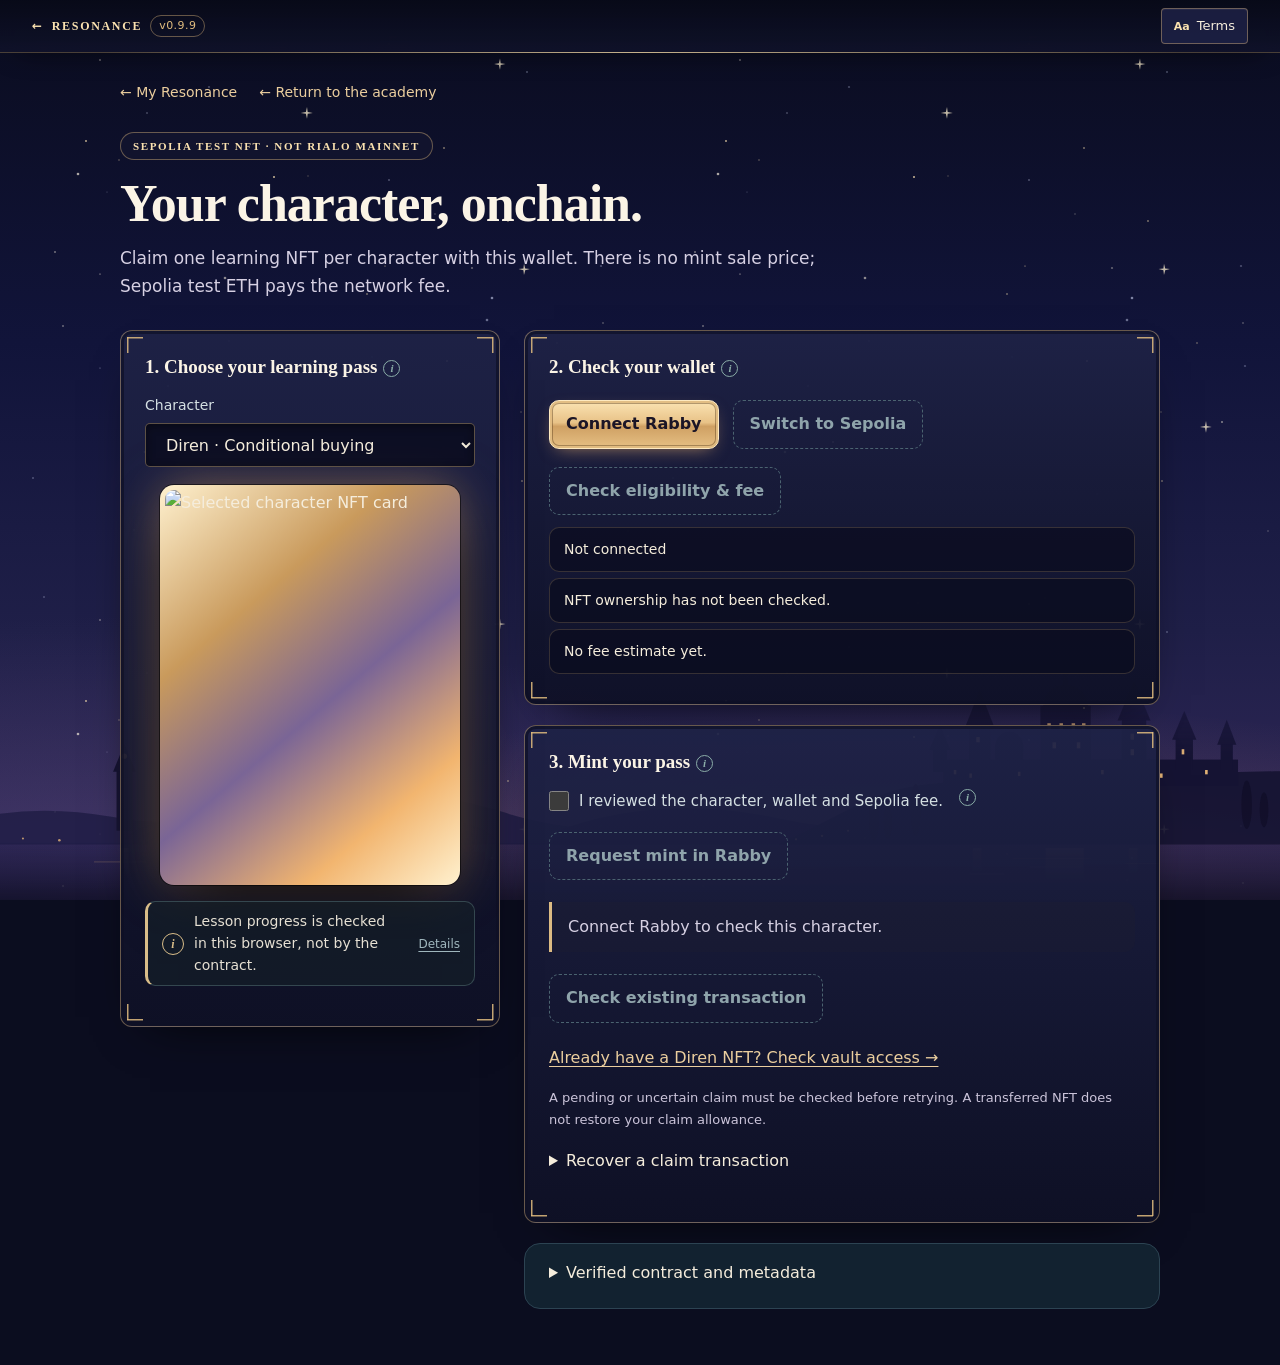
==== output/selection/mint/index.html @ e0c0aca1 "Rename Eric to Denis and add the cinematic entrance (0.9.9) Eric is now Denis everywhere a visitor s" ====
<!doctype html><html lang="en"><head><meta charset="utf-8"><meta name="viewport" content="width=device-width,initial-scale=1"><title>Resonance · Claim learning NFT</title><style>
:root{color-scheme:dark;--bg:#0c1620;--panel:#122230;--panel-2:#162a3a;--line:#2c4352;--line-strong:#4c6575;--ink:#eee8db;--muted:#a9bec7;--mint:#b8decb;--mint-ink:#0f271f;--gold:#dcbb83}
*{box-sizing:border-box}
body{margin:0;background:radial-gradient(ellipse 70% 45% at 85% 0,#1d3a4566,transparent 70%),var(--bg);color:var(--ink);font:16px/1.65 system-ui,-apple-system,"Segoe UI",sans-serif}
main{max-width:1120px;padding:28px clamp(16px,4vw,40px) 56px;margin:auto}
a{color:#aee0cc;text-underline-offset:3px}
.crumbs{display:flex;flex-wrap:wrap;gap:6px 22px;font-size:14px;margin-bottom:28px}
.crumbs a{text-decoration:none;color:#b5dccd}.crumbs a:hover{text-decoration:underline}
.mint-hero{max-width:720px;margin-bottom:30px}
.badge{display:inline-block;color:#c9e5d1;letter-spacing:1.6px;font-size:11px;font-weight:600;border:1px solid #3d5e5a;border-radius:20px;padding:4px 12px}
h1{font:clamp(34px,5vw,52px)/1.08 Georgia,serif;letter-spacing:-1px;margin:16px 0 12px}
.mint-hero p{color:#c8d5da;font-size:17px;margin:0}
h2{font:600 19px/1.3 system-ui,sans-serif;margin:0 0 14px}
.mint-layout{display:grid;grid-template-columns:minmax(260px,380px) minmax(0,1fr);gap:24px;align-items:start}
.mint-steps{display:grid;gap:20px;min-width:0}
.step{background:linear-gradient(160deg,var(--panel-2),var(--panel));border:1px solid var(--line);border-radius:16px;padding:24px;margin:0;min-width:0;box-shadow:0 14px 40px #0004}
.pass-card{position:sticky;top:20px}
.pass-card #preview{display:block;width:100%;max-width:300px;aspect-ratio:3/4;object-fit:cover;border-radius:10px;margin:18px auto 14px;border:1px solid #33505c;box-shadow:0 18px 50px #0008;background:#0f1d28}
#learning{font-weight:600;color:#e7dcc6;margin:0 0 8px}
button,select,input{font:inherit;min-height:44px;border:1px solid #8caaa5;border-radius:10px;padding:10px 16px}
button{background:var(--mint);color:var(--mint-ink);font-weight:600;cursor:pointer;margin:6px 8px 6px 0;transition:filter .15s,transform .15s}
button:not(:disabled):hover{filter:brightness(1.08)}button:not(:disabled):active{transform:translateY(1px)}
button:disabled{background:transparent;color:#8fa4ab;border:1px dashed #4b6370;opacity:1;cursor:not-allowed}
select,input[type=text]{background:#0f1f2b;color:#f4ecdc;max-width:100%;border-color:#4c6575}
select{width:100%}input[type=text]{width:100%}
label{display:block;margin:14px 0 6px;font-size:14px;color:#d5e0e3}
label:has(#consent){display:flex;gap:10px;align-items:flex-start;margin:4px 0 12px;font-size:15px;cursor:pointer}
input[type=checkbox]{min-height:0;width:20px;height:20px;margin:2px 0 0;accent-color:var(--mint);flex:none}
p{overflow-wrap:anywhere}
.muted{font-size:13px;color:var(--muted)}
#account,#holdings,#fee{margin:6px 0;padding:10px 14px;border-radius:10px;background:#0f1d28;border:1px solid #233847;font-size:14px;color:#d3dfe3}
#status{white-space:pre-line;border-left:3px solid var(--gold);background:#2a26201f;padding:12px 16px;border-radius:0 10px 10px 0}
#vault-next{margin:16px 0;padding:18px 20px;border:1px solid #4f8a76;border-radius:14px;background:linear-gradient(140deg,#1c3a31,#142a2a)}
#vault-next h2{font:22px/1.25 Georgia,serif}
details{margin:18px 0}summary{cursor:pointer;min-height:32px}
details.step-extra{margin:0;background:var(--panel);border:1px solid var(--line);border-radius:16px;padding:16px 24px}
.row{display:flex;flex-wrap:wrap;gap:6px}
[hidden]{display:none!important}
.next-link{display:inline-block;background:var(--mint);color:var(--mint-ink);padding:12px 18px;border-radius:10px;text-decoration:none;font-weight:600}
#contract{font:13px/1.5 ui-monospace,SFMono-Regular,Menlo,monospace;color:#c9d7dc}
@media(max-width:860px){.mint-layout{grid-template-columns:1fr}.pass-card{position:static}.pass-card #preview{max-width:240px}}
@media(max-width:420px){.step{padding:18px}button{width:100%;margin:6px 0}.row{display:block}}
</style><link rel="stylesheet" id="anime-theme" href="../anime-theme.css"><script src="../site-bar.js"></script><script src="../anime-theme.js" defer></script><script src="../glossary.js"></script><script src="../tour.js"></script><script src="../i18n/tr.js"></script><script src="../i18n/i18n.js"></script><script src="../demo-unit.js"></script></head><body class="mint-page"><main><nav class="crumbs" aria-label="Breadcrumb"><a href="../my/index.html">← My Resonance</a><a href="../resonance-playable-v1.html">← Return to the academy</a></nav><header class="mint-hero"><div class="badge">SEPOLIA TEST NFT · NOT RIALO MAINNET</div><h1>Your character, onchain.</h1><p>Claim one learning NFT per character with this wallet. There is no mint sale price; Sepolia test ETH pays the network fee.</p></header><div class="mint-layout"><section class="step pass-card"><h2>1. Choose your learning pass</h2><label for="character">Character</label><select id="character"><option value="0">Diren · Conditional buying</option><option value="1">Ece · Reserve Studio</option><option value="2">Denis · Web3 Budget Studio</option><option value="3">Ade · Plan Lab</option></select><img id="preview" alt="Selected character NFT card"><p id="learning"></p><details class="fine-print"><summary>Lesson progress is checked in this browser, not by the contract.</summary><p>This app checks local lesson progress. The test contract itself does not verify education; direct claims are permissionless. A Diren NFT opens the conditional-buy simulation. An Ece NFT opens the Reserve Studio budget-protection rehearsal.</p></details></section><div class="mint-steps"><section class="step"><h2>2. Check your wallet</h2><div class="row"><button id="connect">Connect Rabby</button><button id="switch" disabled>Switch to Sepolia</button><button id="refresh" disabled>Check eligibility & fee</button></div><p id="account">Not connected</p><p id="holdings">NFT ownership has not been checked.</p><p id="fee">No fee estimate yet.</p></section><section class="step"><h2>3. Mint your pass</h2><label><input id="consent" type="checkbox"> I reviewed the character, wallet and Sepolia fee.</label><button id="claim" disabled>Request mint in Rabby</button><p id="status" role="status" aria-live="polite">Connect Rabby to check this character.</p><button id="receipt" disabled>Check existing transaction</button><a id="explorer" hidden target="_blank" rel="noopener noreferrer">View transaction</a><section id="vault-next" hidden aria-label="Next step"><h2>Your next step: try your rule.</h2><p>Your wallet holds a Diren pass. Continue to the vault and connect the same wallet; ownership is checked again there.</p><a class="next-link" href="../vault/index.html">Continue to Diren’s vault →</a><p class="muted">Start with Guided practice → A successful purchase. Purchases use fictional credits, not real funds.</p></section><p><a href="../vault/index.html">Already have a Diren NFT? Check vault access →</a></p><p class="muted">A pending or uncertain claim must be checked before retrying. A transferred NFT does not restore your claim allowance.</p><details><summary>Recover a claim transaction</summary><label for="hash">Sepolia transaction hash</label><input id="hash" type="text" placeholder="0x…"><button id="recover" disabled>Check this hash</button></details></section><details class="step-extra"><summary>Verified contract and metadata</summary><p id="contract"></p><a id="metadata" target="_blank" rel="noopener noreferrer">Read this character’s IPFS metadata</a><p class="muted">Deployment bytecode and constructor data were independently checked. This does not mean explorer source verification or a security audit. Wallet/indexer image support and ongoing IPFS retention still need checking.</p></details></div></div></main><script src="../deploy/ethers.umd.min.js"></script><script src="../nft-artwork.js"></script><script src="mint-config.js"></script><script src="mint.js"></script></body></html>
---- output/selection/anime-theme.css ----
/* Resonance anime theme: dusk academy + visual-novel game UI.
   Presentation only: no text, no layout order, no clickable geometry changes.
   Decorative text comes from ::before/::after with empty alt text (content: "x" / ""). */
@font-face{font-family:'Resonance Display';font-style:normal;font-weight:700;font-display:swap;src:url(fonts/cinzel-700-latin-ext.woff2) format('woff2');unicode-range:U+0100-02BA, U+02BD-02C5, U+02C7-02CC, U+02CE-02D7, U+02DD-02FF, U+0304, U+0308, U+0329, U+1D00-1DBF, U+1E00-1E9F, U+1EF2-1EFF, U+2020, U+20A0-20AB, U+20AD-20C4, U+2113, U+2C60-2C7F, U+A720-A7FF}
@font-face{font-family:'Resonance Display';font-style:normal;font-weight:700;font-display:swap;src:url(fonts/cinzel-700-latin.woff2) format('woff2');unicode-range:U+0000-00FF, U+0131, U+0152-0153, U+02BB-02BC, U+02C6, U+02DA, U+02DC, U+0304, U+0308, U+0329, U+2000-206F, U+20AC, U+2122, U+2191, U+2193, U+2212, U+2215, U+FEFF, U+FFFD}
@font-face{font-family:'Resonance Body';font-style:normal;font-weight:500;font-display:swap;src:url(fonts/mplus-rounded-500-latin-ext.woff2) format('woff2');unicode-range:U+0100-02BA, U+02BD-02C5, U+02C7-02CC, U+02CE-02D7, U+02DD-02FF, U+0304, U+0308, U+0329, U+1D00-1DBF, U+1E00-1E9F, U+1EF2-1EFF, U+2020, U+20A0-20AB, U+20AD-20C4, U+2113, U+2C60-2C7F, U+A720-A7FF}
@font-face{font-family:'Resonance Body';font-style:normal;font-weight:500;font-display:swap;src:url(fonts/mplus-rounded-500-latin.woff2) format('woff2');unicode-range:U+0000-00FF, U+0131, U+0152-0153, U+02BB-02BC, U+02C6, U+02DA, U+02DC, U+0304, U+0308, U+0329, U+2000-206F, U+20AC, U+2122, U+2191, U+2193, U+2212, U+2215, U+FEFF, U+FFFD}
@font-face{font-family:'Resonance Body';font-style:normal;font-weight:700;font-display:swap;src:url(fonts/mplus-rounded-700-latin-ext.woff2) format('woff2');unicode-range:U+0100-02BA, U+02BD-02C5, U+02C7-02CC, U+02CE-02D7, U+02DD-02FF, U+0304, U+0308, U+0329, U+1D00-1DBF, U+1E00-1E9F, U+1EF2-1EFF, U+2020, U+20A0-20AB, U+20AD-20C4, U+2113, U+2C60-2C7F, U+A720-A7FF}
@font-face{font-family:'Resonance Body';font-style:normal;font-weight:700;font-display:swap;src:url(fonts/mplus-rounded-700-latin.woff2) format('woff2');unicode-range:U+0000-00FF, U+0131, U+0152-0153, U+02BB-02BC, U+02C6, U+02DA, U+02DC, U+0304, U+0308, U+0329, U+2000-206F, U+20AC, U+2122, U+2191, U+2193, U+2212, U+2215, U+FEFF, U+FFFD}
@font-face{font-family:'Resonance Body';font-style:normal;font-weight:800;font-display:swap;src:url(fonts/mplus-rounded-800-latin-ext.woff2) format('woff2');unicode-range:U+0100-02BA, U+02BD-02C5, U+02C7-02CC, U+02CE-02D7, U+02DD-02FF, U+0304, U+0308, U+0329, U+1D00-1DBF, U+1E00-1E9F, U+1EF2-1EFF, U+2020, U+20A0-20AB, U+20AD-20C4, U+2113, U+2C60-2C7F, U+A720-A7FF}
@font-face{font-family:'Resonance Body';font-style:normal;font-weight:800;font-display:swap;src:url(fonts/mplus-rounded-800-latin.woff2) format('woff2');unicode-range:U+0000-00FF, U+0131, U+0152-0153, U+02BB-02BC, U+02C6, U+02DA, U+02DC, U+0304, U+0308, U+0329, U+2000-206F, U+20AC, U+2122, U+2191, U+2193, U+2212, U+2215, U+FEFF, U+FFFD}
@font-face{font-family:'Resonance Title';font-style:normal;font-weight:700;font-display:swap;src:url(fonts/shippori-700-latin-ext.woff2) format('woff2');unicode-range:U+0100-02BA, U+02BD-02C5, U+02C7-02CC, U+02CE-02D7, U+02DD-02FF, U+0304, U+0308, U+0329, U+1D00-1DBF, U+1E00-1E9F, U+1EF2-1EFF, U+2020, U+20A0-20AB, U+20AD-20C4, U+2113, U+2C60-2C7F, U+A720-A7FF}
@font-face{font-family:'Resonance Title';font-style:normal;font-weight:700;font-display:swap;src:url(fonts/shippori-700-latin.woff2) format('woff2');unicode-range:U+0000-00FF, U+0131, U+0152-0153, U+02BB-02BC, U+02C6, U+02DA, U+02DC, U+0304, U+0308, U+0329, U+2000-206F, U+20AC, U+2122, U+2191, U+2193, U+2212, U+2215, U+FEFF, U+FFFD}
@font-face{font-family:'Resonance Display';font-style:normal;font-weight:700;font-display:swap;src:url(fonts/shippori-700-latin.woff2) format('woff2');unicode-range:U+0030-0039}
@font-face{font-family:'Resonance Title';font-style:normal;font-weight:800;font-display:swap;src:url(fonts/shippori-800-latin-ext.woff2) format('woff2');unicode-range:U+0100-02BA, U+02BD-02C5, U+02C7-02CC, U+02CE-02D7, U+02DD-02FF, U+0304, U+0308, U+0329, U+1D00-1DBF, U+1E00-1E9F, U+1EF2-1EFF, U+2020, U+20A0-20AB, U+20AD-20C4, U+2113, U+2C60-2C7F, U+A720-A7FF}
@font-face{font-family:'Resonance Title';font-style:normal;font-weight:800;font-display:swap;src:url(fonts/shippori-800-latin.woff2) format('woff2');unicode-range:U+0000-00FF, U+0131, U+0152-0153, U+02BB-02BC, U+02C6, U+02DA, U+02DC, U+0304, U+0308, U+0329, U+2000-206F, U+20AC, U+2122, U+2191, U+2193, U+2212, U+2215, U+FEFF, U+FFFD}


@property --vn-bob { syntax: '<length>'; inherits: false; initial-value: 0px; }
@property --vn-cue { syntax: '<number>'; inherits: false; initial-value: 1; }

:root {
  /* Sampled from the cast art: sky #2f4382, dusk violet #715f89, horizon #d38d72,
     lanterns #eab270, uniform trim #c19061..#f7c995, Eric teal #324e56, Ece burgundy #391b20. */
  --vn-night: #0b0d1f;
  --vn-ink: #14172f;
  --vn-ink-2: #1c2041;
  --vn-ink-3: #282d55;
  --vn-sky: #2f4382;
  --vn-violet: #7a6596;
  --vn-plum: #3a2c55;
  --vn-sunset: #f0a07f;
  --vn-lantern: #f2b56f;
  --vn-gold: #e2bd7f;
  --vn-gold-hi: #fbe2b0;
  --vn-gold-lo: #9c7448;
  --vn-cream: #f5eddc;
  --vn-mist: #d2cce0;
  --vn-teal: #7fe0cf;
  --vn-crimson: #d0606f;
  --vn-glass: rgba(18, 21, 46, .88);
  --vn-glass-hi: rgba(32, 36, 74, .92);
  --vn-line: rgba(226, 189, 127, .42);
  --vn-line-soft: rgba(226, 189, 127, .2);
  --vn-char: var(--vn-gold);
  --vn-char-deep: #8a6236;
  --vn-face: url("/diren.jpg");
  --vn-display: 'Resonance Display', Georgia, serif;
  --vn-title: 'Resonance Title', 'Hiragino Mincho ProN', Georgia, serif;
  --vn-body: 'Resonance Body', system-ui, sans-serif;
  color-scheme: dark;
  background: var(--vn-night) !important;
}
:root[data-vn-char="ece"]  { --vn-char: #e07583; --vn-char-deep: #6b1f2b; }
:root[data-vn-char="eric"] { --vn-char: #6fd0bd; --vn-char-deep: #24504f; }
:root[data-vn-char="ade"]  { --vn-char: #ecdcbc; --vn-char-deep: #2b3866; }

/* Framed elements share one corner-bracket recipe; --vn-c recolours it per element. */
:root :is(.tutorial-stage, .vn-framed, #chapter .layout > section:nth-child(2), #resonance-select .rs-bottom > section,
  .workspace-page #first-example, .workspace-page .panel, .hero .portrait, #journey .card, #characters .card, .release,
  #chapter .learning-note, .workspace-page .stats > div, #chapter .node, #result-headline, .workspace-page .card, .mint-layout .step) {
  --vn-c: color-mix(in srgb, var(--vn-char) 85%, transparent);
  --vn-corners:
    linear-gradient(var(--vn-c), var(--vn-c)) left 6px top 6px / 16px 1.5px no-repeat,
    linear-gradient(var(--vn-c), var(--vn-c)) left 6px top 6px / 1.5px 16px no-repeat,
    linear-gradient(var(--vn-c), var(--vn-c)) right 6px top 6px / 16px 1.5px no-repeat,
    linear-gradient(var(--vn-c), var(--vn-c)) right 6px top 6px / 1.5px 16px no-repeat,
    linear-gradient(var(--vn-c), var(--vn-c)) left 6px bottom 6px / 16px 1.5px no-repeat,
    linear-gradient(var(--vn-c), var(--vn-c)) left 6px bottom 6px / 1.5px 16px no-repeat,
    linear-gradient(var(--vn-c), var(--vn-c)) right 6px bottom 6px / 16px 1.5px no-repeat,
    linear-gradient(var(--vn-c), var(--vn-c)) right 6px bottom 6px / 1.5px 16px no-repeat;
}

/* ------------------------------------------------------------------ 1. Stage: dusk sky + castle skyline */
:root body {
  background: transparent !important;
  color: var(--vn-cream);
  font-family: var(--vn-body);
}
:root body::before {
  content: "";
  position: fixed;
  inset: 0;
  z-index: -1;
  pointer-events: none;
  background:
    url("data:image/svg+xml,%3Csvg xmlns='http://www.w3.org/2000/svg' width='640' height='560' viewBox='0 0 640 560'%3E%3Ccircle cx='209' cy='87' r='1.1' fill='%23d8defc' opacity='0.28'/%3E%3Ccircle cx='63' cy='326' r='1.0' fill='%23fff6e1' opacity='0.38'/%3E%3Ccircle cx='278' cy='43' r='0.6' fill='%23fff6e1' opacity='0.58'/%3E%3Ccircle cx='527' cy='72' r='0.7' fill='%23d8defc' opacity='0.63'/%3E%3Ccircle cx='603' cy='323' r='0.9' fill='%23fff6e1' opacity='0.28'/%3E%3Ccircle cx='33' cy='478' r='0.8' fill='%23d8defc' opacity='0.50'/%3E%3Ccircle cx='78' cy='174' r='1.3' fill='%23fff6e1' opacity='0.66'/%3E%3Ccircle cx='372' cy='357' r='0.8' fill='%23d8defc' opacity='0.31'/%3E%3Ccircle cx='44' cy='37' r='0.7' fill='%23d8defc' opacity='0.55'/%3E%3Ccircle cx='274' cy='177' r='1.0' fill='%23fbe2b0' opacity='0.80'/%3E%3Ccircle cx='193' cy='442' r='1.1' fill='%23fff6e1' opacity='0.72'/%3E%3Ccircle cx='367' cy='294' r='0.8' fill='%23fbe2b0' opacity='0.69'/%3E%3Ccircle cx='389' cy='44' r='1.0' fill='%23fbe2b0' opacity='0.50'/%3E%3Ccircle cx='100' cy='274' r='0.6' fill='%23fff6e1' opacity='0.83'/%3E%3Ccircle cx='487' cy='320' r='1.3' fill='%23d8defc' opacity='0.44'/%3E%3Ccircle cx='225' cy='278' r='1.3' fill='%23fff6e1' opacity='0.52'/%3E%3Ccircle cx='601' cy='266' r='1.1' fill='%23d8defc' opacity='0.29'/%3E%3Ccircle cx='447' cy='361' r='1.1' fill='%23fbe2b0' opacity='0.74'/%3E%3Ccircle cx='457' cy='494' r='0.8' fill='%23fbe2b0' opacity='0.26'/%3E%3Ccircle cx='229' cy='341' r='0.9' fill='%23fbe2b0' opacity='0.29'/%3E%3Ccircle cx='86' cy='141' r='0.9' fill='%23fbe2b0' opacity='0.80'/%3E%3Ccircle cx='55' cy='252' r='1.0' fill='%23fff6e1' opacity='0.42'/%3E%3Ccircle cx='522' cy='481' r='0.8' fill='%23fbe2b0' opacity='0.67'/%3E%3Ccircle cx='435' cy='214' r='0.7' fill='%23fff6e1' opacity='0.34'/%3E%3Ccircle cx='100' cy='368' r='0.6' fill='%23d8defc' opacity='0.54'/%3E%3Ccircle cx='119' cy='160' r='0.7' fill='%23fbe2b0' opacity='0.50'/%3E%3Ccircle cx='389' cy='180' r='0.7' fill='%23d8defc' opacity='0.66'/%3E%3Ccircle cx='605' cy='366' r='1.1' fill='%23d8defc' opacity='0.28'/%3E%3Ccircle cx='508' cy='221' r='0.9' fill='%23fbe2b0' opacity='0.49'/%3E%3Ccircle cx='405' cy='38' r='0.6' fill='%23fbe2b0' opacity='0.84'/%3E%3Ccircle cx='107' cy='192' r='0.6' fill='%23d8defc' opacity='0.31'/%3E%3Ccircle cx='100' cy='60' r='0.8' fill='%23fff6e1' opacity='0.62'/%3E%3Ccircle cx='557' cy='343' r='0.7' fill='%23fbe2b0' opacity='0.63'/%3E%3Ccircle cx='385' cy='266' r='0.6' fill='%23fbe2b0' opacity='0.76'/%3E%3Ccircle cx='308' cy='176' r='0.7' fill='%23fbe2b0' opacity='0.31'/%3E%3Ccircle cx='472' cy='268' r='1.1' fill='%23fff6e1' opacity='0.35'/%3E%3Ccircle cx='134' cy='530' r='0.8' fill='%23d8defc' opacity='0.34'/%3E%3Ccircle cx='582' cy='422' r='0.8' fill='%23fff6e1' opacity='0.84'/%3E%3Ccircle cx='444' cy='148' r='0.8' fill='%23fbe2b0' opacity='0.79'/%3E%3Ccircle cx='492' cy='298' r='1.3' fill='%23d8defc' opacity='0.55'/%3E%3Ccircle cx='145' cy='452' r='1.3' fill='%23fff6e1' opacity='0.76'/%3E%3Ccircle cx='521' cy='412' r='0.7' fill='%23fbe2b0' opacity='0.37'/%3E%3Ccircle cx='229' cy='20' r='0.6' fill='%23fbe2b0' opacity='0.72'/%3E%3Ccircle cx='168' cy='386' r='0.8' fill='%23d8defc' opacity='0.52'/%3E%3Ccircle cx='628' cy='531' r='0.8' fill='%23fff6e1' opacity='0.30'/%3E%3Ccircle cx='147' cy='113' r='0.7' fill='%23d8defc' opacity='0.54'/%3E%3Cpath d='M524 263.7L525.2 268.4L529.9 269L525.2 270.2L524 275.0L523.4 270.2L518.6 269L523.4 268.4Z' fill='%23fff1d0' opacity='.75'/%3E%3Cpath d='M500 58.4L500.7 63.2L505.4 64L500.7 65.0L500 69.7L498.9 65.0L494.1 64L498.9 63.2Z' fill='%23fff1d0' opacity='.75'/%3E%3Cpath d='M566 420.9L566.8 425.9L571.7 427L566.8 427.7L566 432.7L565.0 427.7L560.0 427L565.0 425.9Z' fill='%23fff1d0' opacity='.75'/%3E%3Cpath d='M307 106.9L307.7 111.9L312.8 113L307.7 113.7L307 118.8L305.9 113.7L300.8 113L305.9 111.9Z' fill='%23fff1d0' opacity='.75'/%3E%3C/svg%3E") 0 0 / 640px 560px,
    radial-gradient(120% 55% at 72% 112%, rgba(240, 160, 127, .34), transparent 62%),
    radial-gradient(90% 60% at 10% 108%, rgba(122, 101, 150, .38), transparent 66%),
    linear-gradient(180deg, #0a0c1e 0%, #11143a 38%, #1f1f48 70%, #33285a 100%);
}
:root body::after {
  content: "";
  position: fixed;
  left: 0;
  right: 0;
  bottom: 0;
  height: min(30vh, 260px);
  z-index: -1;
  pointer-events: none;
  opacity: .9;
  background: url("data:image/svg+xml,%3Csvg xmlns='http://www.w3.org/2000/svg' viewBox='0 0 1600 300' preserveAspectRatio='xMidYMax slice'%3E%3Cdefs%3E%3ClinearGradient id='s' x1='0' y1='0' x2='0' y2='1'%3E%3Cstop offset='0' stop-color='%231c1a44' stop-opacity='.55'/%3E%3Cstop offset='1' stop-color='%230a0b20' stop-opacity='.9'/%3E%3C/linearGradient%3E%3ClinearGradient id='g' x1='0' y1='0' x2='0' y2='1'%3E%3Cstop offset='0' stop-color='%23f6c27a' stop-opacity='.55'/%3E%3Cstop offset='1' stop-color='%23f6c27a' stop-opacity='0'/%3E%3C/linearGradient%3E%3C/defs%3E%3Cpath d='M0 214 Q 90 186 190 204 T 400 196 Q 520 160 640 198 T 860 200 L 860 236 L 0 236 Z' fill='%23221f47'/%3E%3Cpath d='M700 222 Q 820 176 960 206 T 1220 190 L 1220 236 L 700 236 Z' fill='%231d1b40'/%3E%3Crect y='234' width='1600' height='66' fill='url(%23s)'/%3E%3Cpath d='M960 236 C 1010 214 1050 186 1100 172 C 1150 160 1240 158 1600 150 L 1600 236 Z' fill='%23141331'/%3E%3Cg fill='%23121130'%3E%3Crect x='1150' y='138' width='340' height='30'/%3E%3Crect x='1262' y='76' width='58' height='76'/%3E%3Ccircle cx='1291' cy='78' r='26'/%3E%3Crect x='1289' y='34' width='4' height='22'/%3E%3Crect x='1180' y='100' width='24' height='50'/%3E%3Cpolygon points='1175,101 1192,58 1209,101'/%3E%3Crect x='1356' y='92' width='28' height='56'/%3E%3Cpolygon points='1351,93 1370,48 1389,93'/%3E%3Crect x='1418' y='114' width='20' height='36'/%3E%3Cpolygon points='1414,115 1428,82 1442,115'/%3E%3Crect x='1138' y='126' width='16' height='26'/%3E%3Cpolygon points='1134,127 1146,98 1158,127'/%3E%3Ccircle cx='1226' cy='122' r='16'/%3E%3Crect x='1210' y='122' width='32' height='26'/%3E%3Crect x='1470' y='120' width='14' height='30'/%3E%3Cpolygon points='1466,121 1477,92 1488,121'/%3E%3Crect x='196' y='150' width='18' height='70'/%3E%3Cpolygon points='192,152 205,120 218,152'/%3E%3C/g%3E%3Cg fill='%230e0d26'%3E%3Cellipse cx='1070' cy='206' rx='6' ry='26'/%3E%3Cellipse cx='1086' cy='210' rx='5' ry='20'/%3E%3Cellipse cx='1118' cy='196' rx='6' ry='30'/%3E%3Cellipse cx='1500' cy='190' rx='6' ry='28'/%3E%3Cellipse cx='1520' cy='196' rx='5' ry='20'/%3E%3C/g%3E%3Cg fill='%23f6c27a'%3E%3Crect x='1270' y='96' width='4' height='7'/%3E%3Crect x='1284' y='96' width='4' height='7'/%3E%3Crect x='1298' y='96' width='4' height='7'/%3E%3Crect x='1310' y='96' width='4' height='7'/%3E%3Crect x='1276' y='118' width='4' height='7'/%3E%3Crect x='1304' y='118' width='4' height='7'/%3E%3Crect x='1188' y='112' width='4' height='6'/%3E%3Crect x='1366' y='108' width='4' height='7'/%3E%3Crect x='1366' y='126' width='4' height='7'/%3E%3Crect x='1425' y='126' width='3' height='6'/%3E%3Crect x='1162' y='150' width='3' height='5'/%3E%3Crect x='1180' y='154' width='3' height='5'/%3E%3Crect x='1236' y='152' width='3' height='5'/%3E%3Crect x='1332' y='150' width='3' height='5'/%3E%3Crect x='1400' y='154' width='3' height='5'/%3E%3Crect x='1452' y='150' width='3' height='5'/%3E%3Ccircle cx='205' cy='134' r='3'/%3E%3C/g%3E%3Cg fill='%23f6c27a' opacity='.8'%3E%3Ccircle cx='40' cy='231' r='1.4'/%3E%3Ccircle cx='88' cy='229' r='1.2'/%3E%3Ccircle cx='130' cy='231' r='1.5'/%3E%3Ccircle cx='300' cy='231' r='1.2'/%3E%3Ccircle cx='352' cy='230' r='1.5'/%3E%3Ccircle cx='470' cy='231' r='1.2'/%3E%3Ccircle cx='560' cy='231' r='1.4'/%3E%3Ccircle cx='980' cy='230' r='1.3'/%3E%3Ccircle cx='1010' cy='226' r='1.4'/%3E%3Ccircle cx='1040' cy='220' r='1.2'/%3E%3C/g%3E%3Cg fill='url(%23g)'%3E%3Crect x='1268' y='240' width='44' height='40' opacity='.5'/%3E%3Crect x='1184' y='240' width='10' height='28' opacity='.4'/%3E%3Crect x='1364' y='240' width='10' height='30' opacity='.4'/%3E%3Crect x='200' y='240' width='10' height='34' opacity='.5'/%3E%3C/g%3E%3Cg stroke='%23f6c27a' stroke-opacity='.18' stroke-width='1.2'%3E%3Cpath d='M1230 252 h90 M1250 262 h60 M1180 270 h40 M170 256 h60 M1360 258 h40'/%3E%3C/g%3E%3C/svg%3E") center bottom / auto 100% no-repeat;
  -webkit-mask-image: linear-gradient(to top, #000 55%, transparent);
  mask-image: linear-gradient(to top, #000 55%, transparent);
}
@media (min-width: 1500px) { :root body::after { background-size: cover; } }

/* Fonts: rounded game sans for UI, Mincho for titles, Cinzel caps for plates and HUD labels. */
:root body :where(#chapter, #resonance-select, main, nav, footer, #site-bar, .save-status, dialog),
:root body :where(#chapter, #resonance-select, main, nav, footer, #site-bar, .save-status, dialog) :where(:not(.log, code, pre, .term-chip)) {
  font-family: var(--vn-body) !important;
}
:root body :is(h1, h2, h3, .rs-name, .brand, .rs-brand), :root body :is(h1, h2, h3) * { font-family: var(--vn-title) !important; }
/* Cinzel only where the text is already capitals (literal or existing text-transform), so Turkish i/ı stay distinct. */
:root body :is(.eyebrow, .rs-step, .rs-sub, #chapter .small, #chapter .tag, .number, .learning-progress,
  .result-headline-eyebrow, #site-bar a#site-home, .rs-mark, .rs-label, #state, .workspace-page .stats span) {
  font-family: var(--vn-display) !important;
  font-weight: 700;
  letter-spacing: .14em;
}
:root body :is(.brand, .rs-brand, nav .brand) { font-family: var(--vn-display) !important; font-weight: 700; }
:root[lang="tr"] body :is(.rs-label, #chapter .speech .small, #chapter .city-reaction .small, #opening-speaker) { font-family: var(--vn-title) !important; font-weight: 800; letter-spacing: .06em; }
::selection { background: var(--vn-gold); color: #1a1424; }

:root body :is(.eyebrow, .rs-step, .result-headline-eyebrow, #chapter header .small) { color: var(--vn-char) !important; }
:root body :where(main, #chapter, #resonance-select) a:not([class]) { color: color-mix(in srgb, var(--vn-char) 70%, #fff6e6); }

/* ------------------------------------------------------------------ 2. Top bar = system menu */
:root #site-bar {
  background: linear-gradient(180deg, rgba(8, 10, 24, .96), rgba(16, 18, 42, .9));
  border-bottom: 1px solid rgba(226, 189, 127, .3);
  box-shadow: 0 10px 30px -18px #000;
  backdrop-filter: blur(8px);
}
:root #site-bar::after {
  content: "";
  position: absolute;
  left: 8%;
  right: 8%;
  bottom: -1px;
  height: 1px;
  background: linear-gradient(90deg, transparent, var(--vn-gold-hi), transparent);
  opacity: .7;
  pointer-events: none;
}
:root #site-bar a#site-home { color: var(--vn-gold-hi); letter-spacing: .26em; font-size: 12px; }
:root #site-bar #site-release { border-color: var(--vn-line); color: var(--vn-gold); font-family: var(--vn-body) !important; letter-spacing: .04em; }
:root #site-bar .site-tool,
:root #site-bar select,
:root #site-bar #demo-unit-info > summary {
  background-color: rgba(30, 34, 70, .85);
  border-color: var(--vn-line);
  color: var(--vn-cream);
  box-shadow: inset 0 1px 0 rgba(255, 255, 255, .06);
}
:root #site-bar .site-tool { border-radius: 4px; }
:root #site-bar select { border-radius: 4px; }
:root #site-bar .site-tool:hover,
:root #site-bar select:hover { border-color: var(--vn-gold); background-color: rgba(48, 52, 98, .9); }
:root #site-bar .site-tool-icon { color: var(--vn-gold-hi); }
:root #site-bar label { color: #c7c0d6; }
:root :is(#terms-panel, #site-bar #demo-unit-info > p, #term-popover, #tour-card) {
  background: linear-gradient(180deg, #1c2042, #12142c);
  border-color: var(--vn-line);
  box-shadow: inset 0 0 0 3px #12142c, inset 0 0 0 4px var(--vn-line-soft), 0 20px 50px #000a;
}

/* ------------------------------------------------------------------ 3. Buttons: JRPG command buttons */
:root :is(#chapter button, #resonance-select .rs-start, .hero .button:not(.secondary), .workspace-page button:not(.secondary):not(.site-tool):not(:disabled), .player-profile button, .save-home button) {
  background: linear-gradient(180deg, #fbe4b4 0%, #e8c287 46%, #cfa063 54%, #e6c084 100%);
  color: #1b1526;
  border: 1px solid #fde9c0;
  border-radius: 5px;
  box-shadow: inset 0 0 0 2px rgba(232, 194, 135, .9), inset 0 0 0 3px rgba(92, 62, 30, .45), 0 6px 18px -8px rgba(242, 181, 111, .7);
  font-weight: 800;
  letter-spacing: .02em;
  text-shadow: 0 1px 0 rgba(255, 240, 210, .5);
}
:root :is(#chapter .secondary, #chapter header button, #chapter .structure-inspector button, #resonance-select .rs-top button,
  #resonance-select button.rs-secondary, .hero .button.secondary, .workspace-page button.secondary, .rl-learn-button, .save-menu-button, .profile-trigger, #chapter .choice, #chapter .knowledge-check button) {
  background: linear-gradient(180deg, rgba(44, 49, 96, .95), rgba(22, 25, 54, .96));
  color: var(--vn-cream);
  border: 1px solid var(--vn-line);
  border-radius: 5px;
  box-shadow: inset 0 1px 0 rgba(255, 255, 255, .08), inset 0 0 0 2px rgba(14, 16, 36, .6);
  font-weight: 700;
  text-shadow: none;
}
:root :is(#chapter header button, #resonance-select .rs-top button, .rl-learn-button, .save-menu-button, .profile-trigger) {
  color: var(--vn-gold-hi);
  font-size: 13px;
}
:root :is(#chapter button, #resonance-select button, .hero .button, .workspace-page button):not(:disabled):hover {
  filter: brightness(1.08);
  box-shadow: inset 0 0 0 2px rgba(232, 194, 135, .35), 0 0 0 1px rgba(251, 226, 176, .5), 0 0 22px -4px rgba(242, 181, 111, .55);
}
:root :is(#chapter button, .workspace-page button):disabled {
  background: rgba(30, 33, 62, .7);
  color: #a9a3ba;
  border: 1px dashed rgba(169, 163, 186, .45);
  box-shadow: none;
  text-shadow: none;
  opacity: .75;
}
/* Main "continue" calls get a slow light sweep. */
:root :is(#resonance-select .rs-start, .hero .actions .button:not(.secondary), #character-enter, #chapter #next:not(:disabled), .workspace-page #example-next:not(:disabled)) {
  background:
    linear-gradient(105deg, transparent 38%, rgba(255, 252, 240, .55) 50%, transparent 62%) var(--vn-sweep, -120%) 0 / 260% 100% no-repeat,
    linear-gradient(180deg, #fbe4b4 0%, #e8c287 46%, #cfa063 54%, #e6c084 100%);
  color: #1b1526;
  border: 1px solid #fde9c0;
  text-shadow: 0 1px 0 rgba(255, 240, 210, .5);
  animation: vn-sweep 3.6s ease-in-out 2;
}
@property --vn-sweep { syntax: '<percentage>'; inherits: false; initial-value: -120%; }
@keyframes vn-sweep { 0%, 55% { --vn-sweep: 130%; } 100% { --vn-sweep: -130%; } }

:root :is(#chapter select, #chapter input, #resonance-select input, .workspace-page #workspace input:not([type=checkbox]), .workspace-page #workspace select, .workspace-page input:not([type=checkbox]), .mint-layout select, .mint-layout input:not([type=checkbox])) {
  background-color: rgba(10, 12, 30, .82);
  border: 1px solid rgba(226, 189, 127, .38);
  border-radius: 5px;
  color: var(--vn-cream);
  box-shadow: inset 0 2px 8px rgba(0, 0, 0, .45);
}
:root :is(#chapter select, #chapter input, #resonance-select input, .workspace-page input, .workspace-page select):focus {
  border-color: var(--vn-gold-hi);
  box-shadow: inset 0 2px 8px rgba(0, 0, 0, .45), 0 0 0 3px rgba(226, 189, 127, .22);
}
:root :where(a, button, select, input, textarea, summary, [tabindex]):focus-visible { outline: 3px solid var(--vn-gold-hi); outline-offset: 3px; }

/* ------------------------------------------------------------------ 4. Home: title screen */
:root body > nav {
  border-bottom: 1px solid transparent;
  border-image: linear-gradient(90deg, transparent, var(--vn-line), transparent) 1;
}
:root body > nav .brand {
  font-size: 24px;
  letter-spacing: .32em;
  background: linear-gradient(180deg, #fff3d6 10%, #e2bd7f 60%, #a77a45);
  -webkit-background-clip: text;
  background-clip: text;
  color: transparent;
  filter: drop-shadow(0 0 10px rgba(242, 181, 111, .35));
}
:root body > nav .navlinks a { color: #d6d0e3; }
:root body > nav .navlinks a:hover { color: var(--vn-gold-hi); }
:root .hero { position: relative; }
:root .hero .eyebrow { color: var(--vn-gold); font-size: 11px; }
:root .hero .eyebrow::before {
  content: "";
  display: inline-block;
  width: 7px;
  height: 7px;
  margin: 0 10px 1px 0;
  background: var(--vn-gold);
  transform: rotate(45deg);
  box-shadow: 0 0 8px var(--vn-lantern);
}
:root .hero h1 {
  font-weight: 800;
  letter-spacing: -.01em;
  color: #fbf4e6;
  text-shadow: 0 2px 0 rgba(10, 8, 30, .6), 0 0 28px rgba(122, 101, 150, .7);
}
:root .hero h1 em {
  font-style: normal;
  text-shadow: none;
  background: linear-gradient(180deg, #fff1cf 15%, #f2b56f 70%, #d98a5c);
  -webkit-background-clip: text;
  background-clip: text;
  color: transparent;
  filter: drop-shadow(0 0 14px rgba(240, 160, 127, .45));
}
/* The intro line becomes Diren's first line of dialogue. */
:root .hero .intro {
  position: relative;
  max-width: 560px;
  margin-top: 30px;
  padding: 20px 44px 18px 22px;
  color: var(--vn-cream);
  font-size: 17px;
  line-height: 1.7;
  border: 1px solid var(--vn-line);
  border-radius: 10px;
  background:
    url("data:image/svg+xml,%3Csvg xmlns='http://www.w3.org/2000/svg' viewBox='0 0 10 10'%3E%3Cpath d='M5 0L10 5L5 10L0 5Z' fill='%23e2bd7f' fill-opacity='.6'/%3E%3C/svg%3E") right 18px bottom 14px / 8px 8px no-repeat,
    linear-gradient(180deg, rgba(28, 32, 66, .92), rgba(13, 15, 34, .94));
  box-shadow: inset 0 0 0 3px rgba(13, 15, 34, .9), inset 0 0 0 4px var(--vn-line-soft), 0 18px 40px -20px #000;
}
:root .hero .intro::before {
  content: "DIREN" / "";
  position: absolute;
  top: -14px;
  left: 16px;
  padding: 4px 18px 4px 14px;
  font: 700 12px/1.3 var(--vn-display);
  letter-spacing: .2em;
  color: #1b1526;
  background: linear-gradient(90deg, #fbe4b4, #e2bd7f 60%, #c99a5c);
  clip-path: polygon(0 0, 100% 0, calc(100% - 9px) 100%, 0 100%);
  box-shadow: 0 0 0 1px #fde9c0;
}
:root .hero .actions { margin-top: 26px; }
:root .hero .button { border-radius: 5px; padding: 14px 24px; font-weight: 800; }
:root .hero .button.secondary { color: var(--vn-cream); }
:root .hero p.small { color: #c9c2d8; font-size: 12px; letter-spacing: .04em; }
/* Rarity card: the guide portrait. */
:root .hero .portrait {
  padding: 10px;
  border: 2px solid transparent;
  border-radius: 14px;
  background:
    linear-gradient(180deg, #1f2347, #12142e) padding-box,
    linear-gradient(140deg, #fff1cf, #c99a5c 30%, #7a6596 55%, #f2b56f 80%, #fff1cf) border-box;
  box-shadow: 0 0 0 1px rgba(0, 0, 0, .6), 0 30px 80px -20px rgba(0, 0, 0, .9), 0 0 60px -10px rgba(240, 160, 127, .35);
  overflow: hidden;
}
:root .hero .portrait { border-radius: 999px 999px 14px 14px / 240px 240px 14px 14px !important; }
:root .hero .portrait img { border-radius: 999px 999px 8px 8px / 232px 232px 8px 8px; box-shadow: 0 0 0 1px rgba(251, 226, 176, .45); }
:root .hero .portrait::before {
  content: none;
  position: absolute;
  top: 18px;
  left: 20px;
  z-index: 1;
  padding: 3px 10px;
  border-radius: 20px;
  font: 13px/1.2 var(--vn-body);
  letter-spacing: .12em;
  color: #ffe2a4;
  background: rgba(12, 12, 32, .72);
  box-shadow: 0 0 0 1px rgba(251, 226, 176, .5);
  text-shadow: 0 0 8px rgba(242, 181, 111, .9);
}
:root .hero .portrait::after {
  content: "";
  position: absolute;
  inset: 10px 10px auto 10px;
  aspect-ratio: 5 / 6;
  max-height: 460px;
  border-radius: 8px;
  pointer-events: none;
  background: linear-gradient(115deg, transparent 30%, rgba(255, 255, 255, .22) 45%, rgba(173, 216, 255, .18) 50%, rgba(255, 210, 160, .2) 55%, transparent 70%) var(--vn-sweep) 0 / 300% 100% no-repeat;
  display: none;
}
:root .hero .portrait figcaption {
  padding: 14px 8px 4px;
  font: 700 12px/1.3 var(--vn-display);
  letter-spacing: .16em;
  color: var(--vn-gold-hi);
}
:root .hero .portrait figcaption .tag { color: var(--vn-sunset); font-family: var(--vn-body); letter-spacing: .04em; }
:root .section { border-top: 0; position: relative; }
:root .section::before {
  content: "";
  position: absolute;
  top: 0;
  left: 0;
  right: 0;
  height: 1px;
  background: linear-gradient(90deg, transparent, var(--vn-line) 20%, var(--vn-line) 80%, transparent);
}
:root .section::after {
  content: "";
  position: absolute;
  top: -5px;
  left: calc(50% - 5px);
  width: 9px;
  height: 9px;
  background: var(--vn-night);
  border: 1px solid var(--vn-gold);
  transform: rotate(45deg);
}
:root .section .eyebrow { color: var(--vn-gold); }
:root .section h2 { color: #fbf4e6; font-weight: 800; }
:root main p { color: #d6d0e3; }
:root main .muted, :root main .small { color: #cbc4da; }
/* Quest cards. */
:root #journey .card,
:root #characters .card,
:root body > main .split > .card {
  position: relative;
  border: 1px solid var(--vn-line);
  border-radius: 10px;
  background: var(--vn-corners), linear-gradient(180deg, rgba(31, 35, 72, .92), rgba(16, 18, 40, .94));
  box-shadow: inset 0 0 0 3px rgba(16, 18, 40, .7), 0 18px 40px -24px #000;
}
:root #journey .card .number {
  display: inline-block;
  padding: 3px 12px;
  border-radius: 3px;
  color: #1b1526;
  font-size: 11px;
  background: linear-gradient(90deg, #fbe4b4, #e2bd7f);
}
:root #journey .card h3, :root #characters .card h3 { color: #fbf4e6; font-weight: 800; }
:root main .card a { color: var(--vn-gold-hi); }
/* Character tool cards: rarity frames in each character's colour. */
:root #characters .card { --vn-acc: var(--vn-gold); border-color: transparent; border-width: 2px;
  background: var(--vn-corners), linear-gradient(180deg, rgba(31, 35, 72, .95), rgba(16, 18, 40, .96)) padding-box, linear-gradient(150deg, var(--vn-acc), rgba(20, 22, 48, .2) 45%, var(--vn-acc)) border-box; }
:root #characters .card:nth-child(1) { --vn-acc: #e2bd7f; }
:root #characters .card:nth-child(2) { --vn-acc: #e07583; }
:root #characters .card:nth-child(3) { --vn-acc: #ecdcbc; }
:root #characters .card:nth-child(4) { --vn-acc: #6fd0bd; }
:root #characters .character-photo { border-radius: 8px; box-shadow: 0 0 0 1px var(--vn-acc), 0 10px 30px -14px #000; }
:root #characters .card h3::before {
  content: "";
  display: inline-block;
  width: 8px;
  height: 8px;
  margin: 0 10px 3px 2px;
  background: var(--vn-acc);
  transform: rotate(45deg);
  box-shadow: 0 0 10px var(--vn-acc);
}
:root .release { border-left: 0; border: 1px solid var(--vn-line); border-radius: 10px; background: var(--vn-corners), rgba(18, 21, 46, .9); }
:root .release li { color: #d6d0e3; }
:root .status { border-color: var(--vn-gold); color: var(--vn-gold-hi); background: rgba(226, 189, 127, .08); font-size: 11px; }
:root body > footer { border-top-color: var(--vn-line-soft); color: #c4bdd3; }

/* ------------------------------------------------------------------ 5. Character select: title screen */
:root #resonance-select { background: transparent; }
:root #resonance-select .rs-top { border-bottom: 1px solid transparent; border-image: linear-gradient(90deg, transparent, var(--vn-line), transparent) 1; }
:root #resonance-select .rs-brand {
  letter-spacing: .3em;
  background: linear-gradient(180deg, #fff3d6 10%, #e2bd7f 60%, #a77a45);
  -webkit-background-clip: text;
  background-clip: text;
  color: transparent;
  filter: drop-shadow(0 0 12px rgba(242, 181, 111, .35));
}
:root #resonance-select .rs-sub { color: #cfc8de; font-size: 10px; }
:root #resonance-select .rs-step {
  padding: 5px 12px 5px 22px;
  color: var(--vn-gold-hi);
  border: 1px solid var(--vn-line);
  border-radius: 3px;
  font-size: 11px;
  background: linear-gradient(var(--vn-gold), var(--vn-gold)) 9px 50% / 6px 6px no-repeat, rgba(20, 22, 48, .7);
}
:root #resonance-select h2 {
  text-align: center;
  font-weight: 800;
  font-size: 40px;
  color: #fbf4e6;
  text-shadow: 0 0 26px rgba(122, 101, 150, .8);
  margin-top: 34px;
}
:root #resonance-select h2::before,
:root #resonance-select h2::after {
  content: "";
  display: inline-block;
  width: min(140px, 14vw);
  height: 9px;
  margin: 0 18px 8px;
  vertical-align: middle;
  background:
    linear-gradient(var(--vn-gold), var(--vn-gold)) center / 9px 9px no-repeat,
    linear-gradient(90deg, transparent, var(--vn-gold) 45%, transparent 50%, var(--vn-gold) 55%, transparent) center / 100% 1px no-repeat;
  -webkit-mask: linear-gradient(#000, #000);
  clip-path: polygon(0 45%, 46% 45%, 50% 0, 54% 45%, 100% 45%, 100% 55%, 54% 55%, 50% 100%, 46% 55%, 0 55%);
}
:root #resonance-select .rs-intro { text-align: center; color: #d2cce0; }
/* Rarity cards for the cast. */
:root #resonance-select .rs-person {
  --vn-acc: #e2bd7f;
  border: 2px solid transparent;
  border-radius: 12px;
  background:
    linear-gradient(180deg, #1d2145, #12142e) padding-box,
    linear-gradient(160deg, var(--vn-acc), rgba(30, 32, 64, .4) 40%, rgba(30, 32, 64, .4) 60%, var(--vn-acc)) border-box;
  box-shadow: 0 16px 40px -22px #000;
  transition: box-shadow .3s, filter .3s;
}
:root #resonance-select .rs-person:nth-child(1) { --vn-acc: #e2bd7f; }
:root #resonance-select .rs-person:nth-child(2) { --vn-acc: #e07583; }
:root #resonance-select .rs-person:nth-child(3) { --vn-acc: #6fd0bd; }
:root #resonance-select .rs-person:nth-child(4) { --vn-acc: #ecdcbc; }
:root #resonance-select .rs-person img {
  border-radius: 10px 10px 0 0;
  -webkit-mask-image: linear-gradient(to bottom, #000 78%, transparent);
  mask-image: linear-gradient(to bottom, #000 78%, transparent);
}
:root #resonance-select .rs-caption::before {
  display: block;
  margin-bottom: 2px;
  font: 700 11px/1.2 system-ui, sans-serif;
  letter-spacing: .18em;
  color: var(--vn-acc);
  opacity: .9;
}
:root #resonance-select .rs-person:nth-child(1) .rs-caption::before { content: "ディレン" / ""; }
:root #resonance-select .rs-person:nth-child(2) .rs-caption::before { content: "エジェ" / ""; }
:root #resonance-select .rs-person:nth-child(3) .rs-caption::before { content: "デニス" / ""; }
:root #resonance-select .rs-person:nth-child(4) .rs-caption::before { content: "アデ" / ""; }
:root #resonance-select .rs-caption {
  position: relative;
  margin-top: -34px;
  padding: 10px 14px 16px;
  background: linear-gradient(180deg, transparent, rgba(14, 16, 36, .9) 36%);
}
:root #resonance-select .rs-name { font-weight: 800; font-size: 26px; color: #fbf4e6; text-shadow: 0 2px 10px #000; }
:root #resonance-select .rs-name::after {
  content: "";
  display: block;
  width: 46px;
  height: 2px;
  margin-top: 6px;
  background: linear-gradient(90deg, var(--vn-acc), transparent);
}
:root #resonance-select .rs-trait { color: #d6d0e3; letter-spacing: .03em; }
:root #resonance-select .rs-person[aria-pressed="true"] {
  border: 2px solid transparent;
  background:
    linear-gradient(180deg, #262a58, #14163a) padding-box,
    linear-gradient(160deg, #fff6dc, var(--vn-acc) 30%, #fff6dc 50%, var(--vn-acc) 70%, #fff6dc) border-box;
  box-shadow: 0 0 0 1px rgba(255, 246, 220, .4), 0 0 34px -4px var(--vn-acc), 0 20px 50px -20px #000;
  animation: vn-chosen 2.4s ease-in-out 2;
}
@keyframes vn-chosen {
  50% { box-shadow: 0 0 0 1px rgba(255, 246, 220, .6), 0 0 46px 0 var(--vn-acc), 0 20px 50px -20px #000; }
}
/* Sparkles burst when a card becomes the chosen one (the animation restarts on each choice). */
:root #resonance-select .rs-person[aria-pressed="true"]::after {
  content: "";
  position: absolute;
  inset: 0;
  z-index: 3;
  pointer-events: none;
  background:
    radial-gradient(2px 14px at 50% 50%, #fff 40%, transparent 62%) 14% 20% / 28px 28px no-repeat,
    radial-gradient(14px 2px at 50% 50%, #fff 40%, transparent 62%) 14% 20% / 28px 28px no-repeat,
    radial-gradient(2px 18px at 50% 50%, #ffe8b8 40%, transparent 62%) 86% 30% / 36px 36px no-repeat,
    radial-gradient(18px 2px at 50% 50%, #ffe8b8 40%, transparent 62%) 86% 30% / 36px 36px no-repeat,
    radial-gradient(1.6px 11px at 50% 50%, #fff 40%, transparent 62%) 80% 58% / 22px 22px no-repeat,
    radial-gradient(11px 1.6px at 50% 50%, #fff 40%, transparent 62%) 80% 58% / 22px 22px no-repeat,
    radial-gradient(2px 15px at 50% 50%, #ffe8b8 40%, transparent 62%) 10% 64% / 30px 30px no-repeat,
    radial-gradient(15px 2px at 50% 50%, #ffe8b8 40%, transparent 62%) 10% 64% / 30px 30px no-repeat,
    radial-gradient(circle, rgba(255, 236, 190, .9), transparent 60%) 14% 20% / 12px 12px no-repeat,
    radial-gradient(circle, rgba(255, 236, 190, .9), transparent 60%) 86% 30% / 14px 14px no-repeat,
    radial-gradient(circle, rgba(255, 236, 190, .9), transparent 60%) 10% 64% / 12px 12px no-repeat,
    radial-gradient(3px 3px at 50% 50%, rgba(255, 240, 200, .95), transparent) 60% 30% / 8px 8px no-repeat,
    radial-gradient(3px 3px at 50% 50%, rgba(255, 240, 200, .95), transparent) 30% 46% / 8px 8px no-repeat,
    radial-gradient(3px 3px at 50% 50%, rgba(255, 240, 200, .95), transparent) 90% 40% / 8px 8px no-repeat,
    linear-gradient(115deg, transparent 35%, rgba(255, 255, 255, .16) 48%, rgba(255, 220, 170, .12) 52%, transparent 65%) var(--vn-sweep) 0 / 300% 100% no-repeat;
  animation: vn-twinkle 1.8s ease-in-out 1 forwards, vn-sweep 4s ease-in-out 1;
}
@keyframes vn-twinkle { 0% { opacity: 0; } 25% { opacity: 1; } 100% { opacity: 0; } }
:root #resonance-select .rs-mark {
  top: 12px;
  right: 10px;
  padding: 4px 10px 4px 20px;
  font-size: 10px;
  letter-spacing: .18em;
  color: #1b1526;
  border-radius: 2px;
  background: linear-gradient(#1b1526, #1b1526) 8px 50% / 5px 5px no-repeat, linear-gradient(90deg, #fbe4b4, var(--vn-acc));
  box-shadow: 0 0 0 1px #fff3d6, 0 0 16px -2px var(--vn-acc);
  z-index: 4;
}
/* Dialogue: the chosen character's description, with the selection label as the name plate. */
:root #resonance-select .rs-bottom { align-items: stretch; margin-top: 34px; }
:root #resonance-select .rs-bottom > section:first-child {
  position: relative;
  padding: 26px 22px 18px 104px;
  border: 1px solid var(--vn-line);
  border-radius: 10px;
  background:
    url("data:image/svg+xml,%3Csvg xmlns='http://www.w3.org/2000/svg' viewBox='0 0 10 10'%3E%3Cpath d='M5 0L10 5L5 10L0 5Z' fill='%23e2bd7f' fill-opacity='.6'/%3E%3C/svg%3E") right 18px bottom 16px / 8px 8px no-repeat,
    linear-gradient(180deg, rgba(28, 32, 66, .94), rgba(13, 15, 34, .96));
  box-shadow: inset 0 0 0 3px rgba(13, 15, 34, .9), inset 0 0 0 4px var(--vn-line-soft), 0 18px 40px -20px #000;
}
:root #resonance-select .rs-bottom > section:first-child::before {
  content: "";
  position: absolute;
  left: 16px;
  top: 22px;
  width: 72px;
  height: 84px;
  border-radius: 8px;
  background: var(--vn-face) 50% 8% / 190% auto no-repeat;
  box-shadow: 0 0 0 2px var(--vn-char), 0 0 0 4px rgba(13, 15, 34, .9), 0 0 18px -2px var(--vn-char);
  pointer-events: none;
}
:root #resonance-select #rs-selected {
  position: absolute;
  top: -13px;
  left: 92px;
  padding: 4px 18px 4px 14px;
  font-size: 11px;
  letter-spacing: .18em;
  color: #1b1526;
  background: linear-gradient(90deg, #fbe4b4, var(--vn-char) 70%);
  clip-path: polygon(0 0, 100% 0, calc(100% - 9px) 100%, 0 100%);
}
:root #resonance-select .rs-desc { color: var(--vn-cream); font-size: 15px; margin-top: 4px; }
:root #resonance-select .rs-bottom > section:last-child {
  position: relative;
  padding: 18px 20px;
  border: 1px solid var(--vn-line);
  border-radius: 10px;
  background: var(--vn-corners), rgba(18, 21, 46, .9);
}
:root #resonance-select .rs-bottom > section:last-child label { color: var(--vn-gold); font-size: 12px; letter-spacing: .08em; }
:root #resonance-select .rs-start { font-size: 16px; padding: 16px; }
:root #resonance-select .rs-note { border-top-color: var(--vn-line-soft); color: #c9c2d8; text-align: center; }
:root .save-status { background: transparent; color: #c9c2d8; }

/* ------------------------------------------------------------------ 6. Academy chapter */
:root #chapter { background: transparent; }
:root #chapter header { border-bottom: 1px solid transparent; border-image: linear-gradient(90deg, transparent, var(--vn-line), transparent) 1; }
:root #chapter .brand {
  letter-spacing: .3em;
  background: linear-gradient(180deg, #fff3d6 10%, #e2bd7f 60%, #a77a45);
  -webkit-background-clip: text;
  background-clip: text;
  color: transparent;
}
:root #chapter header .small { color: var(--vn-gold); }
:root #chapter .chapter-step {
  width: fit-content;
  padding: 5px 14px 5px 26px;
  border: 1px solid var(--vn-line);
  border-radius: 3px;
  font-size: 11px;
  color: var(--vn-gold-hi);
  background: linear-gradient(var(--vn-gold), var(--vn-gold)) 11px 50% / 6px 6px no-repeat, rgba(20, 22, 48, .75);
}
:root #chapter h1 { font-weight: 800; color: #fbf4e6; text-shadow: 0 0 26px rgba(122, 101, 150, .8); }
:root #chapter h1 + p, :root #chapter p { color: #d6d0e3; }
:root #chapter .tag { color: var(--vn-teal); }
:root #chapter .small { color: var(--vn-gold); }
:root #chapter label { color: var(--vn-gold); font-size: 12px; letter-spacing: .06em; }

/* The map is a framed game screen. */
:root #chapter .map.tutorial-stage {
  position: relative;
  border: 1px solid rgba(226, 189, 127, .55);
  border-radius: 12px;
  background: linear-gradient(180deg, #171a3a, #0e1026);
  box-shadow: 0 0 0 4px rgba(12, 13, 32, .85), 0 0 0 5px rgba(226, 189, 127, .25), 0 26px 60px -24px #000;
}
:root #chapter .map.tutorial-stage::after {
  content: "";
  position: absolute;
  inset: 0;
  border-radius: 12px;
  pointer-events: none;
  background: var(--vn-corners);
  box-shadow: inset 0 0 40px rgba(8, 8, 26, .55);
}
:root #chapter .structure-button { font-family: var(--vn-body) !important; font-weight: 700; border-radius: 4px; border: 1px solid rgba(226, 189, 127, .75); background: rgba(16, 18, 44, .9); color: var(--vn-cream); text-shadow: 0 1px 2px #000; box-shadow: 0 0 0 1px rgba(8, 8, 24, .6), 0 4px 12px rgba(0, 0, 0, .45); }
:root #chapter .structure-button[aria-pressed="true"] { background: linear-gradient(180deg, #fbe4b4, #e2bd7f); color: #1b1526; text-shadow: none; border: 2px solid #fff3d6; box-shadow: 0 0 18px rgba(242, 181, 111, .7); }
/* The game's own change toast and vault chips wear the same frame (colours only; their motion is untouched). */
:root .fx-toast, :root .vfx-chip {
  border: 1px solid rgba(226, 189, 127, .6);
  border-radius: 6px;
  background: linear-gradient(180deg, rgba(30, 34, 72, .96), rgba(12, 14, 32, .96));
  box-shadow: inset 0 0 0 2px rgba(12, 14, 32, .9), inset 0 0 0 3px rgba(226, 189, 127, .2), 0 10px 30px rgba(0, 0, 0, .6);
  font-family: var(--vn-body);
}
:root #chapter .structure-inspector { background: linear-gradient(180deg, rgba(26, 29, 62, .96), rgba(17, 19, 44, .96)); border-top: 1px solid var(--vn-line); }
:root #chapter .structure-inspector h3 { color: var(--vn-gold-hi); font-weight: 800; }

/* HUD gauges for SHIELD and RESERVE (the nodes' own ::before/::after belong to game-fx). */
:root #chapter .tutorial-stage .nodes { padding: 12px; gap: 10px; background: rgba(10, 11, 28, .6); }
:root #chapter .nodes .node {
  border: 1px solid rgba(226, 189, 127, .5);
  border-radius: 8px;
  padding: 8px 12px 10px;
  text-align: left;
  background: var(--vn-corners), linear-gradient(160deg, #1d2148, #10122c);
}
:root #chapter .node:has(#reserve) {
  --vn-c: rgba(251, 226, 176, .9);
  background: var(--vn-corners), radial-gradient(ellipse at 50% 115%, rgba(239, 207, 134, calc(.06 + var(--fx-fill, .5) * .24)), transparent 70%), linear-gradient(160deg, #241f45, #12122c);
}
:root #chapter .node:has(#shield) { --vn-c: rgba(127, 224, 207, .9); background: var(--vn-corners), radial-gradient(ellipse at 50% 120%, rgba(127, 224, 207, .16), transparent 70%), linear-gradient(160deg, #18264a, #0f142e); }
:root #chapter .node .small {
  display: flex;
  align-items: center;
  gap: 7px;
  font-size: 11px;
  letter-spacing: .22em;
  color: var(--vn-gold-hi);
}
:root #chapter .node:has(#shield) .small { color: #b9f3e8; }
:root #chapter .node .small::before {
  content: "";
  flex: 0 0 auto;
  width: 13px;
  height: 15px;
  background: currentColor;
  -webkit-mask: url("data:image/svg+xml,%3Csvg xmlns='http://www.w3.org/2000/svg' viewBox='0 0 12 14'%3E%3Cpath d='M6 0l6 3.5v7L6 14 0 10.5v-7z'/%3E%3C/svg%3E") center / contain no-repeat;
  mask: url("data:image/svg+xml,%3Csvg xmlns='http://www.w3.org/2000/svg' viewBox='0 0 12 14'%3E%3Cpath d='M6 0l6 3.5v7L6 14 0 10.5v-7z'/%3E%3C/svg%3E") center / contain no-repeat;
  filter: drop-shadow(0 0 4px currentColor);
}
:root #chapter .node:has(#shield) .small::before {
  -webkit-mask-image: url("data:image/svg+xml,%3Csvg xmlns='http://www.w3.org/2000/svg' viewBox='0 0 12 14'%3E%3Cpath d='M6 0l6 2v5c0 3.3-2.6 6-6 7-3.4-1-6-3.7-6-7V2z'/%3E%3C/svg%3E");
  mask-image: url("data:image/svg+xml,%3Csvg xmlns='http://www.w3.org/2000/svg' viewBox='0 0 12 14'%3E%3Cpath d='M6 0l6 2v5c0 3.3-2.6 6-6 7-3.4-1-6-3.7-6-7V2z'/%3E%3C/svg%3E");
}
:root #chapter .tutorial-stage .number,
:root #chapter.first-wave-layout .number {
  font: 800 28px/1.1 var(--vn-body) !important;
  letter-spacing: 0;
  color: var(--vn-gold-hi);
  text-shadow: 0 0 14px rgba(242, 181, 111, .65), 0 2px 0 #000;
  font-variant-numeric: tabular-nums;
}
:root #chapter #shield.number { color: #d6fff7; text-shadow: 0 0 14px rgba(127, 224, 207, .75), 0 2px 0 #000; }
:root #chapter .node .meter {
  position: relative;
  height: 10px;
  margin-top: 4px;
  border-radius: 2px;
  background: #090a1c;
  box-shadow: inset 0 0 0 1px rgba(226, 189, 127, .35), inset 0 2px 4px #000;
  overflow: hidden;
}
:root #chapter .node .meter::after {
  content: "";
  position: absolute;
  inset: 0;
  background: repeating-linear-gradient(90deg, transparent 0 calc(10% - 2px), rgba(9, 10, 28, .9) calc(10% - 2px) 10%);
  pointer-events: none;
}
:root #chapter #rbar.fill { background: linear-gradient(180deg, #fff1cf, #f2b56f 55%, #c98b45); box-shadow: 0 0 10px rgba(242, 181, 111, .8); }
:root #chapter #sbar.fill { background: linear-gradient(180deg, #e2fffa, #7fe0cf 55%, #3a9f95); box-shadow: 0 0 10px rgba(127, 224, 207, .8); }
:root #chapter #arrow { color: var(--vn-gold-hi); text-shadow: 0 0 10px var(--vn-lantern); font-size: 20px; }

/* Wave narration: a dialogue box that slides over the (hidden) HUD while the wave plays,
   with the character's cut-in portrait standing at its left. */
:root #chapter .animation-message {
  position: relative;
  min-height: 74px;
  padding: 22px 46px 14px 168px;
  color: var(--vn-cream);
  font-size: 14px;
  line-height: 1.6;
  pointer-events: none;
  border: 1px solid rgba(226, 189, 127, .65);
  border-radius: 10px;
  background:
    url("data:image/svg+xml,%3Csvg xmlns='http://www.w3.org/2000/svg' viewBox='0 0 10 10'%3E%3Cpath d='M5 0L10 5L5 10L0 5Z' fill='%23e2bd7f' fill-opacity='.6'/%3E%3C/svg%3E") right 18px bottom 12px / 8px 8px no-repeat,
    linear-gradient(180deg, rgba(28, 32, 66, .97), rgba(12, 14, 32, .98));
  box-shadow: inset 0 0 0 3px rgba(12, 14, 32, .9), inset 0 0 0 4px var(--vn-line-soft), 0 -10px 30px -10px rgba(0, 0, 0, .7);
  animation: vn-box-in .35s ease-out both;
}
:root #chapter .animation-message::before {
  content: "";
  position: absolute;
  left: 8px;
  bottom: 0;
  width: 150px;
  height: 196px;
  background: var(--vn-face) 50% 0 / cover no-repeat;
  -webkit-mask-image: linear-gradient(to bottom, transparent, #000 12%, #000 74%, transparent), linear-gradient(to right, transparent, #000 16%, #000 80%, transparent);
  -webkit-mask-composite: source-in;
  mask-image: linear-gradient(to bottom, transparent, #000 12%, #000 74%, transparent), linear-gradient(to right, transparent, #000 16%, #000 80%, transparent);
  mask-composite: intersect;
  filter: drop-shadow(0 0 1px var(--vn-char));
  animation: vn-cutin .45s cubic-bezier(.2, .8, .2, 1) both;
}
:root #chapter .animation-message::after {
  position: absolute;
  top: -13px;
  left: 168px;
  padding: 4px 18px 4px 14px;
  font: 700 11px/1.3 var(--vn-display);
  letter-spacing: .2em;
  color: #1b1526;
  background: linear-gradient(90deg, #fbe4b4, var(--vn-char) 70%);
  clip-path: polygon(0 0, 100% 0, calc(100% - 9px) 100%, 0 100%);
}
:root #chapter .map.tutorial-stage > .animation-message { position: absolute; left: 12px; right: 12px; bottom: 12px; z-index: 3; }
@media (min-width: 651px) {
  :root #chapter .map.tutorial-stage { container-type: inline-size; }
  :root #chapter .map.tutorial-stage > .animation-message {
    top: calc(100cqw * 7 / 12 - 14px);
    bottom: auto;
    right: auto;
    width: min(470px, 66%);
    min-height: 0;
    padding: 18px 40px 12px 142px;
    transform: translateY(-100%);
  }
  :root #chapter .map.tutorial-stage > .animation-message::before { width: 136px; height: 178px; left: 2px; }
  :root #chapter .map.tutorial-stage > .animation-message::after { left: 142px; }
  /* While the wave plays (the HUD is hidden by the game), a small "processing" diamond row holds its place. */
  :root #chapter[data-visual-busy="true"] .map.tutorial-stage::before {
    content: "";
    position: absolute;
    left: calc(50% - 34px);
    bottom: 44px;
    width: 68px;
    height: 12px;
    pointer-events: none;
    background: url("data:image/svg+xml,%3Csvg xmlns='http://www.w3.org/2000/svg' viewBox='0 0 10 10'%3E%3Cpath d='M5 0L10 5L5 10L0 5Z' fill='%23e2bd7f'/%3E%3C/svg%3E") 0 50% / 10px 10px no-repeat, url("data:image/svg+xml,%3Csvg xmlns='http://www.w3.org/2000/svg' viewBox='0 0 10 10'%3E%3Cpath d='M5 0L10 5L5 10L0 5Z' fill='%23e2bd7f'/%3E%3C/svg%3E") 50% 50% / 10px 10px no-repeat, url("data:image/svg+xml,%3Csvg xmlns='http://www.w3.org/2000/svg' viewBox='0 0 10 10'%3E%3Cpath d='M5 0L10 5L5 10L0 5Z' fill='%23e2bd7f'/%3E%3C/svg%3E") 100% 50% / 10px 10px no-repeat;
    filter: drop-shadow(0 0 6px rgba(242, 181, 111, .8));
    animation: vn-wait 1.2s ease-in-out infinite;
  }
}
@keyframes vn-wait { 50% { opacity: .35; } }
@keyframes vn-cutin { from { opacity: 0; translate: -24px 0; } to { opacity: 1; translate: 0 0; } }
@keyframes vn-box-in { from { opacity: 0; translate: 0 10px; } to { opacity: 1; translate: 0 0; } }
@keyframes vn-cue { 0%, 100% { --vn-bob: 0px; --vn-cue: 1; } 50% { --vn-bob: 4px; --vn-cue: .35; } }

/* Character name plates (decorative, empty alt text). */
:root[data-vn-char="diren"] :is(#chapter .learning-note, .workspace-page #first-example)::after { content: "DIREN" / ""; }
:root[data-vn-char="ece"]   :is(#chapter .learning-note, .workspace-page #first-example)::after { content: "ECE" / ""; }
:root[data-vn-char="eric"]  :is(#chapter .learning-note, .workspace-page #first-example)::after { content: "ERIC" / ""; }
:root[data-vn-char="ade"]   :is(#chapter .learning-note, .workspace-page #first-example)::after { content: "ADE" / ""; }
:root :is(#chapter .animation-message, #chapter #status)::after { content: "RESONANCE" / ""; background: linear-gradient(90deg, #d8dcf0, #9aa3c9 80%) !important; }
:root #chapter .animation-message::before { content: none !important; }
:root #chapter .animation-message { padding-left: 18px !important; }
:root #chapter .animation-message::after { left: 18px !important; }

/* Rule console = command menu. */
:root #chapter.first-wave-layout .layout > section:nth-child(2) {
  border: 1px solid var(--vn-line);
  border-radius: 12px;
  background: var(--vn-corners), linear-gradient(180deg, rgba(30, 34, 70, .94), rgba(15, 17, 38, .95));
  box-shadow: inset 0 0 0 3px rgba(15, 17, 38, .7), 0 26px 60px -30px #000;
}
:root #chapter.first-wave-layout .layout > section:nth-child(2) > .small {
  display: flex;
  align-items: center;
  gap: 10px;
  color: var(--vn-gold-hi);
  font-size: 11px;
}
:root #chapter.first-wave-layout .layout > section:nth-child(2) > .small::after {
  content: "";
  flex: 1;
  height: 1px;
  background: linear-gradient(90deg, var(--vn-line), transparent);
}
:root #chapter .quick-guide {
  position: relative;
  border: 1px solid rgba(127, 224, 207, .45);
  border-radius: 10px;
  background: linear-gradient(180deg, rgba(25, 52, 66, .9), rgba(15, 30, 44, .92));
  box-shadow: inset 0 0 0 3px rgba(12, 22, 34, .7), inset 0 0 0 4px rgba(127, 224, 207, .15);
}
:root #chapter .quick-guide :is(h2, h3, strong, b) { color: #d6fff7; }
:root #chapter .quick-guide p { color: #e3efec; }
/* Status line after each block: a short dialogue box with the name plate and continue cue. */
:root #chapter.first-wave-layout #status,
:root #chapter #status.status {
  position: relative;
  margin-top: 22px;
  padding: 18px 40px 14px 16px;
  border: 1px solid rgba(226, 189, 127, .6);
  border-left-width: 1px;
  border-radius: 10px;
  color: #fbe9c6;
  font-family: var(--vn-body) !important;
  font-weight: 500;
  letter-spacing: 0;
  font-size: 14px;
  background:
    url("data:image/svg+xml,%3Csvg xmlns='http://www.w3.org/2000/svg' viewBox='0 0 10 10'%3E%3Cpath d='M5 0L10 5L5 10L0 5Z' fill='%23e2bd7f' fill-opacity='.6'/%3E%3C/svg%3E") right 16px bottom 12px / 8px 8px no-repeat,
    linear-gradient(180deg, rgba(28, 32, 66, .96), rgba(12, 14, 32, .97));
  box-shadow: inset 0 0 0 3px rgba(12, 14, 32, .9), inset 0 0 0 4px var(--vn-line-soft);
}
:root #chapter #status:empty { padding: 0; border-color: transparent; background: none; box-shadow: none; animation: none; }
:root #chapter #status:empty::after { display: none; }
:root #chapter #status::after {
  position: absolute;
  top: -12px;
  left: 14px;
  padding: 3px 16px 3px 12px;
  font: 700 10.5px/1.3 var(--vn-display);
  letter-spacing: .2em;
  color: #1b1526;
  background: linear-gradient(90deg, #fbe4b4, var(--vn-char) 70%);
  clip-path: polygon(0 0, 100% 0, calc(100% - 9px) 100%, 0 100%);
}
:root #chapter #phase { padding: 3px 10px; border: 1px solid rgba(127, 224, 207, .45); border-radius: 3px; background: rgba(10, 30, 36, .6); }
:root #chapter #block { color: var(--vn-gold); }

/* Lesson note = the main VN dialogue: character standing at the left, plate, text, cue. */
:root #chapter .learning-note {
  position: relative;
  margin-top: 40px;
  min-height: 150px;
  padding: 24px 52px 18px 196px;
  border: 1px solid rgba(226, 189, 127, .6);
  border-left: 1px solid rgba(226, 189, 127, .6);
  border-radius: 12px;
  background:
    url("data:image/svg+xml,%3Csvg xmlns='http://www.w3.org/2000/svg' viewBox='0 0 10 10'%3E%3Cpath d='M5 0L10 5L5 10L0 5Z' fill='%23e2bd7f' fill-opacity='.6'/%3E%3C/svg%3E") right 20px bottom 16px / 8px 8px no-repeat,
    var(--vn-corners),
    linear-gradient(180deg, rgba(28, 32, 66, .95), rgba(12, 14, 32, .97));
  box-shadow: inset 0 0 0 3px rgba(12, 14, 32, .9), inset 0 0 0 4px var(--vn-line-soft), 0 20px 50px -24px #000;
}
:root #chapter .learning-note::before {
  content: "";
  position: absolute;
  left: 10px;
  bottom: 0;
  width: 172px;
  height: calc(100% + 34px);
  max-height: 230px;
  background: var(--vn-face) 50% 0 / cover no-repeat;
  -webkit-mask-image: linear-gradient(to bottom, transparent, #000 12%, #000 74%, transparent), linear-gradient(to right, transparent, #000 16%, #000 80%, transparent);
  -webkit-mask-composite: source-in;
  mask-image: linear-gradient(to bottom, transparent, #000 12%, #000 74%, transparent), linear-gradient(to right, transparent, #000 16%, #000 80%, transparent);
  mask-composite: intersect;
  pointer-events: none;
}
:root #chapter .learning-note::after {
  position: absolute;
  top: -13px;
  left: 196px;
  padding: 4px 18px 4px 14px;
  font: 700 11px/1.3 var(--vn-display);
  letter-spacing: .2em;
  color: #1b1526;
  background: linear-gradient(90deg, #fbe4b4, var(--vn-char) 70%);
  clip-path: polygon(0 0, 100% 0, calc(100% - 9px) 100%, 0 100%);
}
:root #chapter .learning-note .learning-progress { color: var(--vn-teal); font-size: 10px; }
:root #chapter .learning-note h3 { font-weight: 800; font-size: 18px; color: var(--vn-gold-hi); }
:root #chapter .learning-note p { color: var(--vn-cream); font-size: 14px; }
:root #chapter .learning-note summary { color: var(--vn-gold); }

/* Prologue speech and team channel lines read as dialogue too. */
:root #chapter .speech:not(#wave-guide) {
  position: relative;
  padding: 22px 40px 14px 18px;
  border: 1px solid rgba(226, 189, 127, .55);
  border-radius: 10px;
  background:
    url("data:image/svg+xml,%3Csvg xmlns='http://www.w3.org/2000/svg' viewBox='0 0 10 10'%3E%3Cpath d='M5 0L10 5L5 10L0 5Z' fill='%23e2bd7f' fill-opacity='.6'/%3E%3C/svg%3E") right 16px bottom 12px / 8px 8px no-repeat,
    linear-gradient(180deg, rgba(28, 32, 66, .94), rgba(12, 14, 32, .96));
  box-shadow: inset 0 0 0 3px rgba(12, 14, 32, .9), inset 0 0 0 4px var(--vn-line-soft);
}
:root #chapter .speech #opening-speaker {
  position: absolute;
  top: -12px;
  left: 14px;
  padding: 3px 16px 3px 12px;
  color: #1b1526;
  letter-spacing: .14em;
  background: linear-gradient(90deg, #fbe4b4, var(--vn-gold) 70%);
  clip-path: polygon(0 0, 100% 0, calc(100% - 9px) 100%, 0 100%);
}
:root #chapter .portrait {
  border-radius: 14px;
  border: 2px solid transparent;
  background: linear-gradient(140deg, #fff1cf, #c99a5c 30%, #7a6596 55%, #f2b56f 80%, #fff1cf) border-box;
  box-shadow: 0 30px 70px -26px #000, 0 0 50px -14px rgba(240, 160, 127, .4);
}
:root #chapter .city-reaction {
  border: 1px solid var(--vn-line);
  border-left: 1px solid var(--vn-line);
  border-radius: 10px;
  background: linear-gradient(180deg, rgba(28, 32, 66, .94), rgba(12, 14, 32, .96));
}
:root #chapter .city-reaction img { border-radius: 8px; box-shadow: 0 0 0 2px var(--vn-gold), 0 0 0 4px #12142c; }
:root #chapter .block-flow, :root #chapter .flow-step, :root #chapter .lesson-note, :root #chapter .storm-intel, :root #chapter .storm-banner {
  background: rgba(20, 23, 50, .9);
  border-color: var(--vn-line);
}
:root #chapter .flow-step.done { border-top-color: var(--vn-teal); }
:root #chapter .log { background: rgba(6, 7, 20, .92); border: 1px solid var(--vn-line-soft); border-radius: 8px; color: #cfd6e6; }
:root #chapter .foot { border-top-color: var(--vn-line-soft); color: #c4bdd3; }
:root #chapter .wave-extras > summary, :root #chapter .reading-details > summary { color: var(--vn-gold-hi); }

/* ------------------------------------------------------------------ 7. Vault tools */
:root .workspace-page main header { border-bottom: 1px solid transparent; border-image: linear-gradient(90deg, transparent, var(--vn-line), transparent) 1; }
:root .workspace-page .eyebrow { color: var(--vn-gold); font-size: 11px; }
:root .workspace-page h1 { font-weight: 800; color: #fbf4e6; text-shadow: 0 0 26px rgba(122, 101, 150, .8); }
:root .workspace-page h2 { font-weight: 800; color: #fbf4e6; }
:root .workspace-page p { color: #d6d0e3; }
:root .workspace-page .muted { color: #cbc4da; }
:root .workspace-page a { color: var(--vn-gold-hi); }
:root .workspace-page label { color: var(--vn-cream); }
:root .workspace-page .tool-navigation a { border-radius: 4px; color: #d6d0e3; }
:root .workspace-page .tool-navigation [aria-current=page] { background: linear-gradient(180deg, #fbe4b4, #e2bd7f); border-color: #fff3d6; color: #1b1526; }
:root .workspace-page .card {
  border: 1px solid var(--vn-line-soft);
  border-radius: 10px;
  background: rgba(18, 21, 46, .8);
}
:root .workspace-page .card.active {
  border: 2px solid transparent;
  background: var(--vn-corners), linear-gradient(180deg, #262a58, #14163a) padding-box, linear-gradient(150deg, #fff3d6, var(--vn-char) 35%, rgba(30, 32, 64, .4) 60%, var(--vn-char)) border-box;
  box-shadow: 0 0 30px -8px var(--vn-char);
}
:root .workspace-page .panel {
  border: 1px solid var(--vn-line);
  border-radius: 12px;
  background: var(--vn-corners), linear-gradient(180deg, rgba(30, 34, 70, .94), rgba(15, 17, 38, .95));
  box-shadow: inset 0 0 0 3px rgba(15, 17, 38, .7), 0 20px 50px -30px #000;
}
:root .workspace-page details.fine-print { background: rgba(18, 21, 46, .85); border-color: var(--vn-line-soft) var(--vn-line-soft) var(--vn-line-soft) var(--vn-gold); }
:root .workspace-page .workspace-shortcuts { background: rgba(12, 14, 34, .94); border-bottom-color: var(--vn-line); }
/* The guided example is Diren talking you through it. */
:root .workspace-page #workspace #first-example {
  position: relative;
  margin-top: 16px;
  padding: 26px 44px 18px 150px;
  min-height: 176px;
  border: 1px solid rgba(226, 189, 127, .6);
  background:
    url("data:image/svg+xml,%3Csvg xmlns='http://www.w3.org/2000/svg' viewBox='0 0 10 10'%3E%3Cpath d='M5 0L10 5L5 10L0 5Z' fill='%23e2bd7f' fill-opacity='.6'/%3E%3C/svg%3E") right 18px bottom 16px / 8px 8px no-repeat,
    linear-gradient(180deg, rgba(28, 32, 66, .96), rgba(12, 14, 32, .97));
  box-shadow: inset 0 0 0 3px rgba(12, 14, 32, .9), inset 0 0 0 4px var(--vn-line-soft), 0 18px 40px -20px #000;
}
:root .workspace-page #workspace #first-example::before {
  content: "";
  position: absolute;
  left: 6px;
  bottom: 0;
  width: 136px;
  height: calc(100% + 26px);
  max-height: 210px;
  background: var(--vn-face) 50% 0 / cover no-repeat;
  -webkit-mask-image: linear-gradient(to bottom, transparent, #000 12%, #000 74%, transparent), linear-gradient(to right, transparent, #000 16%, #000 80%, transparent);
  -webkit-mask-composite: source-in;
  mask-image: linear-gradient(to bottom, transparent, #000 12%, #000 74%, transparent), linear-gradient(to right, transparent, #000 16%, #000 80%, transparent);
  mask-composite: intersect;
  pointer-events: none;
}
:root .workspace-page #workspace #first-example::after {
  position: absolute;
  top: -13px;
  left: 150px;
  padding: 4px 18px 4px 14px;
  font: 700 11px/1.3 var(--vn-display);
  letter-spacing: .2em;
  color: #1b1526;
  background: linear-gradient(90deg, #fbe4b4, var(--vn-char) 70%);
  clip-path: polygon(0 0, 100% 0, calc(100% - 9px) 100%, 0 100%);
}
:root .workspace-page #first-example h2 { font: 800 19px/1.4 var(--vn-title) !important; color: var(--vn-gold-hi); }
:root .workspace-page #first-example p { color: var(--vn-cream); }
/* HUD numbers. */
:root .workspace-page .stats { gap: 10px; }
:root .workspace-page .stats > div {
  position: relative;
  flex: 1 1 150px;
  padding: 10px 14px 12px;
  border: 1px solid rgba(226, 189, 127, .5);
  border-radius: 8px;
  background: var(--vn-corners), radial-gradient(ellipse at 50% 130%, rgba(242, 181, 111, .16), transparent 70%), linear-gradient(160deg, #1f2350, #10122c);
}
:root .workspace-page .stats span { font-size: 10px; letter-spacing: .18em; color: var(--vn-gold); }
:root .workspace-page .stats strong {
  margin-top: 4px;
  font: 800 27px/1.15 var(--vn-body) !important;
  color: var(--vn-gold-hi);
  text-shadow: 0 0 14px rgba(242, 181, 111, .6), 0 2px 0 #000;
  font-variant-numeric: tabular-nums;
}
:root .workspace-page .stats > div:nth-child(2) strong { color: #d6fff7; text-shadow: 0 0 14px rgba(127, 224, 207, .65), 0 2px 0 #000; }
:root .workspace-page .stats > div:nth-child(2) { background: var(--vn-corners), radial-gradient(ellipse at 50% 130%, rgba(127, 224, 207, .16), transparent 70%), linear-gradient(160deg, #1a2a50, #0f142e); }
/* Quest steps. */
:root .workspace-page #rule-progress li.badge { border-radius: 3px; border-color: var(--vn-line); color: var(--vn-cream); background: rgba(12, 14, 34, .7); }
:root .workspace-page #rule-progress li[aria-current=step] { background: linear-gradient(180deg, #fbe4b4, #e2bd7f) !important; color: #1b1526; border-color: #fff3d6 !important; box-shadow: 0 0 16px -2px var(--vn-lantern); }
:root .workspace-page #state.badge { border-radius: 3px; padding: 5px 14px; color: #d6fff7; border-color: var(--vn-teal); background: rgba(14, 40, 46, .7); font-size: 11px; }
/* Result screen. */
:root .workspace-page #result-headline {
  position: relative;
  border: 2px solid transparent;
  border-radius: 12px;
  background: var(--vn-corners), linear-gradient(180deg, #2a2a5c, #16173a) padding-box, linear-gradient(140deg, #fff1cf, #c99a5c 30%, #7a6596 55%, #f2b56f 80%, #fff1cf) border-box;
  box-shadow: 0 0 40px -10px rgba(242, 181, 111, .5);
}
:root .workspace-page #result-headline::before {
  content: "" / "";
  position: absolute;
  top: -15px;
  right: 18px;
  width: 30px;
  height: 30px;
  display: grid;
  place-items: center;
  font: 15px/1 var(--vn-body);
  color: #1b1526;
  border-radius: 50%;
  background: radial-gradient(circle at 35% 30%, #fff3d6, #e2bd7f 60%, #a77a45);
  box-shadow: 0 0 0 2px #14163a, 0 0 18px var(--vn-lantern);
}
:root .workspace-page .result-headline-eyebrow { color: var(--vn-gold); }
:root .workspace-page #result-sentence { color: #fff8ea; font-size: 17px; }
:root .workspace-page #outcome-next.notice { background: rgba(14, 40, 46, .6); border-color: rgba(127, 224, 207, .4); }

/* ------------------------------------------------------------------ 8. NFT passes as rarity cards (mint / passes) */
:root .mint-layout .step {
  border: 1px solid var(--vn-line);
  border-radius: 12px;
  background: var(--vn-corners), linear-gradient(180deg, rgba(30, 34, 70, .94), rgba(15, 17, 38, .95));
  box-shadow: inset 0 0 0 3px rgba(15, 17, 38, .7), 0 20px 50px -30px #000;
}
:root .mint-layout .step h2, :root .mint-hero h1 { color: #fbf4e6; font-weight: 800; }
:root .mint-hero .badge { font-family: var(--vn-display) !important; color: var(--vn-gold-hi); border-color: var(--vn-line); background: rgba(20, 22, 48, .7); }
:root .mint-layout :is(#account, #holdings, #fee) { background: rgba(10, 12, 30, .7); border-color: var(--vn-line-soft); color: var(--vn-cream); }
:root .mint-layout :is(#connect, #claim):not(:disabled) {
  background: linear-gradient(180deg, #fbe4b4 0%, #e8c287 46%, #cfa063 54%, #e6c084 100%);
  color: #1b1526;
  border: 1px solid #fde9c0;
  box-shadow: inset 0 0 0 2px rgba(232, 194, 135, .9), inset 0 0 0 3px rgba(92, 62, 30, .45), 0 6px 18px -8px rgba(242, 181, 111, .7);
}
:root .pass-card #preview {
  padding: 5px;
  border: 0;
  border-radius: 14px;
  background: linear-gradient(140deg, #fff1cf, #c99a5c 30%, #7a6596 55%, #f2b56f 80%, #fff1cf);
  box-shadow: 0 0 0 1px rgba(0, 0, 0, .55), 0 24px 60px -18px #000, 0 0 50px -6px rgba(242, 181, 111, .6);
  animation: vn-pass 4.5s ease-in-out 2;
}
@keyframes vn-pass { 50% { box-shadow: 0 0 0 1px rgba(0, 0, 0, .55), 0 24px 60px -18px #000, 0 0 64px 0 rgba(242, 181, 111, .8); } }
:root img[src*="nft/"] {
  border-radius: 12px;
  border: 2px solid transparent;
  background: linear-gradient(140deg, #fff1cf, #c99a5c 30%, #7a6596 55%, #f2b56f 80%, #fff1cf) border-box;
  box-shadow: 0 0 0 1px rgba(0, 0, 0, .5), 0 20px 50px -20px #000, 0 0 40px -12px rgba(242, 181, 111, .55);
}

/* Every decoration ignores the pointer, so it can never intercept a click. */
:root :is(.hero .intro, .hero .portrait, .hero .eyebrow, .section, #characters .card h3, #resonance-select h2, #resonance-select .rs-person,
  #resonance-select .rs-caption, #resonance-select .rs-name, #resonance-select .rs-bottom > section, #chapter .map.tutorial-stage,
  #chapter .node .small, #chapter .node .meter, #chapter .animation-message, #chapter #status, #chapter .learning-note,
  #chapter.first-wave-layout .layout > section:nth-child(2) > .small, .workspace-page #first-example, .workspace-page #result-headline, #site-bar)::before,
:root :is(.hero .portrait, .section, #resonance-select h2, #resonance-select .rs-person, #resonance-select .rs-name, #chapter .map.tutorial-stage,
  #chapter .node .meter, #chapter .animation-message, #chapter #status, #chapter .learning-note,
  #chapter.first-wave-layout .layout > section:nth-child(2) > .small, .workspace-page #first-example, #site-bar)::after,
:root :is(#resonance-select #rs-selected, #chapter .speech #opening-speaker) { pointer-events: none; }

/* ------------------------------------------------------------------ 9. Script-made layer: lantern motes + scene wipe */
.vn-layer { position: fixed; inset: 0; z-index: -1; overflow: hidden; pointer-events: none; }
.vn-layer i {
  position: absolute;
  bottom: -12px;
  width: 5px;
  height: 5px;
  border-radius: 50%;
  background: radial-gradient(circle, #fff3d6, rgba(242, 181, 111, .7) 45%, transparent 70%);
  opacity: 0;
  animation: vn-mote 14s linear 2;
  will-change: transform, opacity;
}
.vn-layer i:nth-child(1) { left: 8%; animation-delay: -2s; }
.vn-layer i:nth-child(2) { left: 22%; animation-delay: -9s; animation-duration: 18s; }
.vn-layer i:nth-child(3) { left: 41%; animation-delay: -5s; width: 3px; height: 3px; }
.vn-layer i:nth-child(4) { left: 57%; animation-delay: -12s; animation-duration: 16s; }
.vn-layer i:nth-child(5) { left: 73%; animation-delay: -7s; width: 4px; height: 4px; }
.vn-layer i:nth-child(6) { left: 88%; animation-delay: -1s; animation-duration: 20s; }
@keyframes vn-mote {
  0% { transform: translate(0, 0); opacity: 0; }
  10% { opacity: .9; }
  80% { opacity: .5; }
  100% { transform: translate(40px, -85vh); opacity: 0; }
}
.vn-wipe { position: fixed; inset: 0; z-index: 35; overflow: hidden; pointer-events: none; visibility: hidden; }
.vn-wipe.run { visibility: visible; }
/* A curtain that already covers the new scene on its first frame, then slides off to the right. */
.vn-wipe::before {
  content: "";
  position: absolute;
  top: 0;
  bottom: 0;
  left: -45vw;
  width: 160vw;
  background: linear-gradient(100deg, transparent 14%, rgba(242, 181, 111, .5) 17.2%, #fbe2b0 18%, #1d1c44 18.4%, #0d1028 40% 100%);
}
.vn-wipe.run::before { animation: vn-wipe 1s cubic-bezier(.55, 0, .25, 1) both; }
.vn-wipe::after {
  content: attr(data-title);
  position: absolute;
  inset: 0;
  display: grid;
  place-content: center;
  text-align: center;
  padding: 0 24px;
  font: 800 clamp(26px, 4vw, 44px)/1.25 var(--vn-title);
  color: #fff3dc;
  text-shadow: 0 0 24px rgba(242, 181, 111, .55);
  opacity: 0;
}
.vn-wipe.run::after, .vn-wipe.run b { animation: vn-eyecatch 1s ease both; }
.vn-wipe b {
  position: absolute;
  left: 0;
  right: 0;
  top: calc(50% - clamp(46px, 5.4vw, 64px));
  text-align: center;
  font: 700 12px/1.2 var(--vn-display);
  letter-spacing: .3em;
  color: var(--vn-char);
  opacity: 0;
}
@keyframes vn-eyecatch { 0% { opacity: 0; } 12%, 46% { opacity: 1; } 62%, 100% { opacity: 0; } }
@keyframes vn-wipe { 0%, 50% { transform: translateX(0); } 100% { transform: translateX(135vw); } }

/* ------------------------------------------------------------------ 10. Phones */
@media (max-width: 760px) {
  :root .hero .intro { font-size: 15px; padding: 20px 38px 16px 16px; }
  :root .hero .portrait { transform: none; }
  :root #resonance-select h2 { font-size: 30px; }
  :root #resonance-select h2::before, :root #resonance-select h2::after { width: 34px; margin: 0 10px 8px; }
  :root #resonance-select .rs-name { font-size: 21px; }
  :root #resonance-select .rs-bottom > section:first-child { padding: 24px 16px 16px 92px; }
  :root #resonance-select .rs-bottom > section:first-child::before { left: 12px; width: 64px; height: 76px; }
  :root #resonance-select #rs-selected { left: 80px; font-size: 10px; }
  :root #resonance-select .rs-top { flex-wrap: wrap; }
  :root #resonance-select .rs-step { flex-basis: 100%; max-width: none; padding: 0; border: 0; background: none; letter-spacing: .1em; font-size: 10px; }
  :root #resonance-select .rs-caption::before { font-size: 10px; letter-spacing: .08em; }
}
@media (max-width: 650px) {
  :root #chapter .animation-message { left: 8px; right: 8px; bottom: 8px; padding: 18px 36px 12px 84px; font-size: 13px; min-height: 64px; }
  :root #chapter .animation-message::before { width: 74px; height: 96px; left: 4px; }
  :root #chapter .animation-message::after { left: 84px; }
  :root #chapter .learning-note { padding: 22px 18px 34px 104px; min-height: 140px; }
  :root #chapter .learning-note::before { width: 100px; max-height: 160px; left: 2px; }
  :root #chapter .learning-note::after { left: 104px; }
  :root .workspace-page #workspace #first-example { padding: 24px 16px 30px 98px; }
  :root .workspace-page #workspace #first-example::before { width: 96px; height: 132px; max-height: none; left: 0; bottom: auto; top: 18px; }
  :root .workspace-page #workspace #first-example::after { left: 98px; }
  :root #chapter .tutorial-stage .number, :root #chapter.first-wave-layout .number { font-size: 22px !important; }
  :root .workspace-page .stats > div { flex-basis: 100px; padding: 8px 10px 10px; }
  :root .workspace-page .stats strong { font-size: 21px !important; }
}

/* ------------------------------------------------------------------ 11. Reduced motion: keep the look, drop the movement */
@media (prefers-reduced-motion: reduce) {
  :root :is(.hero .intro, .hero .portrait, #resonance-select .rs-person, #resonance-select .rs-bottom > section,
    #chapter .animation-message, #chapter #status, #chapter .learning-note, .workspace-page #first-example, #chapter .speech,
    #resonance-select .rs-start, .hero .actions .button, #character-enter, .workspace-page #example-next, .pass-card #preview),
  :root :is(.hero .portrait, #resonance-select .rs-person, #chapter .animation-message)::before,
  :root :is(.hero .portrait, #resonance-select .rs-person)::after { animation: none !important; }
  .vn-layer, .vn-wipe { display: none !important; }
}

/* One portrait per view: when the scene already shows the large character portrait, the note below drops its cut-in. */
:root #chapter:has(.layout > img.portrait) .learning-note { padding-left: 24px; min-height: 0; }
:root #chapter:has(.layout > img.portrait) .learning-note::before { content: none; }
:root #chapter:has(.layout > img.portrait) .learning-note::after { left: 24px; }
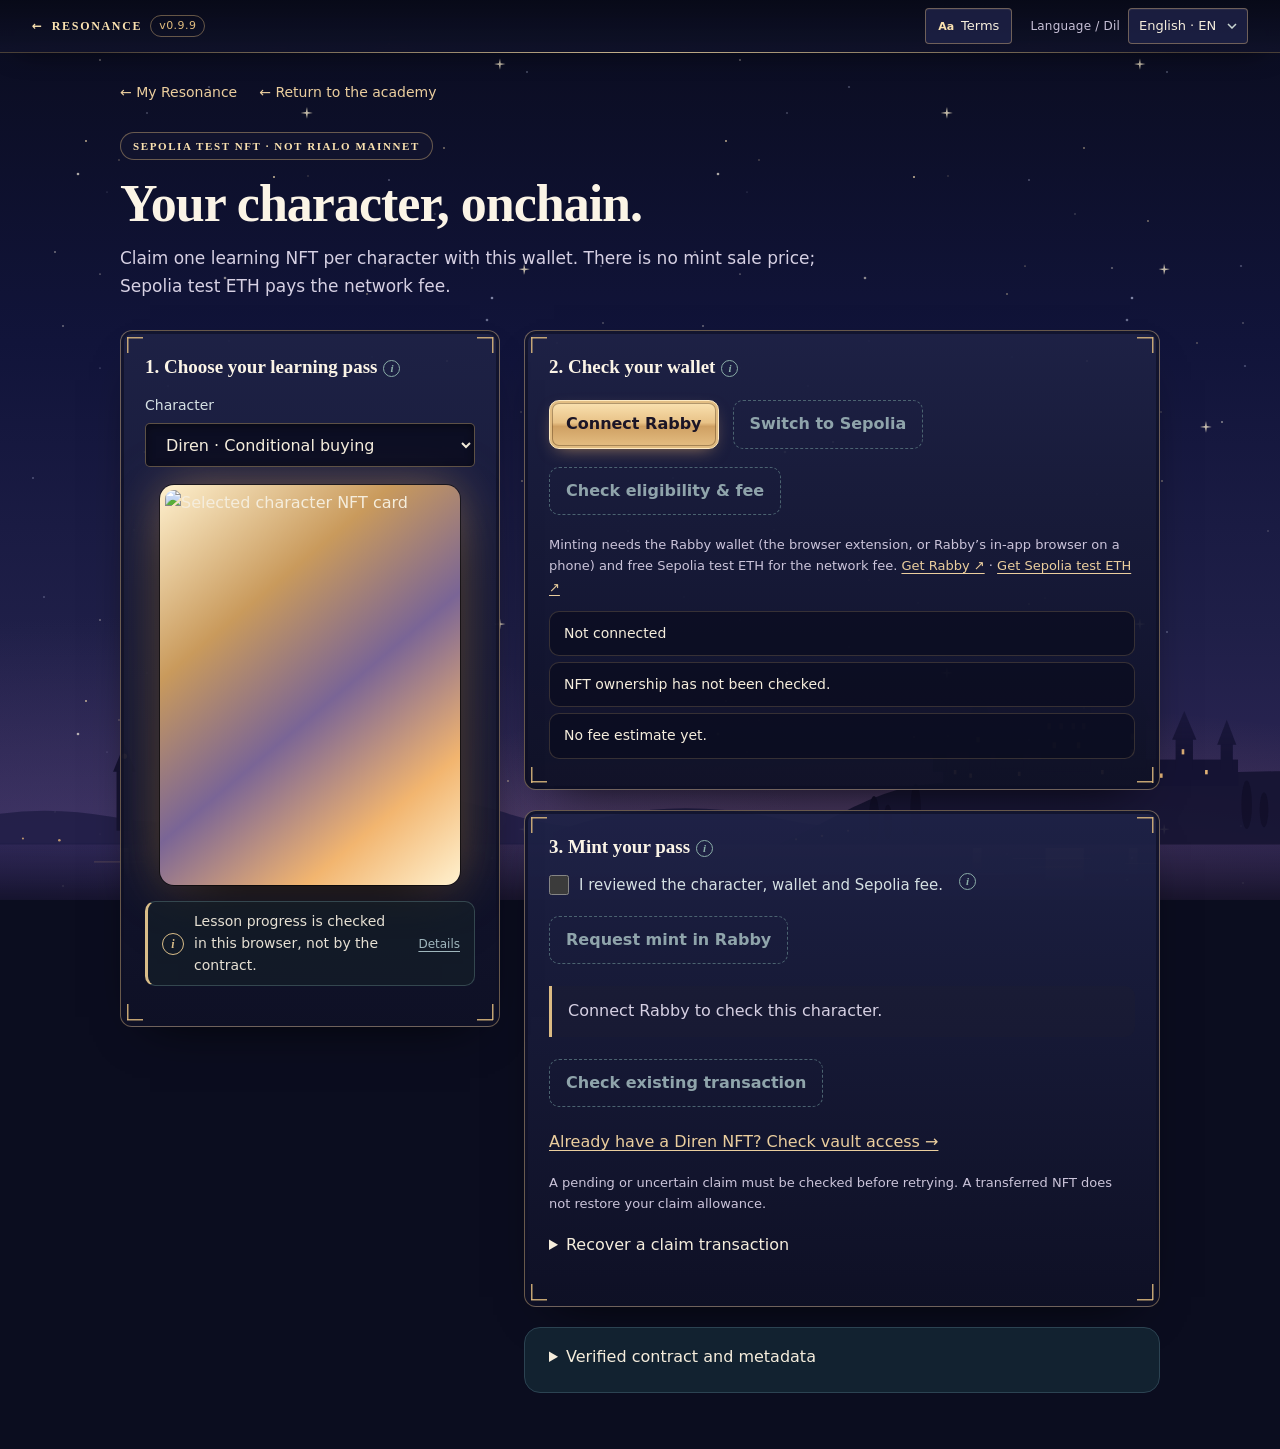
==== commit f2adcbcb: "Fix the audit's fix-now items and load Turkish only when chosen - Lesson end: brackets around the su" ====
--- a/output/selection/mint/index.html
+++ b/output/selection/mint/index.html
@@ -40,4 +40,4 @@
 #contract{font:13px/1.5 ui-monospace,SFMono-Regular,Menlo,monospace;color:#c9d7dc}
 @media(max-width:860px){.mint-layout{grid-template-columns:1fr}.pass-card{position:static}.pass-card #preview{max-width:240px}}
 @media(max-width:420px){.step{padding:18px}button{width:100%;margin:6px 0}.row{display:block}}
-</style><link rel="stylesheet" id="anime-theme" href="../anime-theme.css"><script src="../site-bar.js"></script><script src="../anime-theme.js" defer></script><script src="../glossary.js"></script><script src="../tour.js"></script><script src="../i18n/tr.js"></script><script src="../i18n/i18n.js"></script><script src="../demo-unit.js"></script></head><body class="mint-page"><main><nav class="crumbs" aria-label="Breadcrumb"><a href="../my/index.html">← My Resonance</a><a href="../resonance-playable-v1.html">← Return to the academy</a></nav><header class="mint-hero"><div class="badge">SEPOLIA TEST NFT · NOT RIALO MAINNET</div><h1>Your character, onchain.</h1><p>Claim one learning NFT per character with this wallet. There is no mint sale price; Sepolia test ETH pays the network fee.</p></header><div class="mint-layout"><section class="step pass-card"><h2>1. Choose your learning pass</h2><label for="character">Character</label><select id="character"><option value="0">Diren · Conditional buying</option><option value="1">Ece · Reserve Studio</option><option value="2">Denis · Web3 Budget Studio</option><option value="3">Ade · Plan Lab</option></select><img id="preview" alt="Selected character NFT card"><p id="learning"></p><details class="fine-print"><summary>Lesson progress is checked in this browser, not by the contract.</summary><p>This app checks local lesson progress. The test contract itself does not verify education; direct claims are permissionless. A Diren NFT opens the conditional-buy simulation. An Ece NFT opens the Reserve Studio budget-protection rehearsal.</p></details></section><div class="mint-steps"><section class="step"><h2>2. Check your wallet</h2><div class="row"><button id="connect">Connect Rabby</button><button id="switch" disabled>Switch to Sepolia</button><button id="refresh" disabled>Check eligibility & fee</button></div><p id="account">Not connected</p><p id="holdings">NFT ownership has not been checked.</p><p id="fee">No fee estimate yet.</p></section><section class="step"><h2>3. Mint your pass</h2><label><input id="consent" type="checkbox"> I reviewed the character, wallet and Sepolia fee.</label><button id="claim" disabled>Request mint in Rabby</button><p id="status" role="status" aria-live="polite">Connect Rabby to check this character.</p><button id="receipt" disabled>Check existing transaction</button><a id="explorer" hidden target="_blank" rel="noopener noreferrer">View transaction</a><section id="vault-next" hidden aria-label="Next step"><h2>Your next step: try your rule.</h2><p>Your wallet holds a Diren pass. Continue to the vault and connect the same wallet; ownership is checked again there.</p><a class="next-link" href="../vault/index.html">Continue to Diren’s vault →</a><p class="muted">Start with Guided practice → A successful purchase. Purchases use fictional credits, not real funds.</p></section><p><a href="../vault/index.html">Already have a Diren NFT? Check vault access →</a></p><p class="muted">A pending or uncertain claim must be checked before retrying. A transferred NFT does not restore your claim allowance.</p><details><summary>Recover a claim transaction</summary><label for="hash">Sepolia transaction hash</label><input id="hash" type="text" placeholder="0x…"><button id="recover" disabled>Check this hash</button></details></section><details class="step-extra"><summary>Verified contract and metadata</summary><p id="contract"></p><a id="metadata" target="_blank" rel="noopener noreferrer">Read this character’s IPFS metadata</a><p class="muted">Deployment bytecode and constructor data were independently checked. This does not mean explorer source verification or a security audit. Wallet/indexer image support and ongoing IPFS retention still need checking.</p></details></div></div></main><script src="../deploy/ethers.umd.min.js"></script><script src="../nft-artwork.js"></script><script src="mint-config.js"></script><script src="mint.js"></script></body></html>
+</style><link rel="stylesheet" id="anime-theme" href="../anime-theme.css"><script src="../site-bar.js"></script><script src="../anime-theme.js" defer></script><script src="../glossary.js"></script><script src="../tour.js"></script><script src="../i18n/i18n.js"></script><script src="../demo-unit.js"></script></head><body class="mint-page"><main><nav class="crumbs" aria-label="Breadcrumb"><a href="../my/index.html">← My Resonance</a><a href="../resonance-playable-v1.html">← Return to the academy</a></nav><header class="mint-hero"><div class="badge">SEPOLIA TEST NFT · NOT RIALO MAINNET</div><h1>Your character, onchain.</h1><p>Claim one learning NFT per character with this wallet. There is no mint sale price; Sepolia test ETH pays the network fee.</p></header><div class="mint-layout"><section class="step pass-card"><h2>1. Choose your learning pass</h2><label for="character">Character</label><select id="character"><option value="0">Diren · Conditional buying</option><option value="1">Ece · Reserve Studio</option><option value="2">Denis · Web3 Budget Studio</option><option value="3">Ade · Plan Lab</option></select><img id="preview" alt="Selected character NFT card"><p id="learning"></p><p id="lesson-start" hidden><a class="next-link" href="../resonance-playable-v1.html"></a></p><p id="artwork-note" class="muted" hidden>Wallets show this pass with its original Eric artwork and name. The Sepolia contract’s artwork is fixed; studio access is the same.</p><details class="fine-print"><summary>Lesson progress is checked in this browser, not by the contract.</summary><p>This app checks local lesson progress. The test contract itself does not verify education; direct claims are permissionless. A Diren NFT opens the conditional-buy simulation. An Ece NFT opens the Reserve Studio budget-protection rehearsal.</p></details></section><div class="mint-steps"><section class="step"><h2>2. Check your wallet</h2><div class="row"><button id="connect">Connect Rabby</button><button id="switch" disabled>Switch to Sepolia</button><button id="refresh" disabled>Check eligibility & fee</button></div><p class="muted wallet-needs"><span>Minting needs the Rabby wallet (the browser extension, or Rabby’s in-app browser on a phone) and free Sepolia test ETH for the network fee.</span> <a href="https://rabby.io/" target="_blank" rel="noopener">Get Rabby ↗</a> · <a href="https://cloud.google.com/application/web3/faucet/ethereum/sepolia" target="_blank" rel="noopener">Get Sepolia test ETH ↗</a></p><p id="account">Not connected</p><p id="holdings">NFT ownership has not been checked.</p><p id="fee">No fee estimate yet.</p></section><section class="step"><h2>3. Mint your pass</h2><label><input id="consent" type="checkbox"> I reviewed the character, wallet and Sepolia fee.</label><button id="claim" disabled>Request mint in Rabby</button><p id="status" role="status" aria-live="polite">Connect Rabby to check this character.</p><button id="receipt" disabled>Check existing transaction</button><a id="explorer" hidden target="_blank" rel="noopener noreferrer">View transaction</a><section id="vault-next" hidden aria-label="Next step"><h2>Your next step: try your rule.</h2><p>Your wallet holds a Diren pass. Continue to the vault and connect the same wallet; ownership is checked again there.</p><a class="next-link" href="../vault/index.html">Continue to Diren’s vault →</a><p class="muted">Start with Guided practice → A successful purchase. Purchases use fictional credits, not real funds.</p></section><p><a id="vault-access" href="../vault/index.html">Already have a Diren NFT? Check vault access →</a></p><p class="muted">A pending or uncertain claim must be checked before retrying. A transferred NFT does not restore your claim allowance.</p><details><summary>Recover a claim transaction</summary><label for="hash">Sepolia transaction hash</label><input id="hash" type="text" placeholder="0x…"><button id="recover" disabled>Check this hash</button></details></section><details class="step-extra"><summary>Verified contract and metadata</summary><p id="contract"></p><a id="metadata" target="_blank" rel="noopener noreferrer">Read this character’s IPFS metadata</a><p class="muted">Deployment bytecode and constructor data were independently checked. This does not mean explorer source verification or a security audit. Wallet/indexer image support and ongoing IPFS retention still need checking.</p></details></div></div></main><script src="../deploy/ethers.umd.min.js"></script><script src="../nft-artwork.js"></script><script src="mint-config.js"></script><script src="mint.js"></script></body></html>
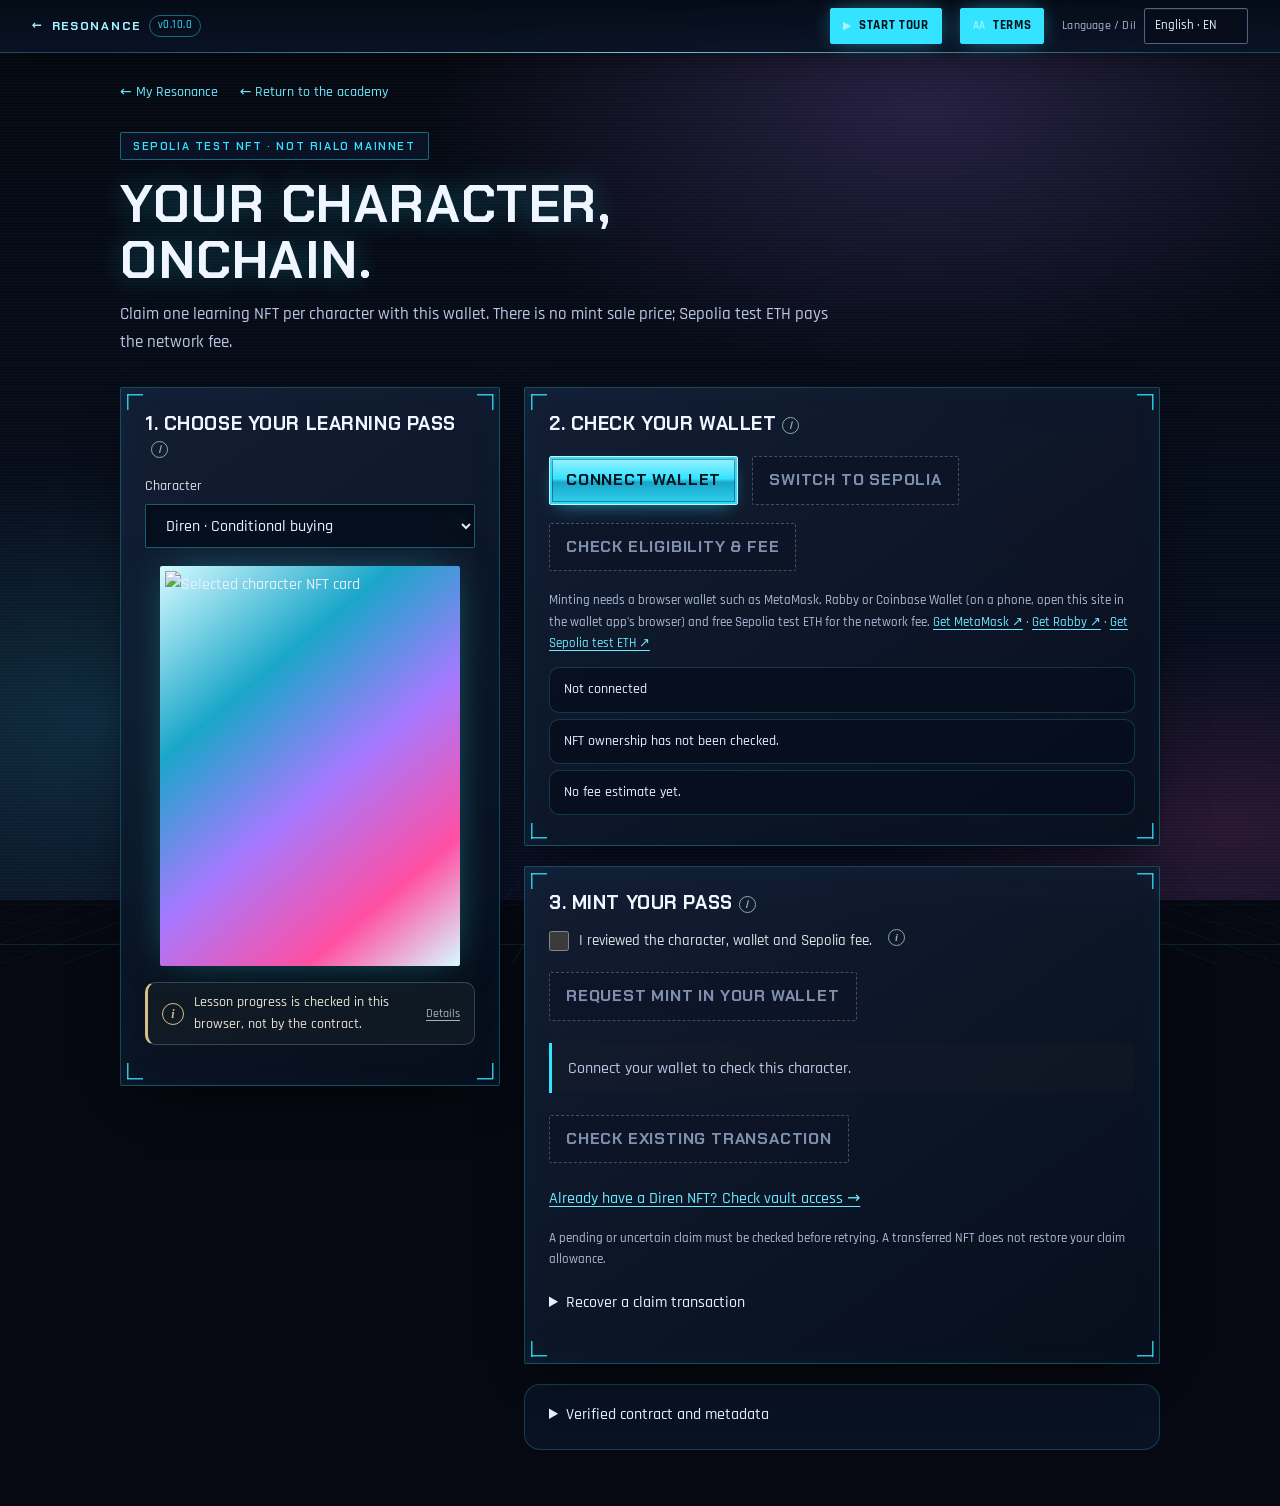
==== commit b2ea32a4: "Cyberpunk anime theme, any browser wallet and read-only operations (0.10.0) - Theme: the shared anim" ====
--- a/output/selection/mint/index.html
+++ b/output/selection/mint/index.html
@@ -40,4 +40,4 @@
 #contract{font:13px/1.5 ui-monospace,SFMono-Regular,Menlo,monospace;color:#c9d7dc}
 @media(max-width:860px){.mint-layout{grid-template-columns:1fr}.pass-card{position:static}.pass-card #preview{max-width:240px}}
 @media(max-width:420px){.step{padding:18px}button{width:100%;margin:6px 0}.row{display:block}}
-</style><link rel="stylesheet" id="anime-theme" href="../anime-theme.css"><script src="../site-bar.js"></script><script src="../anime-theme.js" defer></script><script src="../glossary.js"></script><script src="../tour.js"></script><script src="../i18n/i18n.js"></script><script src="../demo-unit.js"></script></head><body class="mint-page"><main><nav class="crumbs" aria-label="Breadcrumb"><a href="../my/index.html">← My Resonance</a><a href="../resonance-playable-v1.html">← Return to the academy</a></nav><header class="mint-hero"><div class="badge">SEPOLIA TEST NFT · NOT RIALO MAINNET</div><h1>Your character, onchain.</h1><p>Claim one learning NFT per character with this wallet. There is no mint sale price; Sepolia test ETH pays the network fee.</p></header><div class="mint-layout"><section class="step pass-card"><h2>1. Choose your learning pass</h2><label for="character">Character</label><select id="character"><option value="0">Diren · Conditional buying</option><option value="1">Ece · Reserve Studio</option><option value="2">Denis · Web3 Budget Studio</option><option value="3">Ade · Plan Lab</option></select><img id="preview" alt="Selected character NFT card"><p id="learning"></p><p id="lesson-start" hidden><a class="next-link" href="../resonance-playable-v1.html"></a></p><p id="artwork-note" class="muted" hidden>Wallets show this pass with its original Eric artwork and name. The Sepolia contract’s artwork is fixed; studio access is the same.</p><details class="fine-print"><summary>Lesson progress is checked in this browser, not by the contract.</summary><p>This app checks local lesson progress. The test contract itself does not verify education; direct claims are permissionless. A Diren NFT opens the conditional-buy simulation. An Ece NFT opens the Reserve Studio budget-protection rehearsal.</p></details></section><div class="mint-steps"><section class="step"><h2>2. Check your wallet</h2><div class="row"><button id="connect">Connect Rabby</button><button id="switch" disabled>Switch to Sepolia</button><button id="refresh" disabled>Check eligibility & fee</button></div><p class="muted wallet-needs"><span>Minting needs the Rabby wallet (the browser extension, or Rabby’s in-app browser on a phone) and free Sepolia test ETH for the network fee.</span> <a href="https://rabby.io/" target="_blank" rel="noopener">Get Rabby ↗</a> · <a href="https://cloud.google.com/application/web3/faucet/ethereum/sepolia" target="_blank" rel="noopener">Get Sepolia test ETH ↗</a></p><p id="account">Not connected</p><p id="holdings">NFT ownership has not been checked.</p><p id="fee">No fee estimate yet.</p></section><section class="step"><h2>3. Mint your pass</h2><label><input id="consent" type="checkbox"> I reviewed the character, wallet and Sepolia fee.</label><button id="claim" disabled>Request mint in Rabby</button><p id="status" role="status" aria-live="polite">Connect Rabby to check this character.</p><button id="receipt" disabled>Check existing transaction</button><a id="explorer" hidden target="_blank" rel="noopener noreferrer">View transaction</a><section id="vault-next" hidden aria-label="Next step"><h2>Your next step: try your rule.</h2><p>Your wallet holds a Diren pass. Continue to the vault and connect the same wallet; ownership is checked again there.</p><a class="next-link" href="../vault/index.html">Continue to Diren’s vault →</a><p class="muted">Start with Guided practice → A successful purchase. Purchases use fictional credits, not real funds.</p></section><p><a id="vault-access" href="../vault/index.html">Already have a Diren NFT? Check vault access →</a></p><p class="muted">A pending or uncertain claim must be checked before retrying. A transferred NFT does not restore your claim allowance.</p><details><summary>Recover a claim transaction</summary><label for="hash">Sepolia transaction hash</label><input id="hash" type="text" placeholder="0x…"><button id="recover" disabled>Check this hash</button></details></section><details class="step-extra"><summary>Verified contract and metadata</summary><p id="contract"></p><a id="metadata" target="_blank" rel="noopener noreferrer">Read this character’s IPFS metadata</a><p class="muted">Deployment bytecode and constructor data were independently checked. This does not mean explorer source verification or a security audit. Wallet/indexer image support and ongoing IPFS retention still need checking.</p></details></div></div></main><script src="../deploy/ethers.umd.min.js"></script><script src="../nft-artwork.js"></script><script src="mint-config.js"></script><script src="mint.js"></script></body></html>
+</style><link rel="stylesheet" id="anime-theme" href="../anime-theme.css"><script src="../site-bar.js"></script><script src="../anime-theme.js" defer></script><script src="../glossary.js"></script><script src="../tour.js"></script><script src="../i18n/i18n.js"></script><script src="../demo-unit.js"></script></head><body class="mint-page"><main><nav class="crumbs" aria-label="Breadcrumb"><a href="../my/index.html">← My Resonance</a><a href="../resonance-playable-v1.html">← Return to the academy</a></nav><header class="mint-hero"><div class="badge">SEPOLIA TEST NFT · NOT RIALO MAINNET</div><h1>Your character, onchain.</h1><p>Claim one learning NFT per character with this wallet. There is no mint sale price; Sepolia test ETH pays the network fee.</p></header><div class="mint-layout"><section class="step pass-card"><h2>1. Choose your learning pass</h2><label for="character">Character</label><select id="character"><option value="0">Diren · Conditional buying</option><option value="1">Ece · Reserve Studio</option><option value="2">Denis · Web3 Budget Studio</option><option value="3">Ade · Plan Lab</option></select><img id="preview" alt="Selected character NFT card"><p id="learning"></p><p id="lesson-start" hidden><a class="next-link" href="../resonance-playable-v1.html"></a></p><p id="artwork-note" class="muted" hidden>Wallets show this pass with its original Eric artwork and name. The Sepolia contract’s artwork is fixed; studio access is the same.</p><details class="fine-print"><summary>Lesson progress is checked in this browser, not by the contract.</summary><p>This app checks local lesson progress. The test contract itself does not verify education; direct claims are permissionless. A Diren NFT opens the conditional-buy simulation. An Ece NFT opens the Reserve Studio budget-protection rehearsal.</p></details></section><div class="mint-steps"><section class="step"><h2>2. Check your wallet</h2><div class="row"><button id="connect">Connect wallet</button><button id="switch" disabled>Switch to Sepolia</button><button id="refresh" disabled>Check eligibility & fee</button></div><p class="muted wallet-needs"><span>Minting needs a browser wallet such as MetaMask, Rabby or Coinbase Wallet (on a phone, open this site in the wallet app’s browser) and free Sepolia test ETH for the network fee.</span> <a href="https://metamask.io/download/" target="_blank" rel="noopener">Get MetaMask ↗</a> · <a href="https://rabby.io/" target="_blank" rel="noopener">Get Rabby ↗</a> · <a href="https://cloud.google.com/application/web3/faucet/ethereum/sepolia" target="_blank" rel="noopener">Get Sepolia test ETH ↗</a></p><p id="account">Not connected</p><p id="holdings">NFT ownership has not been checked.</p><p id="fee">No fee estimate yet.</p></section><section class="step"><h2>3. Mint your pass</h2><label><input id="consent" type="checkbox"> I reviewed the character, wallet and Sepolia fee.</label><button id="claim" disabled>Request mint in your wallet</button><p id="status" role="status" aria-live="polite">Connect your wallet to check this character.</p><button id="receipt" disabled>Check existing transaction</button><a id="explorer" hidden target="_blank" rel="noopener noreferrer">View transaction</a><section id="vault-next" hidden aria-label="Next step"><h2>Your next step: try your rule.</h2><p>Your wallet holds a Diren pass. Continue to the vault and connect the same wallet; ownership is checked again there.</p><a class="next-link" href="../vault/index.html">Continue to Diren’s vault →</a><p class="muted">Start with Guided practice → A successful purchase. Purchases use fictional credits, not real funds.</p></section><p><a id="vault-access" href="../vault/index.html">Already have a Diren NFT? Check vault access →</a></p><p class="muted">A pending or uncertain claim must be checked before retrying. A transferred NFT does not restore your claim allowance.</p><details><summary>Recover a claim transaction</summary><label for="hash">Sepolia transaction hash</label><input id="hash" type="text" placeholder="0x…"><button id="recover" disabled>Check this hash</button></details></section><details class="step-extra"><summary>Verified contract and metadata</summary><p id="contract"></p><a id="metadata" target="_blank" rel="noopener noreferrer">Read this character’s IPFS metadata</a><p class="muted">Deployment bytecode and constructor data were independently checked. This does not mean explorer source verification or a security audit. Wallet/indexer image support and ongoing IPFS retention still need checking.</p></details></div></div></main><script src="../deploy/ethers.umd.min.js"></script><script src="../nft-artwork.js"></script><script src="mint-config.js"></script><script src="../wallet.js"></script><script src="mint.js"></script></body></html>
--- a/output/selection/anime-theme.css
+++ b/output/selection/anime-theme.css
@@ -1,59 +1,63 @@
-/* Resonance anime theme: dusk academy + visual-novel game UI.
+/* Resonance cyberpunk anime theme: neon grid, glass HUD panels and the cast in their neon colours.
    Presentation only: no text, no layout order, no clickable geometry changes.
-   Decorative text comes from ::before/::after with empty alt text (content: "x" / ""). */
-@font-face{font-family:'Resonance Display';font-style:normal;font-weight:700;font-display:swap;src:url(fonts/cinzel-700-latin-ext.woff2) format('woff2');unicode-range:U+0100-02BA, U+02BD-02C5, U+02C7-02CC, U+02CE-02D7, U+02DD-02FF, U+0304, U+0308, U+0329, U+1D00-1DBF, U+1E00-1E9F, U+1EF2-1EFF, U+2020, U+20A0-20AB, U+20AD-20C4, U+2113, U+2C60-2C7F, U+A720-A7FF}
-@font-face{font-family:'Resonance Display';font-style:normal;font-weight:700;font-display:swap;src:url(fonts/cinzel-700-latin.woff2) format('woff2');unicode-range:U+0000-00FF, U+0131, U+0152-0153, U+02BB-02BC, U+02C6, U+02DA, U+02DC, U+0304, U+0308, U+0329, U+2000-206F, U+20AC, U+2122, U+2191, U+2193, U+2212, U+2215, U+FEFF, U+FFFD}
-@font-face{font-family:'Resonance Body';font-style:normal;font-weight:500;font-display:swap;src:url(fonts/mplus-rounded-500-latin-ext.woff2) format('woff2');unicode-range:U+0100-02BA, U+02BD-02C5, U+02C7-02CC, U+02CE-02D7, U+02DD-02FF, U+0304, U+0308, U+0329, U+1D00-1DBF, U+1E00-1E9F, U+1EF2-1EFF, U+2020, U+20A0-20AB, U+20AD-20C4, U+2113, U+2C60-2C7F, U+A720-A7FF}
-@font-face{font-family:'Resonance Body';font-style:normal;font-weight:500;font-display:swap;src:url(fonts/mplus-rounded-500-latin.woff2) format('woff2');unicode-range:U+0000-00FF, U+0131, U+0152-0153, U+02BB-02BC, U+02C6, U+02DA, U+02DC, U+0304, U+0308, U+0329, U+2000-206F, U+20AC, U+2122, U+2191, U+2193, U+2212, U+2215, U+FEFF, U+FFFD}
-@font-face{font-family:'Resonance Body';font-style:normal;font-weight:700;font-display:swap;src:url(fonts/mplus-rounded-700-latin-ext.woff2) format('woff2');unicode-range:U+0100-02BA, U+02BD-02C5, U+02C7-02CC, U+02CE-02D7, U+02DD-02FF, U+0304, U+0308, U+0329, U+1D00-1DBF, U+1E00-1E9F, U+1EF2-1EFF, U+2020, U+20A0-20AB, U+20AD-20C4, U+2113, U+2C60-2C7F, U+A720-A7FF}
-@font-face{font-family:'Resonance Body';font-style:normal;font-weight:700;font-display:swap;src:url(fonts/mplus-rounded-700-latin.woff2) format('woff2');unicode-range:U+0000-00FF, U+0131, U+0152-0153, U+02BB-02BC, U+02C6, U+02DA, U+02DC, U+0304, U+0308, U+0329, U+2000-206F, U+20AC, U+2122, U+2191, U+2193, U+2212, U+2215, U+FEFF, U+FFFD}
-@font-face{font-family:'Resonance Body';font-style:normal;font-weight:800;font-display:swap;src:url(fonts/mplus-rounded-800-latin-ext.woff2) format('woff2');unicode-range:U+0100-02BA, U+02BD-02C5, U+02C7-02CC, U+02CE-02D7, U+02DD-02FF, U+0304, U+0308, U+0329, U+1D00-1DBF, U+1E00-1E9F, U+1EF2-1EFF, U+2020, U+20A0-20AB, U+20AD-20C4, U+2113, U+2C60-2C7F, U+A720-A7FF}
-@font-face{font-family:'Resonance Body';font-style:normal;font-weight:800;font-display:swap;src:url(fonts/mplus-rounded-800-latin.woff2) format('woff2');unicode-range:U+0000-00FF, U+0131, U+0152-0153, U+02BB-02BC, U+02C6, U+02DA, U+02DC, U+0304, U+0308, U+0329, U+2000-206F, U+20AC, U+2122, U+2191, U+2193, U+2212, U+2215, U+FEFF, U+FFFD}
-@font-face{font-family:'Resonance Title';font-style:normal;font-weight:700;font-display:swap;src:url(fonts/shippori-700-latin-ext.woff2) format('woff2');unicode-range:U+0100-02BA, U+02BD-02C5, U+02C7-02CC, U+02CE-02D7, U+02DD-02FF, U+0304, U+0308, U+0329, U+1D00-1DBF, U+1E00-1E9F, U+1EF2-1EFF, U+2020, U+20A0-20AB, U+20AD-20C4, U+2113, U+2C60-2C7F, U+A720-A7FF}
-@font-face{font-family:'Resonance Title';font-style:normal;font-weight:700;font-display:swap;src:url(fonts/shippori-700-latin.woff2) format('woff2');unicode-range:U+0000-00FF, U+0131, U+0152-0153, U+02BB-02BC, U+02C6, U+02DA, U+02DC, U+0304, U+0308, U+0329, U+2000-206F, U+20AC, U+2122, U+2191, U+2193, U+2212, U+2215, U+FEFF, U+FFFD}
-@font-face{font-family:'Resonance Display';font-style:normal;font-weight:700;font-display:swap;src:url(fonts/shippori-700-latin.woff2) format('woff2');unicode-range:U+0030-0039}
-@font-face{font-family:'Resonance Title';font-style:normal;font-weight:800;font-display:swap;src:url(fonts/shippori-800-latin-ext.woff2) format('woff2');unicode-range:U+0100-02BA, U+02BD-02C5, U+02C7-02CC, U+02CE-02D7, U+02DD-02FF, U+0304, U+0308, U+0329, U+1D00-1DBF, U+1E00-1E9F, U+1EF2-1EFF, U+2020, U+20A0-20AB, U+20AD-20C4, U+2113, U+2C60-2C7F, U+A720-A7FF}
-@font-face{font-family:'Resonance Title';font-style:normal;font-weight:800;font-display:swap;src:url(fonts/shippori-800-latin.woff2) format('woff2');unicode-range:U+0000-00FF, U+0131, U+0152-0153, U+02BB-02BC, U+02C6, U+02DA, U+02DC, U+0304, U+0308, U+0329, U+2000-206F, U+20AC, U+2122, U+2191, U+2193, U+2212, U+2215, U+FEFF, U+FFFD}
-
+   Decorative text comes from ::before/::after with empty alt text (content: "x" / "").
+   Fonts: Chakra Petch for titles and labels, Rajdhani for text (both SIL OFL, self-hosted in fonts/). */
+@font-face{font-family:'Resonance Display';font-style:normal;font-weight:500 600;font-display:swap;src:url(fonts/chakra-petch-600-latin-ext.woff2) format('woff2');unicode-range:U+0100-02BA, U+02BD-02C5, U+02C7-02CC, U+02CE-02D7, U+02DD-02FF, U+0304, U+0308, U+0329, U+1D00-1DBF, U+1E00-1E9F, U+1EF2-1EFF, U+2020, U+20A0-20AB, U+20AD-20C4, U+2113, U+2C60-2C7F, U+A720-A7FF}
+@font-face{font-family:'Resonance Display';font-style:normal;font-weight:500 600;font-display:swap;src:url(fonts/chakra-petch-600-latin.woff2) format('woff2');unicode-range:U+0000-00FF, U+0131, U+0152-0153, U+02BB-02BC, U+02C6, U+02DA, U+02DC, U+0304, U+0308, U+0329, U+2000-206F, U+20AC, U+2122, U+2191, U+2193, U+2212, U+2215, U+FEFF, U+FFFD}
+@font-face{font-family:'Resonance Display';font-style:normal;font-weight:700 900;font-display:swap;src:url(fonts/chakra-petch-700-latin-ext.woff2) format('woff2');unicode-range:U+0100-02BA, U+02BD-02C5, U+02C7-02CC, U+02CE-02D7, U+02DD-02FF, U+0304, U+0308, U+0329, U+1D00-1DBF, U+1E00-1E9F, U+1EF2-1EFF, U+2020, U+20A0-20AB, U+20AD-20C4, U+2113, U+2C60-2C7F, U+A720-A7FF}
+@font-face{font-family:'Resonance Display';font-style:normal;font-weight:700 900;font-display:swap;src:url(fonts/chakra-petch-700-latin.woff2) format('woff2');unicode-range:U+0000-00FF, U+0131, U+0152-0153, U+02BB-02BC, U+02C6, U+02DA, U+02DC, U+0304, U+0308, U+0329, U+2000-206F, U+20AC, U+2122, U+2191, U+2193, U+2212, U+2215, U+FEFF, U+FFFD}
+@font-face{font-family:'Resonance Title';font-style:normal;font-weight:500 600;font-display:swap;src:url(fonts/chakra-petch-600-latin-ext.woff2) format('woff2');unicode-range:U+0100-02BA, U+02BD-02C5, U+02C7-02CC, U+02CE-02D7, U+02DD-02FF, U+0304, U+0308, U+0329, U+1D00-1DBF, U+1E00-1E9F, U+1EF2-1EFF, U+2020, U+20A0-20AB, U+20AD-20C4, U+2113, U+2C60-2C7F, U+A720-A7FF}
+@font-face{font-family:'Resonance Title';font-style:normal;font-weight:500 600;font-display:swap;src:url(fonts/chakra-petch-600-latin.woff2) format('woff2');unicode-range:U+0000-00FF, U+0131, U+0152-0153, U+02BB-02BC, U+02C6, U+02DA, U+02DC, U+0304, U+0308, U+0329, U+2000-206F, U+20AC, U+2122, U+2191, U+2193, U+2212, U+2215, U+FEFF, U+FFFD}
+@font-face{font-family:'Resonance Title';font-style:normal;font-weight:700 900;font-display:swap;src:url(fonts/chakra-petch-700-latin-ext.woff2) format('woff2');unicode-range:U+0100-02BA, U+02BD-02C5, U+02C7-02CC, U+02CE-02D7, U+02DD-02FF, U+0304, U+0308, U+0329, U+1D00-1DBF, U+1E00-1E9F, U+1EF2-1EFF, U+2020, U+20A0-20AB, U+20AD-20C4, U+2113, U+2C60-2C7F, U+A720-A7FF}
+@font-face{font-family:'Resonance Title';font-style:normal;font-weight:700 900;font-display:swap;src:url(fonts/chakra-petch-700-latin.woff2) format('woff2');unicode-range:U+0000-00FF, U+0131, U+0152-0153, U+02BB-02BC, U+02C6, U+02DA, U+02DC, U+0304, U+0308, U+0329, U+2000-206F, U+20AC, U+2122, U+2191, U+2193, U+2212, U+2215, U+FEFF, U+FFFD}
+@font-face{font-family:'Resonance Body';font-style:normal;font-weight:400 500;font-display:swap;src:url(fonts/rajdhani-500-latin-ext.woff2) format('woff2');unicode-range:U+0100-02BA, U+02BD-02C5, U+02C7-02CC, U+02CE-02D7, U+02DD-02FF, U+0304, U+0308, U+0329, U+1D00-1DBF, U+1E00-1E9F, U+1EF2-1EFF, U+2020, U+20A0-20AB, U+20AD-20C4, U+2113, U+2C60-2C7F, U+A720-A7FF}
+@font-face{font-family:'Resonance Body';font-style:normal;font-weight:400 500;font-display:swap;src:url(fonts/rajdhani-500-latin.woff2) format('woff2');unicode-range:U+0000-00FF, U+0131, U+0152-0153, U+02BB-02BC, U+02C6, U+02DA, U+02DC, U+0304, U+0308, U+0329, U+2000-206F, U+20AC, U+2122, U+2191, U+2193, U+2212, U+2215, U+FEFF, U+FFFD}
+@font-face{font-family:'Resonance Body';font-style:normal;font-weight:600;font-display:swap;src:url(fonts/rajdhani-600-latin-ext.woff2) format('woff2');unicode-range:U+0100-02BA, U+02BD-02C5, U+02C7-02CC, U+02CE-02D7, U+02DD-02FF, U+0304, U+0308, U+0329, U+1D00-1DBF, U+1E00-1E9F, U+1EF2-1EFF, U+2020, U+20A0-20AB, U+20AD-20C4, U+2113, U+2C60-2C7F, U+A720-A7FF}
+@font-face{font-family:'Resonance Body';font-style:normal;font-weight:600;font-display:swap;src:url(fonts/rajdhani-600-latin.woff2) format('woff2');unicode-range:U+0000-00FF, U+0131, U+0152-0153, U+02BB-02BC, U+02C6, U+02DA, U+02DC, U+0304, U+0308, U+0329, U+2000-206F, U+20AC, U+2122, U+2191, U+2193, U+2212, U+2215, U+FEFF, U+FFFD}
+@font-face{font-family:'Resonance Body';font-style:normal;font-weight:700 900;font-display:swap;src:url(fonts/rajdhani-700-latin-ext.woff2) format('woff2');unicode-range:U+0100-02BA, U+02BD-02C5, U+02C7-02CC, U+02CE-02D7, U+02DD-02FF, U+0304, U+0308, U+0329, U+1D00-1DBF, U+1E00-1E9F, U+1EF2-1EFF, U+2020, U+20A0-20AB, U+20AD-20C4, U+2113, U+2C60-2C7F, U+A720-A7FF}
+@font-face{font-family:'Resonance Body';font-style:normal;font-weight:700 900;font-display:swap;src:url(fonts/rajdhani-700-latin.woff2) format('woff2');unicode-range:U+0000-00FF, U+0131, U+0152-0153, U+02BB-02BC, U+02C6, U+02DA, U+02DC, U+0304, U+0308, U+0329, U+2000-206F, U+20AC, U+2122, U+2191, U+2193, U+2212, U+2215, U+FEFF, U+FFFD}
 
 @property --vn-bob { syntax: '<length>'; inherits: false; initial-value: 0px; }
 @property --vn-cue { syntax: '<number>'; inherits: false; initial-value: 1; }
 
 :root {
-  /* Sampled from the cast art: sky #2f4382, dusk violet #715f89, horizon #d38d72,
-     lanterns #eab270, uniform trim #c19061..#f7c995, Eric teal #324e56, Ece burgundy #391b20. */
-  --vn-night: #0b0d1f;
-  --vn-ink: #14172f;
-  --vn-ink-2: #1c2041;
-  --vn-ink-3: #282d55;
-  --vn-sky: #2f4382;
-  --vn-violet: #7a6596;
-  --vn-plum: #3a2c55;
-  --vn-sunset: #f0a07f;
-  --vn-lantern: #f2b56f;
-  --vn-gold: #e2bd7f;
-  --vn-gold-hi: #fbe2b0;
-  --vn-gold-lo: #9c7448;
-  --vn-cream: #f5eddc;
-  --vn-mist: #d2cce0;
-  --vn-teal: #7fe0cf;
-  --vn-crimson: #d0606f;
-  --vn-glass: rgba(18, 21, 46, .88);
-  --vn-glass-hi: rgba(32, 36, 74, .92);
-  --vn-line: rgba(226, 189, 127, .42);
-  --vn-line-soft: rgba(226, 189, 127, .2);
+  /* Neon palette from the Rialo Nexus design: cyan #33e3ff, hot pink #ff4fa3, violet #a679ff, on #060912 navy.
+     The --vn-* names stay so every rule keeps working; gold now means neon cyan. */
+  --vn-night: #060912;
+  --vn-ink: #0b1221;
+  --vn-ink-2: #0f1a2e;
+  --vn-ink-3: #16233d;
+  --vn-sky: #123c6b;
+  --vn-violet: #a679ff;
+  --vn-plum: #2a1850;
+  --vn-sunset: #ff5b87;
+  --vn-lantern: #ff4fa3;
+  --vn-gold: #33e3ff;
+  --vn-gold-hi: #a4f3ff;
+  --vn-gold-lo: #127fa3;
+  --vn-cream: #e6eeff;
+  --vn-mist: #b4c2df;
+  --vn-teal: #6cf5cb;
+  --vn-crimson: #ff4f6d;
+  --vn-glass: rgba(12, 23, 44, .88);
+  --vn-glass-hi: rgba(21, 37, 70, .92);
+  --vn-line: rgba(51, 227, 255, .42);
+  --vn-line-soft: rgba(51, 227, 255, .2);
   --vn-char: var(--vn-gold);
-  --vn-char-deep: #8a6236;
+  --vn-char-deep: #0e4a63;
   --vn-face: url("/diren.jpg");
-  --vn-display: 'Resonance Display', Georgia, serif;
-  --vn-title: 'Resonance Title', 'Hiragino Mincho ProN', Georgia, serif;
+  --vn-display: 'Resonance Display', 'Arial Narrow', system-ui, sans-serif;
+  --vn-title: 'Resonance Title', 'Arial Narrow', system-ui, sans-serif;
   --vn-body: 'Resonance Body', system-ui, sans-serif;
+  --vn-neon: #33e3ff;
+  --vn-hot: #ff4fa3;
+  --vn-ultra: #a679ff;
   color-scheme: dark;
   background: var(--vn-night) !important;
 }
-:root[data-vn-char="ece"]  { --vn-char: #e07583; --vn-char-deep: #6b1f2b; }
-:root[data-vn-char="eric"] { --vn-char: #6fd0bd; --vn-char-deep: #24504f; }
-:root[data-vn-char="ade"]  { --vn-char: #ecdcbc; --vn-char-deep: #2b3866; }
+:root[data-vn-char="ece"]  { --vn-char: #ff4fa3; --vn-char-deep: #5c0f3a; }
+:root[data-vn-char="eric"] { --vn-char: #aa82ff; --vn-char-deep: #2e1a5c; }
+:root[data-vn-char="ade"]  { --vn-char: #ff8a4c; --vn-char-deep: #5a2a10; }
 
 /* Framed elements share one corner-bracket recipe; --vn-c recolours it per element. */
 :root :is(.tutorial-stage, .vn-framed, #chapter .layout > section:nth-child(2), #resonance-select .rs-bottom > section,
@@ -71,7 +75,7 @@
     linear-gradient(var(--vn-c), var(--vn-c)) right 6px bottom 6px / 1.5px 16px no-repeat;
 }
 
-/* ------------------------------------------------------------------ 1. Stage: dusk sky + castle skyline */
+/* ------------------------------------------------------------------ 1. Stage: night city glow + neon grid floor */
 :root body {
   background: transparent !important;
   color: var(--vn-cream);
@@ -84,51 +88,65 @@
   z-index: -1;
   pointer-events: none;
   background:
-    url("data:image/svg+xml,%3Csvg xmlns='http://www.w3.org/2000/svg' width='640' height='560' viewBox='0 0 640 560'%3E%3Ccircle cx='209' cy='87' r='1.1' fill='%23d8defc' opacity='0.28'/%3E%3Ccircle cx='63' cy='326' r='1.0' fill='%23fff6e1' opacity='0.38'/%3E%3Ccircle cx='278' cy='43' r='0.6' fill='%23fff6e1' opacity='0.58'/%3E%3Ccircle cx='527' cy='72' r='0.7' fill='%23d8defc' opacity='0.63'/%3E%3Ccircle cx='603' cy='323' r='0.9' fill='%23fff6e1' opacity='0.28'/%3E%3Ccircle cx='33' cy='478' r='0.8' fill='%23d8defc' opacity='0.50'/%3E%3Ccircle cx='78' cy='174' r='1.3' fill='%23fff6e1' opacity='0.66'/%3E%3Ccircle cx='372' cy='357' r='0.8' fill='%23d8defc' opacity='0.31'/%3E%3Ccircle cx='44' cy='37' r='0.7' fill='%23d8defc' opacity='0.55'/%3E%3Ccircle cx='274' cy='177' r='1.0' fill='%23fbe2b0' opacity='0.80'/%3E%3Ccircle cx='193' cy='442' r='1.1' fill='%23fff6e1' opacity='0.72'/%3E%3Ccircle cx='367' cy='294' r='0.8' fill='%23fbe2b0' opacity='0.69'/%3E%3Ccircle cx='389' cy='44' r='1.0' fill='%23fbe2b0' opacity='0.50'/%3E%3Ccircle cx='100' cy='274' r='0.6' fill='%23fff6e1' opacity='0.83'/%3E%3Ccircle cx='487' cy='320' r='1.3' fill='%23d8defc' opacity='0.44'/%3E%3Ccircle cx='225' cy='278' r='1.3' fill='%23fff6e1' opacity='0.52'/%3E%3Ccircle cx='601' cy='266' r='1.1' fill='%23d8defc' opacity='0.29'/%3E%3Ccircle cx='447' cy='361' r='1.1' fill='%23fbe2b0' opacity='0.74'/%3E%3Ccircle cx='457' cy='494' r='0.8' fill='%23fbe2b0' opacity='0.26'/%3E%3Ccircle cx='229' cy='341' r='0.9' fill='%23fbe2b0' opacity='0.29'/%3E%3Ccircle cx='86' cy='141' r='0.9' fill='%23fbe2b0' opacity='0.80'/%3E%3Ccircle cx='55' cy='252' r='1.0' fill='%23fff6e1' opacity='0.42'/%3E%3Ccircle cx='522' cy='481' r='0.8' fill='%23fbe2b0' opacity='0.67'/%3E%3Ccircle cx='435' cy='214' r='0.7' fill='%23fff6e1' opacity='0.34'/%3E%3Ccircle cx='100' cy='368' r='0.6' fill='%23d8defc' opacity='0.54'/%3E%3Ccircle cx='119' cy='160' r='0.7' fill='%23fbe2b0' opacity='0.50'/%3E%3Ccircle cx='389' cy='180' r='0.7' fill='%23d8defc' opacity='0.66'/%3E%3Ccircle cx='605' cy='366' r='1.1' fill='%23d8defc' opacity='0.28'/%3E%3Ccircle cx='508' cy='221' r='0.9' fill='%23fbe2b0' opacity='0.49'/%3E%3Ccircle cx='405' cy='38' r='0.6' fill='%23fbe2b0' opacity='0.84'/%3E%3Ccircle cx='107' cy='192' r='0.6' fill='%23d8defc' opacity='0.31'/%3E%3Ccircle cx='100' cy='60' r='0.8' fill='%23fff6e1' opacity='0.62'/%3E%3Ccircle cx='557' cy='343' r='0.7' fill='%23fbe2b0' opacity='0.63'/%3E%3Ccircle cx='385' cy='266' r='0.6' fill='%23fbe2b0' opacity='0.76'/%3E%3Ccircle cx='308' cy='176' r='0.7' fill='%23fbe2b0' opacity='0.31'/%3E%3Ccircle cx='472' cy='268' r='1.1' fill='%23fff6e1' opacity='0.35'/%3E%3Ccircle cx='134' cy='530' r='0.8' fill='%23d8defc' opacity='0.34'/%3E%3Ccircle cx='582' cy='422' r='0.8' fill='%23fff6e1' opacity='0.84'/%3E%3Ccircle cx='444' cy='148' r='0.8' fill='%23fbe2b0' opacity='0.79'/%3E%3Ccircle cx='492' cy='298' r='1.3' fill='%23d8defc' opacity='0.55'/%3E%3Ccircle cx='145' cy='452' r='1.3' fill='%23fff6e1' opacity='0.76'/%3E%3Ccircle cx='521' cy='412' r='0.7' fill='%23fbe2b0' opacity='0.37'/%3E%3Ccircle cx='229' cy='20' r='0.6' fill='%23fbe2b0' opacity='0.72'/%3E%3Ccircle cx='168' cy='386' r='0.8' fill='%23d8defc' opacity='0.52'/%3E%3Ccircle cx='628' cy='531' r='0.8' fill='%23fff6e1' opacity='0.30'/%3E%3Ccircle cx='147' cy='113' r='0.7' fill='%23d8defc' opacity='0.54'/%3E%3Cpath d='M524 263.7L525.2 268.4L529.9 269L525.2 270.2L524 275.0L523.4 270.2L518.6 269L523.4 268.4Z' fill='%23fff1d0' opacity='.75'/%3E%3Cpath d='M500 58.4L500.7 63.2L505.4 64L500.7 65.0L500 69.7L498.9 65.0L494.1 64L498.9 63.2Z' fill='%23fff1d0' opacity='.75'/%3E%3Cpath d='M566 420.9L566.8 425.9L571.7 427L566.8 427.7L566 432.7L565.0 427.7L560.0 427L565.0 425.9Z' fill='%23fff1d0' opacity='.75'/%3E%3Cpath d='M307 106.9L307.7 111.9L312.8 113L307.7 113.7L307 118.8L305.9 113.7L300.8 113L305.9 111.9Z' fill='%23fff1d0' opacity='.75'/%3E%3C/svg%3E") 0 0 / 640px 560px,
-    radial-gradient(120% 55% at 72% 112%, rgba(240, 160, 127, .34), transparent 62%),
-    radial-gradient(90% 60% at 10% 108%, rgba(122, 101, 150, .38), transparent 66%),
-    linear-gradient(180deg, #0a0c1e 0%, #11143a 38%, #1f1f48 70%, #33285a 100%);
-}
+    repeating-linear-gradient(0deg, rgba(164, 243, 255, .025) 0 1px, transparent 1px 3px),
+    radial-gradient(ellipse 55% 42% at 72% 12%, rgba(166, 121, 255, .2), transparent 70%),
+    radial-gradient(ellipse 50% 40% at 8% 80%, rgba(51, 227, 255, .14), transparent 70%),
+    radial-gradient(ellipse 38% 30% at 96% 92%, rgba(255, 79, 163, .13), transparent 70%),
+    linear-gradient(180deg, #05080f 0%, #070c1a 55%, #0a0f22 100%);
+}
+/* The grid is drawn once and slides by one cell on the compositor, so it never repaints while it moves. */
 :root body::after {
   content: "";
   position: fixed;
-  left: 0;
-  right: 0;
-  bottom: 0;
-  height: min(30vh, 260px);
+  left: -60%;
+  right: -60%;
+  bottom: -64px;
+  height: 62vh;
   z-index: -1;
   pointer-events: none;
-  opacity: .9;
-  background: url("data:image/svg+xml,%3Csvg xmlns='http://www.w3.org/2000/svg' viewBox='0 0 1600 300' preserveAspectRatio='xMidYMax slice'%3E%3Cdefs%3E%3ClinearGradient id='s' x1='0' y1='0' x2='0' y2='1'%3E%3Cstop offset='0' stop-color='%231c1a44' stop-opacity='.55'/%3E%3Cstop offset='1' stop-color='%230a0b20' stop-opacity='.9'/%3E%3C/linearGradient%3E%3ClinearGradient id='g' x1='0' y1='0' x2='0' y2='1'%3E%3Cstop offset='0' stop-color='%23f6c27a' stop-opacity='.55'/%3E%3Cstop offset='1' stop-color='%23f6c27a' stop-opacity='0'/%3E%3C/linearGradient%3E%3C/defs%3E%3Cpath d='M0 214 Q 90 186 190 204 T 400 196 Q 520 160 640 198 T 860 200 L 860 236 L 0 236 Z' fill='%23221f47'/%3E%3Cpath d='M700 222 Q 820 176 960 206 T 1220 190 L 1220 236 L 700 236 Z' fill='%231d1b40'/%3E%3Crect y='234' width='1600' height='66' fill='url(%23s)'/%3E%3Cpath d='M960 236 C 1010 214 1050 186 1100 172 C 1150 160 1240 158 1600 150 L 1600 236 Z' fill='%23141331'/%3E%3Cg fill='%23121130'%3E%3Crect x='1150' y='138' width='340' height='30'/%3E%3Crect x='1262' y='76' width='58' height='76'/%3E%3Ccircle cx='1291' cy='78' r='26'/%3E%3Crect x='1289' y='34' width='4' height='22'/%3E%3Crect x='1180' y='100' width='24' height='50'/%3E%3Cpolygon points='1175,101 1192,58 1209,101'/%3E%3Crect x='1356' y='92' width='28' height='56'/%3E%3Cpolygon points='1351,93 1370,48 1389,93'/%3E%3Crect x='1418' y='114' width='20' height='36'/%3E%3Cpolygon points='1414,115 1428,82 1442,115'/%3E%3Crect x='1138' y='126' width='16' height='26'/%3E%3Cpolygon points='1134,127 1146,98 1158,127'/%3E%3Ccircle cx='1226' cy='122' r='16'/%3E%3Crect x='1210' y='122' width='32' height='26'/%3E%3Crect x='1470' y='120' width='14' height='30'/%3E%3Cpolygon points='1466,121 1477,92 1488,121'/%3E%3Crect x='196' y='150' width='18' height='70'/%3E%3Cpolygon points='192,152 205,120 218,152'/%3E%3C/g%3E%3Cg fill='%230e0d26'%3E%3Cellipse cx='1070' cy='206' rx='6' ry='26'/%3E%3Cellipse cx='1086' cy='210' rx='5' ry='20'/%3E%3Cellipse cx='1118' cy='196' rx='6' ry='30'/%3E%3Cellipse cx='1500' cy='190' rx='6' ry='28'/%3E%3Cellipse cx='1520' cy='196' rx='5' ry='20'/%3E%3C/g%3E%3Cg fill='%23f6c27a'%3E%3Crect x='1270' y='96' width='4' height='7'/%3E%3Crect x='1284' y='96' width='4' height='7'/%3E%3Crect x='1298' y='96' width='4' height='7'/%3E%3Crect x='1310' y='96' width='4' height='7'/%3E%3Crect x='1276' y='118' width='4' height='7'/%3E%3Crect x='1304' y='118' width='4' height='7'/%3E%3Crect x='1188' y='112' width='4' height='6'/%3E%3Crect x='1366' y='108' width='4' height='7'/%3E%3Crect x='1366' y='126' width='4' height='7'/%3E%3Crect x='1425' y='126' width='3' height='6'/%3E%3Crect x='1162' y='150' width='3' height='5'/%3E%3Crect x='1180' y='154' width='3' height='5'/%3E%3Crect x='1236' y='152' width='3' height='5'/%3E%3Crect x='1332' y='150' width='3' height='5'/%3E%3Crect x='1400' y='154' width='3' height='5'/%3E%3Crect x='1452' y='150' width='3' height='5'/%3E%3Ccircle cx='205' cy='134' r='3'/%3E%3C/g%3E%3Cg fill='%23f6c27a' opacity='.8'%3E%3Ccircle cx='40' cy='231' r='1.4'/%3E%3Ccircle cx='88' cy='229' r='1.2'/%3E%3Ccircle cx='130' cy='231' r='1.5'/%3E%3Ccircle cx='300' cy='231' r='1.2'/%3E%3Ccircle cx='352' cy='230' r='1.5'/%3E%3Ccircle cx='470' cy='231' r='1.2'/%3E%3Ccircle cx='560' cy='231' r='1.4'/%3E%3Ccircle cx='980' cy='230' r='1.3'/%3E%3Ccircle cx='1010' cy='226' r='1.4'/%3E%3Ccircle cx='1040' cy='220' r='1.2'/%3E%3C/g%3E%3Cg fill='url(%23g)'%3E%3Crect x='1268' y='240' width='44' height='40' opacity='.5'/%3E%3Crect x='1184' y='240' width='10' height='28' opacity='.4'/%3E%3Crect x='1364' y='240' width='10' height='30' opacity='.4'/%3E%3Crect x='200' y='240' width='10' height='34' opacity='.5'/%3E%3C/g%3E%3Cg stroke='%23f6c27a' stroke-opacity='.18' stroke-width='1.2'%3E%3Cpath d='M1230 252 h90 M1250 262 h60 M1180 270 h40 M170 256 h60 M1360 258 h40'/%3E%3C/g%3E%3C/svg%3E") center bottom / auto 100% no-repeat;
-  -webkit-mask-image: linear-gradient(to top, #000 55%, transparent);
-  mask-image: linear-gradient(to top, #000 55%, transparent);
-}
-@media (min-width: 1500px) { :root body::after { background-size: cover; } }
-
-/* Fonts: rounded game sans for UI, Mincho for titles, Cinzel caps for plates and HUD labels. */
+  opacity: .42;
+  background-image:
+    linear-gradient(rgba(51, 227, 255, .3) 1px, transparent 1px),
+    linear-gradient(90deg, rgba(51, 227, 255, .3) 1px, transparent 1px);
+  background-size: 64px 64px;
+  transform-origin: 50% 100%;
+  transform: perspective(420px) rotateX(62deg);
+  -webkit-mask-image: linear-gradient(to top, #000 15%, transparent 85%);
+  mask-image: linear-gradient(to top, #000 15%, transparent 85%);
+  animation: vn-grid 6s linear infinite;
+}
+@keyframes vn-grid { to { transform: perspective(420px) rotateX(62deg) translateY(64px); } }
+
+/* Fonts: Rajdhani for text, Chakra Petch for titles, plates and HUD labels. */
 :root body :where(#chapter, #resonance-select, main, nav, footer, #site-bar, .save-status, dialog),
 :root body :where(#chapter, #resonance-select, main, nav, footer, #site-bar, .save-status, dialog) :where(:not(.log, code, pre, .term-chip)) {
   font-family: var(--vn-body) !important;
 }
 :root body :is(h1, h2, h3, .rs-name, .brand, .rs-brand), :root body :is(h1, h2, h3) * { font-family: var(--vn-title) !important; }
-/* Cinzel only where the text is already capitals (literal or existing text-transform), so Turkish i/ı stay distinct. */
+/* Labels and plates in spaced capitals. text-transform follows <html lang>, so Turkish i becomes İ. */
 :root body :is(.eyebrow, .rs-step, .rs-sub, #chapter .small, #chapter .tag, .number, .learning-progress,
   .result-headline-eyebrow, #site-bar a#site-home, .rs-mark, .rs-label, #state, .workspace-page .stats span) {
   font-family: var(--vn-display) !important;
   font-weight: 700;
   letter-spacing: .14em;
-}
+  text-transform: uppercase;
+}
+/* Page titles: large neon capitals, like the Nexus screens. */
+:root body :is(h1, h2) { text-transform: uppercase; letter-spacing: .03em; }
+:root body h1 { text-shadow: 0 0 28px rgba(51, 227, 255, .32); }
+/* Rajdhani has a small x-height; scale it to the size the old text font had, so line lengths and legibility hold. */
+:root body :where(#chapter, #resonance-select, main, nav, footer, #site-bar, .save-status, dialog) { font-size-adjust: .5; }
 :root body :is(.brand, .rs-brand, nav .brand) { font-family: var(--vn-display) !important; font-weight: 700; }
 :root[lang="tr"] body :is(.rs-label, #chapter .speech .small, #chapter .city-reaction .small, #opening-speaker) { font-family: var(--vn-title) !important; font-weight: 800; letter-spacing: .06em; }
-::selection { background: var(--vn-gold); color: #1a1424; }
+::selection { background: var(--vn-gold); color: #04121c; }
 
 :root body :is(.eyebrow, .rs-step, .result-headline-eyebrow, #chapter header .small) { color: var(--vn-char) !important; }
-:root body :where(main, #chapter, #resonance-select) a:not([class]) { color: color-mix(in srgb, var(--vn-char) 70%, #fff6e6); }
+:root body :where(main, #chapter, #resonance-select) a:not([class]) { color: color-mix(in srgb, var(--vn-char) 70%, #eef6ff); }
 
 /* ------------------------------------------------------------------ 2. Top bar = system menu */
 :root #site-bar {
-  background: linear-gradient(180deg, rgba(8, 10, 24, .96), rgba(16, 18, 42, .9));
-  border-bottom: 1px solid rgba(226, 189, 127, .3);
+  background: linear-gradient(180deg, rgba(5, 12, 23, .96), rgba(10, 20, 40, .9));
+  border-bottom: 1px solid rgba(51, 227, 255, .3);
   box-shadow: 0 10px 30px -18px #000;
   backdrop-filter: blur(8px);
 }
@@ -148,42 +166,47 @@
 :root #site-bar .site-tool,
 :root #site-bar select,
 :root #site-bar #demo-unit-info > summary {
-  background-color: rgba(30, 34, 70, .85);
+  background-color: rgba(20, 35, 66, .85);
   border-color: var(--vn-line);
   color: var(--vn-cream);
   box-shadow: inset 0 1px 0 rgba(255, 255, 255, .06);
 }
-:root #site-bar .site-tool { border-radius: 4px; }
-:root #site-bar select { border-radius: 4px; }
+:root #site-bar .site-tool { border-radius: 2px; }
+:root #site-bar select { border-radius: 2px; }
 :root #site-bar .site-tool:hover,
-:root #site-bar select:hover { border-color: var(--vn-gold); background-color: rgba(48, 52, 98, .9); }
+:root #site-bar select:hover { border-color: var(--vn-gold); background-color: rgba(31, 52, 93, .9); }
 :root #site-bar .site-tool-icon { color: var(--vn-gold-hi); }
-:root #site-bar label { color: #c7c0d6; }
+:root #site-bar label { color: #a7b6d4; }
 :root :is(#terms-panel, #site-bar #demo-unit-info > p, #term-popover, #tour-card) {
-  background: linear-gradient(180deg, #1c2042, #12142c);
+  background: linear-gradient(180deg, #0f1b32, #0a1222);
   border-color: var(--vn-line);
-  box-shadow: inset 0 0 0 3px #12142c, inset 0 0 0 4px var(--vn-line-soft), 0 20px 50px #000a;
-}
-
-/* ------------------------------------------------------------------ 3. Buttons: JRPG command buttons */
+  box-shadow: inset 0 0 0 3px #0a1222, inset 0 0 0 4px var(--vn-line-soft), 0 20px 50px #000a;
+}
+
+/* ------------------------------------------------------------------ 3. Buttons: neon command buttons */
 :root :is(#chapter button, #resonance-select .rs-start, .hero .button:not(.secondary), .workspace-page button:not(.secondary):not(.site-tool):not(:disabled), .player-profile button, .save-home button) {
-  background: linear-gradient(180deg, #fbe4b4 0%, #e8c287 46%, #cfa063 54%, #e6c084 100%);
-  color: #1b1526;
-  border: 1px solid #fde9c0;
-  border-radius: 5px;
-  box-shadow: inset 0 0 0 2px rgba(232, 194, 135, .9), inset 0 0 0 3px rgba(92, 62, 30, .45), 0 6px 18px -8px rgba(242, 181, 111, .7);
-  font-weight: 800;
-  letter-spacing: .02em;
-  text-shadow: 0 1px 0 rgba(255, 240, 210, .5);
+  background: var(--vn-neon);
+  color: #04121c;
+  border: 1px solid var(--vn-neon);
+  border-radius: 2px;
+  box-shadow: 0 0 24px -6px rgba(51, 227, 255, .75), inset 0 0 0 1px rgba(255, 255, 255, .25);
+  font-family: var(--vn-display) !important;
+  font-weight: 700;
+  letter-spacing: .06em;
+  text-transform: uppercase;
+  text-shadow: none;
 }
 :root :is(#chapter .secondary, #chapter header button, #chapter .structure-inspector button, #resonance-select .rs-top button,
   #resonance-select button.rs-secondary, .hero .button.secondary, .workspace-page button.secondary, .rl-learn-button, .save-menu-button, .profile-trigger, #chapter .choice, #chapter .knowledge-check button) {
-  background: linear-gradient(180deg, rgba(44, 49, 96, .95), rgba(22, 25, 54, .96));
-  color: var(--vn-cream);
-  border: 1px solid var(--vn-line);
-  border-radius: 5px;
-  box-shadow: inset 0 1px 0 rgba(255, 255, 255, .08), inset 0 0 0 2px rgba(14, 16, 36, .6);
+  background: rgba(13, 21, 38, .82);
+  color: #e4edff;
+  border: 1px solid #5e7194;
+  border-radius: 2px;
+  box-shadow: none;
+  font-family: var(--vn-display) !important;
   font-weight: 700;
+  letter-spacing: .05em;
+  text-transform: uppercase;
   text-shadow: none;
 }
 :root :is(#chapter header button, #resonance-select .rs-top button, .rl-learn-button, .save-menu-button, .profile-trigger) {
@@ -191,13 +214,17 @@
   font-size: 13px;
 }
 :root :is(#chapter button, #resonance-select button, .hero .button, .workspace-page button):not(:disabled):hover {
-  filter: brightness(1.08);
-  box-shadow: inset 0 0 0 2px rgba(232, 194, 135, .35), 0 0 0 1px rgba(251, 226, 176, .5), 0 0 22px -4px rgba(242, 181, 111, .55);
+  filter: brightness(1.1);
+  box-shadow: 0 0 0 1px rgba(164, 243, 255, .6), 0 0 28px -4px rgba(51, 227, 255, .7);
+}
+:root :is(#chapter .secondary, #chapter header button, #resonance-select button.rs-secondary, .hero .button.secondary, .workspace-page button.secondary, .save-menu-button, .profile-trigger):not(:disabled):hover {
+  border-color: var(--vn-neon);
+  color: var(--vn-neon);
 }
 :root :is(#chapter button, .workspace-page button):disabled {
-  background: rgba(30, 33, 62, .7);
-  color: #a9a3ba;
-  border: 1px dashed rgba(169, 163, 186, .45);
+  background: rgba(20, 34, 59, .7);
+  color: #8796b4;
+  border: 1px dashed rgba(135, 150, 180, .45);
   box-shadow: none;
   text-shadow: none;
   opacity: .75;
@@ -205,26 +232,26 @@
 /* Main "continue" calls get a slow light sweep. */
 :root :is(#resonance-select .rs-start, .hero .actions .button:not(.secondary), #character-enter, #chapter #next:not(:disabled), .workspace-page #example-next:not(:disabled)) {
   background:
-    linear-gradient(105deg, transparent 38%, rgba(255, 252, 240, .55) 50%, transparent 62%) var(--vn-sweep, -120%) 0 / 260% 100% no-repeat,
-    linear-gradient(180deg, #fbe4b4 0%, #e8c287 46%, #cfa063 54%, #e6c084 100%);
-  color: #1b1526;
-  border: 1px solid #fde9c0;
-  text-shadow: 0 1px 0 rgba(255, 240, 210, .5);
+    linear-gradient(105deg, transparent 38%, rgba(255, 255, 255, .6) 50%, transparent 62%) var(--vn-sweep, -120%) 0 / 260% 100% no-repeat,
+    var(--vn-neon);
+  color: #04121c;
+  border: 1px solid var(--vn-neon);
+  text-shadow: none;
   animation: vn-sweep 3.6s ease-in-out 2;
 }
 @property --vn-sweep { syntax: '<percentage>'; inherits: false; initial-value: -120%; }
 @keyframes vn-sweep { 0%, 55% { --vn-sweep: 130%; } 100% { --vn-sweep: -130%; } }
 
 :root :is(#chapter select, #chapter input, #resonance-select input, .workspace-page #workspace input:not([type=checkbox]), .workspace-page #workspace select, .workspace-page input:not([type=checkbox]), .mint-layout select, .mint-layout input:not([type=checkbox])) {
-  background-color: rgba(10, 12, 30, .82);
-  border: 1px solid rgba(226, 189, 127, .38);
-  border-radius: 5px;
+  background-color: rgba(6, 14, 28, .82);
+  border: 1px solid rgba(51, 227, 255, .38);
+  border-radius: 2px;
   color: var(--vn-cream);
   box-shadow: inset 0 2px 8px rgba(0, 0, 0, .45);
 }
 :root :is(#chapter select, #chapter input, #resonance-select input, .workspace-page input, .workspace-page select):focus {
   border-color: var(--vn-gold-hi);
-  box-shadow: inset 0 2px 8px rgba(0, 0, 0, .45), 0 0 0 3px rgba(226, 189, 127, .22);
+  box-shadow: inset 0 2px 8px rgba(0, 0, 0, .45), 0 0 0 3px rgba(51, 227, 255, .22);
 }
 :root :where(a, button, select, input, textarea, summary, [tabindex]):focus-visible { outline: 3px solid var(--vn-gold-hi); outline-offset: 3px; }
 
@@ -236,13 +263,13 @@
 :root body > nav .brand {
   font-size: 24px;
   letter-spacing: .32em;
-  background: linear-gradient(180deg, #fff3d6 10%, #e2bd7f 60%, #a77a45);
+  background: linear-gradient(180deg, #e0fcff 10%, #33e3ff 60%, #127fa3);
   -webkit-background-clip: text;
   background-clip: text;
   color: transparent;
-  filter: drop-shadow(0 0 10px rgba(242, 181, 111, .35));
-}
-:root body > nav .navlinks a { color: #d6d0e3; }
+  filter: drop-shadow(0 0 10px rgba(51, 227, 255, .35));
+}
+:root body > nav .navlinks a { color: #b9c6e2; }
 :root body > nav .navlinks a:hover { color: var(--vn-gold-hi); }
 :root .hero { position: relative; }
 :root .hero .eyebrow { color: var(--vn-gold); font-size: 11px; }
@@ -259,17 +286,17 @@
 :root .hero h1 {
   font-weight: 800;
   letter-spacing: -.01em;
-  color: #fbf4e6;
-  text-shadow: 0 2px 0 rgba(10, 8, 30, .6), 0 0 28px rgba(122, 101, 150, .7);
+  color: #f0f6ff;
+  text-shadow: 0 2px 0 rgba(6, 11, 28, .6), 0 0 28px rgba(166, 121, 255, .7);
 }
 :root .hero h1 em {
   font-style: normal;
   text-shadow: none;
-  background: linear-gradient(180deg, #fff1cf 15%, #f2b56f 70%, #d98a5c);
+  background: linear-gradient(180deg, #d6fbff 15%, #ff4fa3 70%, #ff6a4a);
   -webkit-background-clip: text;
   background-clip: text;
   color: transparent;
-  filter: drop-shadow(0 0 14px rgba(240, 160, 127, .45));
+  filter: drop-shadow(0 0 14px rgba(255, 91, 135, .45));
 }
 /* The intro line becomes Diren's first line of dialogue. */
 :root .hero .intro {
@@ -281,11 +308,11 @@
   font-size: 17px;
   line-height: 1.7;
   border: 1px solid var(--vn-line);
-  border-radius: 10px;
-  background:
-    url("data:image/svg+xml,%3Csvg xmlns='http://www.w3.org/2000/svg' viewBox='0 0 10 10'%3E%3Cpath d='M5 0L10 5L5 10L0 5Z' fill='%23e2bd7f' fill-opacity='.6'/%3E%3C/svg%3E") right 18px bottom 14px / 8px 8px no-repeat,
-    linear-gradient(180deg, rgba(28, 32, 66, .92), rgba(13, 15, 34, .94));
-  box-shadow: inset 0 0 0 3px rgba(13, 15, 34, .9), inset 0 0 0 4px var(--vn-line-soft), 0 18px 40px -20px #000;
+  border-radius: 2px;
+  background:
+    url("data:image/svg+xml,%3Csvg xmlns='http://www.w3.org/2000/svg' viewBox='0 0 10 10'%3E%3Cpath d='M5 0L10 5L5 10L0 5Z' fill='%2333e3ff' fill-opacity='.6'/%3E%3C/svg%3E") right 18px bottom 14px / 8px 8px no-repeat,
+    linear-gradient(180deg, rgba(18, 33, 63, .92), rgba(8, 17, 32, .94));
+  box-shadow: inset 0 0 0 3px rgba(8, 17, 32, .9), inset 0 0 0 4px var(--vn-line-soft), 0 18px 40px -20px #000;
 }
 :root .hero .intro::before {
   content: "DIREN" / "";
@@ -295,28 +322,28 @@
   padding: 4px 18px 4px 14px;
   font: 700 12px/1.3 var(--vn-display);
   letter-spacing: .2em;
-  color: #1b1526;
-  background: linear-gradient(90deg, #fbe4b4, #e2bd7f 60%, #c99a5c);
+  color: #04121c;
+  background: linear-gradient(90deg, #a4f3ff, #33e3ff 60%, #1aa6c9);
   clip-path: polygon(0 0, 100% 0, calc(100% - 9px) 100%, 0 100%);
-  box-shadow: 0 0 0 1px #fde9c0;
+  box-shadow: 0 0 0 1px #bdf6ff;
 }
 :root .hero .actions { margin-top: 26px; }
-:root .hero .button { border-radius: 5px; padding: 14px 24px; font-weight: 800; }
+:root .hero .button { border-radius: 2px; padding: 14px 24px; font-weight: 800; }
 :root .hero .button.secondary { color: var(--vn-cream); }
-:root .hero p.small { color: #c9c2d8; font-size: 12px; letter-spacing: .04em; }
+:root .hero p.small { color: #a9b8d6; font-size: 12px; letter-spacing: .04em; }
 /* Rarity card: the guide portrait. */
 :root .hero .portrait {
   padding: 10px;
   border: 2px solid transparent;
-  border-radius: 14px;
-  background:
-    linear-gradient(180deg, #1f2347, #12142e) padding-box,
-    linear-gradient(140deg, #fff1cf, #c99a5c 30%, #7a6596 55%, #f2b56f 80%, #fff1cf) border-box;
-  box-shadow: 0 0 0 1px rgba(0, 0, 0, .6), 0 30px 80px -20px rgba(0, 0, 0, .9), 0 0 60px -10px rgba(240, 160, 127, .35);
+  border-radius: 2px;
+  background:
+    linear-gradient(180deg, #111f38, #0a1324) padding-box,
+    linear-gradient(140deg, #d6fbff, #1aa6c9 30%, #a679ff 55%, #ff4fa3 80%, #d6fbff) border-box;
+  box-shadow: 0 0 0 1px rgba(0, 0, 0, .6), 0 30px 80px -20px rgba(0, 0, 0, .9), 0 0 60px -10px rgba(255, 91, 135, .35);
   overflow: hidden;
 }
 :root .hero .portrait { border-radius: 999px 999px 14px 14px / 240px 240px 14px 14px !important; }
-:root .hero .portrait img { border-radius: 999px 999px 8px 8px / 232px 232px 8px 8px; box-shadow: 0 0 0 1px rgba(251, 226, 176, .45); }
+:root .hero .portrait img { border-radius: 999px 999px 8px 8px / 232px 232px 8px 8px; box-shadow: 0 0 0 1px rgba(164, 243, 255, .45); }
 :root .hero .portrait::before {
   content: none;
   position: absolute;
@@ -327,10 +354,10 @@
   border-radius: 20px;
   font: 13px/1.2 var(--vn-body);
   letter-spacing: .12em;
-  color: #ffe2a4;
-  background: rgba(12, 12, 32, .72);
-  box-shadow: 0 0 0 1px rgba(251, 226, 176, .5);
-  text-shadow: 0 0 8px rgba(242, 181, 111, .9);
+  color: #8ef0ff;
+  background: rgba(8, 14, 30, .72);
+  box-shadow: 0 0 0 1px rgba(164, 243, 255, .5);
+  text-shadow: 0 0 8px rgba(51, 227, 255, .9);
 }
 :root .hero .portrait::after {
   content: "";
@@ -338,9 +365,9 @@
   inset: 10px 10px auto 10px;
   aspect-ratio: 5 / 6;
   max-height: 460px;
-  border-radius: 8px;
+  border-radius: 2px;
   pointer-events: none;
-  background: linear-gradient(115deg, transparent 30%, rgba(255, 255, 255, .22) 45%, rgba(173, 216, 255, .18) 50%, rgba(255, 210, 160, .2) 55%, transparent 70%) var(--vn-sweep) 0 / 300% 100% no-repeat;
+  background: linear-gradient(115deg, transparent 30%, rgba(255, 255, 255, .22) 45%, rgba(173, 216, 255, .18) 50%, rgba(190, 140, 255, .2) 55%, transparent 70%) var(--vn-sweep) 0 / 300% 100% no-repeat;
   display: none;
 }
 :root .hero .portrait figcaption {
@@ -372,37 +399,37 @@
   transform: rotate(45deg);
 }
 :root .section .eyebrow { color: var(--vn-gold); }
-:root .section h2 { color: #fbf4e6; font-weight: 800; }
-:root main p { color: #d6d0e3; }
-:root main .muted, :root main .small { color: #cbc4da; }
+:root .section h2 { color: #f0f6ff; font-weight: 800; }
+:root main p { color: #b9c6e2; }
+:root main .muted, :root main .small { color: #acbad8; }
 /* Quest cards. */
 :root #journey .card,
 :root #characters .card,
 :root body > main .split > .card {
   position: relative;
   border: 1px solid var(--vn-line);
-  border-radius: 10px;
-  background: var(--vn-corners), linear-gradient(180deg, rgba(31, 35, 72, .92), rgba(16, 18, 40, .94));
-  box-shadow: inset 0 0 0 3px rgba(16, 18, 40, .7), 0 18px 40px -24px #000;
+  border-radius: 2px;
+  background: var(--vn-corners), linear-gradient(180deg, rgba(20, 36, 68, .92), rgba(10, 20, 38, .94));
+  box-shadow: inset 0 0 0 3px rgba(10, 20, 38, .7), 0 18px 40px -24px #000;
 }
 :root #journey .card .number {
   display: inline-block;
   padding: 3px 12px;
   border-radius: 3px;
-  color: #1b1526;
+  color: #04121c;
   font-size: 11px;
-  background: linear-gradient(90deg, #fbe4b4, #e2bd7f);
-}
-:root #journey .card h3, :root #characters .card h3 { color: #fbf4e6; font-weight: 800; }
+  background: linear-gradient(90deg, #a4f3ff, #33e3ff);
+}
+:root #journey .card h3, :root #characters .card h3 { color: #f0f6ff; font-weight: 800; }
 :root main .card a { color: var(--vn-gold-hi); }
 /* Character tool cards: rarity frames in each character's colour. */
 :root #characters .card { --vn-acc: var(--vn-gold); border-color: transparent; border-width: 2px;
-  background: var(--vn-corners), linear-gradient(180deg, rgba(31, 35, 72, .95), rgba(16, 18, 40, .96)) padding-box, linear-gradient(150deg, var(--vn-acc), rgba(20, 22, 48, .2) 45%, var(--vn-acc)) border-box; }
-:root #characters .card:nth-child(1) { --vn-acc: #e2bd7f; }
-:root #characters .card:nth-child(2) { --vn-acc: #e07583; }
-:root #characters .card:nth-child(3) { --vn-acc: #ecdcbc; }
-:root #characters .card:nth-child(4) { --vn-acc: #6fd0bd; }
-:root #characters .character-photo { border-radius: 8px; box-shadow: 0 0 0 1px var(--vn-acc), 0 10px 30px -14px #000; }
+  background: var(--vn-corners), linear-gradient(180deg, rgba(20, 36, 68, .95), rgba(10, 20, 38, .96)) padding-box, linear-gradient(150deg, var(--vn-acc), rgba(13, 24, 46, .2) 45%, var(--vn-acc)) border-box; }
+:root #characters .card:nth-child(1) { --vn-acc: #33e3ff; }
+:root #characters .card:nth-child(2) { --vn-acc: #ff4fa3; }
+:root #characters .card:nth-child(3) { --vn-acc: #ff8a4c; }
+:root #characters .card:nth-child(4) { --vn-acc: #aa82ff; }
+:root #characters .character-photo { border-radius: 2px; box-shadow: 0 0 0 1px var(--vn-acc), 0 10px 30px -14px #000; }
 :root #characters .card h3::before {
   content: "";
   display: inline-block;
@@ -413,37 +440,37 @@
   transform: rotate(45deg);
   box-shadow: 0 0 10px var(--vn-acc);
 }
-:root .release { border-left: 0; border: 1px solid var(--vn-line); border-radius: 10px; background: var(--vn-corners), rgba(18, 21, 46, .9); }
-:root .release li { color: #d6d0e3; }
-:root .status { border-color: var(--vn-gold); color: var(--vn-gold-hi); background: rgba(226, 189, 127, .08); font-size: 11px; }
-:root body > footer { border-top-color: var(--vn-line-soft); color: #c4bdd3; }
+:root .release { border-left: 0; border: 1px solid var(--vn-line); border-radius: 2px; background: var(--vn-corners), rgba(12, 23, 44, .9); }
+:root .release li { color: #b9c6e2; }
+:root .status { border-color: var(--vn-gold); color: var(--vn-gold-hi); background: rgba(51, 227, 255, .08); font-size: 11px; }
+:root body > footer { border-top-color: var(--vn-line-soft); color: #a3b2d0; }
 
 /* ------------------------------------------------------------------ 5. Character select: title screen */
 :root #resonance-select { background: transparent; }
 :root #resonance-select .rs-top { border-bottom: 1px solid transparent; border-image: linear-gradient(90deg, transparent, var(--vn-line), transparent) 1; }
 :root #resonance-select .rs-brand {
   letter-spacing: .3em;
-  background: linear-gradient(180deg, #fff3d6 10%, #e2bd7f 60%, #a77a45);
+  background: linear-gradient(180deg, #e0fcff 10%, #33e3ff 60%, #127fa3);
   -webkit-background-clip: text;
   background-clip: text;
   color: transparent;
-  filter: drop-shadow(0 0 12px rgba(242, 181, 111, .35));
-}
-:root #resonance-select .rs-sub { color: #cfc8de; font-size: 10px; }
+  filter: drop-shadow(0 0 12px rgba(51, 227, 255, .35));
+}
+:root #resonance-select .rs-sub { color: #b0bedb; font-size: 10px; }
 :root #resonance-select .rs-step {
   padding: 5px 12px 5px 22px;
   color: var(--vn-gold-hi);
   border: 1px solid var(--vn-line);
   border-radius: 3px;
   font-size: 11px;
-  background: linear-gradient(var(--vn-gold), var(--vn-gold)) 9px 50% / 6px 6px no-repeat, rgba(20, 22, 48, .7);
+  background: linear-gradient(var(--vn-gold), var(--vn-gold)) 9px 50% / 6px 6px no-repeat, rgba(13, 24, 46, .7);
 }
 :root #resonance-select h2 {
   text-align: center;
   font-weight: 800;
   font-size: 40px;
-  color: #fbf4e6;
-  text-shadow: 0 0 26px rgba(122, 101, 150, .8);
+  color: #f0f6ff;
+  text-shadow: 0 0 26px rgba(166, 121, 255, .8);
   margin-top: 34px;
 }
 :root #resonance-select h2::before,
@@ -460,22 +487,22 @@
   -webkit-mask: linear-gradient(#000, #000);
   clip-path: polygon(0 45%, 46% 45%, 50% 0, 54% 45%, 100% 45%, 100% 55%, 54% 55%, 50% 100%, 46% 55%, 0 55%);
 }
-:root #resonance-select .rs-intro { text-align: center; color: #d2cce0; }
+:root #resonance-select .rs-intro { text-align: center; color: #b4c2df; }
 /* Rarity cards for the cast. */
 :root #resonance-select .rs-person {
-  --vn-acc: #e2bd7f;
+  --vn-acc: #33e3ff;
   border: 2px solid transparent;
-  border-radius: 12px;
-  background:
-    linear-gradient(180deg, #1d2145, #12142e) padding-box,
-    linear-gradient(160deg, var(--vn-acc), rgba(30, 32, 64, .4) 40%, rgba(30, 32, 64, .4) 60%, var(--vn-acc)) border-box;
+  border-radius: 2px;
+  background:
+    linear-gradient(180deg, #0f1c34, #0a1324) padding-box,
+    linear-gradient(160deg, var(--vn-acc), rgba(20, 33, 61, .4) 40%, rgba(20, 33, 61, .4) 60%, var(--vn-acc)) border-box;
   box-shadow: 0 16px 40px -22px #000;
   transition: box-shadow .3s, filter .3s;
 }
-:root #resonance-select .rs-person:nth-child(1) { --vn-acc: #e2bd7f; }
-:root #resonance-select .rs-person:nth-child(2) { --vn-acc: #e07583; }
-:root #resonance-select .rs-person:nth-child(3) { --vn-acc: #6fd0bd; }
-:root #resonance-select .rs-person:nth-child(4) { --vn-acc: #ecdcbc; }
+:root #resonance-select .rs-person:nth-child(1) { --vn-acc: #33e3ff; }
+:root #resonance-select .rs-person:nth-child(2) { --vn-acc: #ff4fa3; }
+:root #resonance-select .rs-person:nth-child(3) { --vn-acc: #aa82ff; }
+:root #resonance-select .rs-person:nth-child(4) { --vn-acc: #ff8a4c; }
 :root #resonance-select .rs-person img {
   border-radius: 10px 10px 0 0;
   -webkit-mask-image: linear-gradient(to bottom, #000 78%, transparent);
@@ -497,9 +524,9 @@
   position: relative;
   margin-top: -34px;
   padding: 10px 14px 16px;
-  background: linear-gradient(180deg, transparent, rgba(14, 16, 36, .9) 36%);
-}
-:root #resonance-select .rs-name { font-weight: 800; font-size: 26px; color: #fbf4e6; text-shadow: 0 2px 10px #000; }
+  background: linear-gradient(180deg, transparent, rgba(9, 18, 34, .9) 36%);
+}
+:root #resonance-select .rs-name { font-weight: 800; font-size: 26px; color: #f0f6ff; text-shadow: 0 2px 10px #000; }
 :root #resonance-select .rs-name::after {
   content: "";
   display: block;
@@ -508,17 +535,17 @@
   margin-top: 6px;
   background: linear-gradient(90deg, var(--vn-acc), transparent);
 }
-:root #resonance-select .rs-trait { color: #d6d0e3; letter-spacing: .03em; }
+:root #resonance-select .rs-trait { color: #b9c6e2; letter-spacing: .03em; }
 :root #resonance-select .rs-person[aria-pressed="true"] {
   border: 2px solid transparent;
   background:
-    linear-gradient(180deg, #262a58, #14163a) padding-box,
-    linear-gradient(160deg, #fff6dc, var(--vn-acc) 30%, #fff6dc 50%, var(--vn-acc) 70%, #fff6dc) border-box;
-  box-shadow: 0 0 0 1px rgba(255, 246, 220, .4), 0 0 34px -4px var(--vn-acc), 0 20px 50px -20px #000;
+    linear-gradient(180deg, #142646, #0c1630) padding-box,
+    linear-gradient(160deg, #e6fdff, var(--vn-acc) 30%, #e6fdff 50%, var(--vn-acc) 70%, #e6fdff) border-box;
+  box-shadow: 0 0 0 1px rgba(210, 250, 255, .4), 0 0 34px -4px var(--vn-acc), 0 20px 50px -20px #000;
   animation: vn-chosen 2.4s ease-in-out 2;
 }
 @keyframes vn-chosen {
-  50% { box-shadow: 0 0 0 1px rgba(255, 246, 220, .6), 0 0 46px 0 var(--vn-acc), 0 20px 50px -20px #000; }
+  50% { box-shadow: 0 0 0 1px rgba(210, 250, 255, .6), 0 0 46px 0 var(--vn-acc), 0 20px 50px -20px #000; }
 }
 /* Sparkles burst when a card becomes the chosen one (the animation restarts on each choice). */
 :root #resonance-select .rs-person[aria-pressed="true"]::after {
@@ -530,19 +557,19 @@
   background:
     radial-gradient(2px 14px at 50% 50%, #fff 40%, transparent 62%) 14% 20% / 28px 28px no-repeat,
     radial-gradient(14px 2px at 50% 50%, #fff 40%, transparent 62%) 14% 20% / 28px 28px no-repeat,
-    radial-gradient(2px 18px at 50% 50%, #ffe8b8 40%, transparent 62%) 86% 30% / 36px 36px no-repeat,
-    radial-gradient(18px 2px at 50% 50%, #ffe8b8 40%, transparent 62%) 86% 30% / 36px 36px no-repeat,
+    radial-gradient(2px 18px at 50% 50%, #a4f3ff 40%, transparent 62%) 86% 30% / 36px 36px no-repeat,
+    radial-gradient(18px 2px at 50% 50%, #a4f3ff 40%, transparent 62%) 86% 30% / 36px 36px no-repeat,
     radial-gradient(1.6px 11px at 50% 50%, #fff 40%, transparent 62%) 80% 58% / 22px 22px no-repeat,
     radial-gradient(11px 1.6px at 50% 50%, #fff 40%, transparent 62%) 80% 58% / 22px 22px no-repeat,
-    radial-gradient(2px 15px at 50% 50%, #ffe8b8 40%, transparent 62%) 10% 64% / 30px 30px no-repeat,
-    radial-gradient(15px 2px at 50% 50%, #ffe8b8 40%, transparent 62%) 10% 64% / 30px 30px no-repeat,
-    radial-gradient(circle, rgba(255, 236, 190, .9), transparent 60%) 14% 20% / 12px 12px no-repeat,
-    radial-gradient(circle, rgba(255, 236, 190, .9), transparent 60%) 86% 30% / 14px 14px no-repeat,
-    radial-gradient(circle, rgba(255, 236, 190, .9), transparent 60%) 10% 64% / 12px 12px no-repeat,
-    radial-gradient(3px 3px at 50% 50%, rgba(255, 240, 200, .95), transparent) 60% 30% / 8px 8px no-repeat,
-    radial-gradient(3px 3px at 50% 50%, rgba(255, 240, 200, .95), transparent) 30% 46% / 8px 8px no-repeat,
-    radial-gradient(3px 3px at 50% 50%, rgba(255, 240, 200, .95), transparent) 90% 40% / 8px 8px no-repeat,
-    linear-gradient(115deg, transparent 35%, rgba(255, 255, 255, .16) 48%, rgba(255, 220, 170, .12) 52%, transparent 65%) var(--vn-sweep) 0 / 300% 100% no-repeat;
+    radial-gradient(2px 15px at 50% 50%, #a4f3ff 40%, transparent 62%) 10% 64% / 30px 30px no-repeat,
+    radial-gradient(15px 2px at 50% 50%, #a4f3ff 40%, transparent 62%) 10% 64% / 30px 30px no-repeat,
+    radial-gradient(circle, rgba(210, 250, 255, .9), transparent 60%) 14% 20% / 12px 12px no-repeat,
+    radial-gradient(circle, rgba(210, 250, 255, .9), transparent 60%) 86% 30% / 14px 14px no-repeat,
+    radial-gradient(circle, rgba(210, 250, 255, .9), transparent 60%) 10% 64% / 12px 12px no-repeat,
+    radial-gradient(3px 3px at 50% 50%, rgba(210, 250, 255, .95), transparent) 60% 30% / 8px 8px no-repeat,
+    radial-gradient(3px 3px at 50% 50%, rgba(210, 250, 255, .95), transparent) 30% 46% / 8px 8px no-repeat,
+    radial-gradient(3px 3px at 50% 50%, rgba(210, 250, 255, .95), transparent) 90% 40% / 8px 8px no-repeat,
+    linear-gradient(115deg, transparent 35%, rgba(255, 255, 255, .16) 48%, rgba(160, 240, 255, .12) 52%, transparent 65%) var(--vn-sweep) 0 / 300% 100% no-repeat;
   animation: vn-twinkle 1.8s ease-in-out 1 forwards, vn-sweep 4s ease-in-out 1;
 }
 @keyframes vn-twinkle { 0% { opacity: 0; } 25% { opacity: 1; } 100% { opacity: 0; } }
@@ -552,10 +579,10 @@
   padding: 4px 10px 4px 20px;
   font-size: 10px;
   letter-spacing: .18em;
-  color: #1b1526;
-  border-radius: 2px;
-  background: linear-gradient(#1b1526, #1b1526) 8px 50% / 5px 5px no-repeat, linear-gradient(90deg, #fbe4b4, var(--vn-acc));
-  box-shadow: 0 0 0 1px #fff3d6, 0 0 16px -2px var(--vn-acc);
+  color: #04121c;
+  border-radius: 2px;
+  background: linear-gradient(#04121c, #04121c) 8px 50% / 5px 5px no-repeat, linear-gradient(90deg, #a4f3ff, var(--vn-acc));
+  box-shadow: 0 0 0 1px #e0fcff, 0 0 16px -2px var(--vn-acc);
   z-index: 4;
 }
 /* Dialogue: the chosen character's description, with the selection label as the name plate. */
@@ -564,11 +591,11 @@
   position: relative;
   padding: 26px 22px 18px 104px;
   border: 1px solid var(--vn-line);
-  border-radius: 10px;
-  background:
-    url("data:image/svg+xml,%3Csvg xmlns='http://www.w3.org/2000/svg' viewBox='0 0 10 10'%3E%3Cpath d='M5 0L10 5L5 10L0 5Z' fill='%23e2bd7f' fill-opacity='.6'/%3E%3C/svg%3E") right 18px bottom 16px / 8px 8px no-repeat,
-    linear-gradient(180deg, rgba(28, 32, 66, .94), rgba(13, 15, 34, .96));
-  box-shadow: inset 0 0 0 3px rgba(13, 15, 34, .9), inset 0 0 0 4px var(--vn-line-soft), 0 18px 40px -20px #000;
+  border-radius: 2px;
+  background:
+    url("data:image/svg+xml,%3Csvg xmlns='http://www.w3.org/2000/svg' viewBox='0 0 10 10'%3E%3Cpath d='M5 0L10 5L5 10L0 5Z' fill='%2333e3ff' fill-opacity='.6'/%3E%3C/svg%3E") right 18px bottom 16px / 8px 8px no-repeat,
+    linear-gradient(180deg, rgba(18, 33, 63, .94), rgba(8, 17, 32, .96));
+  box-shadow: inset 0 0 0 3px rgba(8, 17, 32, .9), inset 0 0 0 4px var(--vn-line-soft), 0 18px 40px -20px #000;
 }
 :root #resonance-select .rs-bottom > section:first-child::before {
   content: "";
@@ -577,9 +604,9 @@
   top: 22px;
   width: 72px;
   height: 84px;
-  border-radius: 8px;
+  border-radius: 2px;
   background: var(--vn-face) 50% 8% / 190% auto no-repeat;
-  box-shadow: 0 0 0 2px var(--vn-char), 0 0 0 4px rgba(13, 15, 34, .9), 0 0 18px -2px var(--vn-char);
+  box-shadow: 0 0 0 2px var(--vn-char), 0 0 0 4px rgba(8, 17, 32, .9), 0 0 18px -2px var(--vn-char);
   pointer-events: none;
 }
 :root #resonance-select #rs-selected {
@@ -589,8 +616,8 @@
   padding: 4px 18px 4px 14px;
   font-size: 11px;
   letter-spacing: .18em;
-  color: #1b1526;
-  background: linear-gradient(90deg, #fbe4b4, var(--vn-char) 70%);
+  color: #04121c;
+  background: linear-gradient(90deg, #a4f3ff, var(--vn-char) 70%);
   clip-path: polygon(0 0, 100% 0, calc(100% - 9px) 100%, 0 100%);
 }
 :root #resonance-select .rs-desc { color: var(--vn-cream); font-size: 15px; margin-top: 4px; }
@@ -598,20 +625,20 @@
   position: relative;
   padding: 18px 20px;
   border: 1px solid var(--vn-line);
-  border-radius: 10px;
-  background: var(--vn-corners), rgba(18, 21, 46, .9);
+  border-radius: 2px;
+  background: var(--vn-corners), rgba(12, 23, 44, .9);
 }
 :root #resonance-select .rs-bottom > section:last-child label { color: var(--vn-gold); font-size: 12px; letter-spacing: .08em; }
 :root #resonance-select .rs-start { font-size: 16px; padding: 16px; }
-:root #resonance-select .rs-note { border-top-color: var(--vn-line-soft); color: #c9c2d8; text-align: center; }
-:root .save-status { background: transparent; color: #c9c2d8; }
+:root #resonance-select .rs-note { border-top-color: var(--vn-line-soft); color: #a9b8d6; text-align: center; }
+:root .save-status { background: transparent; color: #a9b8d6; }
 
 /* ------------------------------------------------------------------ 6. Academy chapter */
 :root #chapter { background: transparent; }
 :root #chapter header { border-bottom: 1px solid transparent; border-image: linear-gradient(90deg, transparent, var(--vn-line), transparent) 1; }
 :root #chapter .brand {
   letter-spacing: .3em;
-  background: linear-gradient(180deg, #fff3d6 10%, #e2bd7f 60%, #a77a45);
+  background: linear-gradient(180deg, #e0fcff 10%, #33e3ff 60%, #127fa3);
   -webkit-background-clip: text;
   background-clip: text;
   color: transparent;
@@ -624,10 +651,10 @@
   border-radius: 3px;
   font-size: 11px;
   color: var(--vn-gold-hi);
-  background: linear-gradient(var(--vn-gold), var(--vn-gold)) 11px 50% / 6px 6px no-repeat, rgba(20, 22, 48, .75);
-}
-:root #chapter h1 { font-weight: 800; color: #fbf4e6; text-shadow: 0 0 26px rgba(122, 101, 150, .8); }
-:root #chapter h1 + p, :root #chapter p { color: #d6d0e3; }
+  background: linear-gradient(var(--vn-gold), var(--vn-gold)) 11px 50% / 6px 6px no-repeat, rgba(13, 24, 46, .75);
+}
+:root #chapter h1 { font-weight: 800; color: #f0f6ff; text-shadow: 0 0 26px rgba(166, 121, 255, .8); }
+:root #chapter h1 + p, :root #chapter p { color: #b9c6e2; }
 :root #chapter .tag { color: var(--vn-teal); }
 :root #chapter .small { color: var(--vn-gold); }
 :root #chapter label { color: var(--vn-gold); font-size: 12px; letter-spacing: .06em; }
@@ -635,47 +662,47 @@
 /* The map is a framed game screen. */
 :root #chapter .map.tutorial-stage {
   position: relative;
-  border: 1px solid rgba(226, 189, 127, .55);
-  border-radius: 12px;
+  border: 1px solid rgba(51, 227, 255, .55);
+  border-radius: 2px;
   background: linear-gradient(180deg, #171a3a, #0e1026);
-  box-shadow: 0 0 0 4px rgba(12, 13, 32, .85), 0 0 0 5px rgba(226, 189, 127, .25), 0 26px 60px -24px #000;
+  box-shadow: 0 0 0 4px rgba(8, 15, 30, .85), 0 0 0 5px rgba(51, 227, 255, .25), 0 26px 60px -24px #000;
 }
 :root #chapter .map.tutorial-stage::after {
   content: "";
   position: absolute;
   inset: 0;
-  border-radius: 12px;
+  border-radius: 2px;
   pointer-events: none;
   background: var(--vn-corners);
-  box-shadow: inset 0 0 40px rgba(8, 8, 26, .55);
-}
-:root #chapter .structure-button { font-family: var(--vn-body) !important; font-weight: 700; border-radius: 4px; border: 1px solid rgba(226, 189, 127, .75); background: rgba(16, 18, 44, .9); color: var(--vn-cream); text-shadow: 0 1px 2px #000; box-shadow: 0 0 0 1px rgba(8, 8, 24, .6), 0 4px 12px rgba(0, 0, 0, .45); }
-:root #chapter .structure-button[aria-pressed="true"] { background: linear-gradient(180deg, #fbe4b4, #e2bd7f); color: #1b1526; text-shadow: none; border: 2px solid #fff3d6; box-shadow: 0 0 18px rgba(242, 181, 111, .7); }
+  box-shadow: inset 0 0 40px rgba(5, 11, 25, .55);
+}
+:root #chapter .structure-button { font-family: var(--vn-body) !important; font-weight: 700; border-radius: 2px; border: 1px solid rgba(51, 227, 255, .75); background: rgba(10, 20, 42, .9); color: var(--vn-cream); text-shadow: 0 1px 2px #000; box-shadow: 0 0 0 1px rgba(5, 11, 23, .6), 0 4px 12px rgba(0, 0, 0, .45); }
+:root #chapter .structure-button[aria-pressed="true"] { background: linear-gradient(180deg, #a4f3ff, #33e3ff); color: #04121c; text-shadow: none; border: 2px solid #e0fcff; box-shadow: 0 0 18px rgba(51, 227, 255, .7); }
 /* The game's own change toast and vault chips wear the same frame (colours only; their motion is untouched). */
 :root .fx-toast, :root .vfx-chip {
-  border: 1px solid rgba(226, 189, 127, .6);
+  border: 1px solid rgba(51, 227, 255, .6);
   border-radius: 6px;
-  background: linear-gradient(180deg, rgba(30, 34, 72, .96), rgba(12, 14, 32, .96));
-  box-shadow: inset 0 0 0 2px rgba(12, 14, 32, .9), inset 0 0 0 3px rgba(226, 189, 127, .2), 0 10px 30px rgba(0, 0, 0, .6);
+  background: linear-gradient(180deg, rgba(20, 35, 68, .96), rgba(8, 16, 30, .96));
+  box-shadow: inset 0 0 0 2px rgba(8, 16, 30, .9), inset 0 0 0 3px rgba(51, 227, 255, .2), 0 10px 30px rgba(0, 0, 0, .6);
   font-family: var(--vn-body);
 }
-:root #chapter .structure-inspector { background: linear-gradient(180deg, rgba(26, 29, 62, .96), rgba(17, 19, 44, .96)); border-top: 1px solid var(--vn-line); }
+:root #chapter .structure-inspector { background: linear-gradient(180deg, rgba(17, 31, 59, .96), rgba(11, 21, 42, .96)); border-top: 1px solid var(--vn-line); }
 :root #chapter .structure-inspector h3 { color: var(--vn-gold-hi); font-weight: 800; }
 
 /* HUD gauges for SHIELD and RESERVE (the nodes' own ::before/::after belong to game-fx). */
-:root #chapter .tutorial-stage .nodes { padding: 12px; gap: 10px; background: rgba(10, 11, 28, .6); }
+:root #chapter .tutorial-stage .nodes { padding: 12px; gap: 10px; background: rgba(6, 13, 27, .6); }
 :root #chapter .nodes .node {
-  border: 1px solid rgba(226, 189, 127, .5);
-  border-radius: 8px;
+  border: 1px solid rgba(51, 227, 255, .5);
+  border-radius: 2px;
   padding: 8px 12px 10px;
   text-align: left;
-  background: var(--vn-corners), linear-gradient(160deg, #1d2148, #10122c);
+  background: var(--vn-corners), linear-gradient(160deg, #1d2148, #081120);
 }
 :root #chapter .node:has(#reserve) {
-  --vn-c: rgba(251, 226, 176, .9);
-  background: var(--vn-corners), radial-gradient(ellipse at 50% 115%, rgba(239, 207, 134, calc(.06 + var(--fx-fill, .5) * .24)), transparent 70%), linear-gradient(160deg, #241f45, #12122c);
-}
-:root #chapter .node:has(#shield) { --vn-c: rgba(127, 224, 207, .9); background: var(--vn-corners), radial-gradient(ellipse at 50% 120%, rgba(127, 224, 207, .16), transparent 70%), linear-gradient(160deg, #18264a, #0f142e); }
+  --vn-c: rgba(164, 243, 255, .9);
+  background: var(--vn-corners), radial-gradient(ellipse at 50% 115%, rgba(255, 79, 163, calc(.06 + var(--fx-fill, .5) * .24)), transparent 70%), linear-gradient(160deg, #16123a, #0a1222);
+}
+:root #chapter .node:has(#shield) { --vn-c: rgba(108, 245, 203, .9); background: var(--vn-corners), radial-gradient(ellipse at 50% 120%, rgba(108, 245, 203, .16), transparent 70%), linear-gradient(160deg, #18264a, #0a1428); }
 :root #chapter .node .small {
   display: flex;
   align-items: center;
@@ -704,28 +731,28 @@
   font: 800 28px/1.1 var(--vn-body) !important;
   letter-spacing: 0;
   color: var(--vn-gold-hi);
-  text-shadow: 0 0 14px rgba(242, 181, 111, .65), 0 2px 0 #000;
+  text-shadow: 0 0 14px rgba(51, 227, 255, .65), 0 2px 0 #000;
   font-variant-numeric: tabular-nums;
 }
-:root #chapter #shield.number { color: #d6fff7; text-shadow: 0 0 14px rgba(127, 224, 207, .75), 0 2px 0 #000; }
+:root #chapter #shield.number { color: #dcfff3; text-shadow: 0 0 14px rgba(108, 245, 203, .75), 0 2px 0 #000; }
 :root #chapter .node .meter {
   position: relative;
   height: 10px;
   margin-top: 4px;
   border-radius: 2px;
   background: #090a1c;
-  box-shadow: inset 0 0 0 1px rgba(226, 189, 127, .35), inset 0 2px 4px #000;
+  box-shadow: inset 0 0 0 1px rgba(51, 227, 255, .35), inset 0 2px 4px #000;
   overflow: hidden;
 }
 :root #chapter .node .meter::after {
   content: "";
   position: absolute;
   inset: 0;
-  background: repeating-linear-gradient(90deg, transparent 0 calc(10% - 2px), rgba(9, 10, 28, .9) calc(10% - 2px) 10%);
+  background: repeating-linear-gradient(90deg, transparent 0 calc(10% - 2px), rgba(6, 12, 27, .9) calc(10% - 2px) 10%);
   pointer-events: none;
 }
-:root #chapter #rbar.fill { background: linear-gradient(180deg, #fff1cf, #f2b56f 55%, #c98b45); box-shadow: 0 0 10px rgba(242, 181, 111, .8); }
-:root #chapter #sbar.fill { background: linear-gradient(180deg, #e2fffa, #7fe0cf 55%, #3a9f95); box-shadow: 0 0 10px rgba(127, 224, 207, .8); }
+:root #chapter #rbar.fill { background: linear-gradient(180deg, #d6fbff, #ff4fa3 55%, #b0306e); box-shadow: 0 0 10px rgba(51, 227, 255, .8); }
+:root #chapter #sbar.fill { background: linear-gradient(180deg, #e2fffa, #6cf5cb 55%, #3a9f95); box-shadow: 0 0 10px rgba(108, 245, 203, .8); }
 :root #chapter #arrow { color: var(--vn-gold-hi); text-shadow: 0 0 10px var(--vn-lantern); font-size: 20px; }
 
 /* Wave narration: a dialogue box that slides over the (hidden) HUD while the wave plays,
@@ -738,12 +765,12 @@
   font-size: 14px;
   line-height: 1.6;
   pointer-events: none;
-  border: 1px solid rgba(226, 189, 127, .65);
-  border-radius: 10px;
-  background:
-    url("data:image/svg+xml,%3Csvg xmlns='http://www.w3.org/2000/svg' viewBox='0 0 10 10'%3E%3Cpath d='M5 0L10 5L5 10L0 5Z' fill='%23e2bd7f' fill-opacity='.6'/%3E%3C/svg%3E") right 18px bottom 12px / 8px 8px no-repeat,
-    linear-gradient(180deg, rgba(28, 32, 66, .97), rgba(12, 14, 32, .98));
-  box-shadow: inset 0 0 0 3px rgba(12, 14, 32, .9), inset 0 0 0 4px var(--vn-line-soft), 0 -10px 30px -10px rgba(0, 0, 0, .7);
+  border: 1px solid rgba(51, 227, 255, .65);
+  border-radius: 2px;
+  background:
+    url("data:image/svg+xml,%3Csvg xmlns='http://www.w3.org/2000/svg' viewBox='0 0 10 10'%3E%3Cpath d='M5 0L10 5L5 10L0 5Z' fill='%2333e3ff' fill-opacity='.6'/%3E%3C/svg%3E") right 18px bottom 12px / 8px 8px no-repeat,
+    linear-gradient(180deg, rgba(18, 33, 63, .97), rgba(8, 16, 30, .98));
+  box-shadow: inset 0 0 0 3px rgba(8, 16, 30, .9), inset 0 0 0 4px var(--vn-line-soft), 0 -10px 30px -10px rgba(0, 0, 0, .7);
   animation: vn-box-in .35s ease-out both;
 }
 :root #chapter .animation-message::before {
@@ -768,8 +795,8 @@
   padding: 4px 18px 4px 14px;
   font: 700 11px/1.3 var(--vn-display);
   letter-spacing: .2em;
-  color: #1b1526;
-  background: linear-gradient(90deg, #fbe4b4, var(--vn-char) 70%);
+  color: #04121c;
+  background: linear-gradient(90deg, #a4f3ff, var(--vn-char) 70%);
   clip-path: polygon(0 0, 100% 0, calc(100% - 9px) 100%, 0 100%);
 }
 :root #chapter .map.tutorial-stage > .animation-message { position: absolute; left: 12px; right: 12px; bottom: 12px; z-index: 3; }
@@ -795,8 +822,8 @@
     width: 68px;
     height: 12px;
     pointer-events: none;
-    background: url("data:image/svg+xml,%3Csvg xmlns='http://www.w3.org/2000/svg' viewBox='0 0 10 10'%3E%3Cpath d='M5 0L10 5L5 10L0 5Z' fill='%23e2bd7f'/%3E%3C/svg%3E") 0 50% / 10px 10px no-repeat, url("data:image/svg+xml,%3Csvg xmlns='http://www.w3.org/2000/svg' viewBox='0 0 10 10'%3E%3Cpath d='M5 0L10 5L5 10L0 5Z' fill='%23e2bd7f'/%3E%3C/svg%3E") 50% 50% / 10px 10px no-repeat, url("data:image/svg+xml,%3Csvg xmlns='http://www.w3.org/2000/svg' viewBox='0 0 10 10'%3E%3Cpath d='M5 0L10 5L5 10L0 5Z' fill='%23e2bd7f'/%3E%3C/svg%3E") 100% 50% / 10px 10px no-repeat;
-    filter: drop-shadow(0 0 6px rgba(242, 181, 111, .8));
+    background: url("data:image/svg+xml,%3Csvg xmlns='http://www.w3.org/2000/svg' viewBox='0 0 10 10'%3E%3Cpath d='M5 0L10 5L5 10L0 5Z' fill='%2333e3ff'/%3E%3C/svg%3E") 0 50% / 10px 10px no-repeat, url("data:image/svg+xml,%3Csvg xmlns='http://www.w3.org/2000/svg' viewBox='0 0 10 10'%3E%3Cpath d='M5 0L10 5L5 10L0 5Z' fill='%2333e3ff'/%3E%3C/svg%3E") 50% 50% / 10px 10px no-repeat, url("data:image/svg+xml,%3Csvg xmlns='http://www.w3.org/2000/svg' viewBox='0 0 10 10'%3E%3Cpath d='M5 0L10 5L5 10L0 5Z' fill='%2333e3ff'/%3E%3C/svg%3E") 100% 50% / 10px 10px no-repeat;
+    filter: drop-shadow(0 0 6px rgba(51, 227, 255, .8));
     animation: vn-wait 1.2s ease-in-out infinite;
   }
 }
@@ -808,7 +835,7 @@
 /* Character name plates (decorative, empty alt text). */
 :root[data-vn-char="diren"] :is(#chapter .learning-note, .workspace-page #first-example)::after { content: "DIREN" / ""; }
 :root[data-vn-char="ece"]   :is(#chapter .learning-note, .workspace-page #first-example)::after { content: "ECE" / ""; }
-:root[data-vn-char="eric"]  :is(#chapter .learning-note, .workspace-page #first-example)::after { content: "ERIC" / ""; }
+:root[data-vn-char="eric"]  :is(#chapter .learning-note, .workspace-page #first-example)::after { content: "DENIS" / ""; }
 :root[data-vn-char="ade"]   :is(#chapter .learning-note, .workspace-page #first-example)::after { content: "ADE" / ""; }
 :root :is(#chapter .animation-message, #chapter #status)::after { content: "RESONANCE" / ""; background: linear-gradient(90deg, #d8dcf0, #9aa3c9 80%) !important; }
 :root #chapter .animation-message::before { content: none !important; }
@@ -818,9 +845,9 @@
 /* Rule console = command menu. */
 :root #chapter.first-wave-layout .layout > section:nth-child(2) {
   border: 1px solid var(--vn-line);
-  border-radius: 12px;
-  background: var(--vn-corners), linear-gradient(180deg, rgba(30, 34, 70, .94), rgba(15, 17, 38, .95));
-  box-shadow: inset 0 0 0 3px rgba(15, 17, 38, .7), 0 26px 60px -30px #000;
+  border-radius: 2px;
+  background: var(--vn-corners), linear-gradient(180deg, rgba(20, 35, 66, .94), rgba(10, 19, 36, .95));
+  box-shadow: inset 0 0 0 3px rgba(10, 19, 36, .7), 0 26px 60px -30px #000;
 }
 :root #chapter.first-wave-layout .layout > section:nth-child(2) > .small {
   display: flex;
@@ -837,12 +864,12 @@
 }
 :root #chapter .quick-guide {
   position: relative;
-  border: 1px solid rgba(127, 224, 207, .45);
-  border-radius: 10px;
-  background: linear-gradient(180deg, rgba(25, 52, 66, .9), rgba(15, 30, 44, .92));
-  box-shadow: inset 0 0 0 3px rgba(12, 22, 34, .7), inset 0 0 0 4px rgba(127, 224, 207, .15);
-}
-:root #chapter .quick-guide :is(h2, h3, strong, b) { color: #d6fff7; }
+  border: 1px solid rgba(108, 245, 203, .45);
+  border-radius: 2px;
+  background: linear-gradient(180deg, rgba(16, 52, 63, .9), rgba(10, 32, 42, .92));
+  box-shadow: inset 0 0 0 3px rgba(8, 24, 32, .7), inset 0 0 0 4px rgba(108, 245, 203, .15);
+}
+:root #chapter .quick-guide :is(h2, h3, strong, b) { color: #dcfff3; }
 :root #chapter .quick-guide p { color: #e3efec; }
 /* Status line after each block: a short dialogue box with the name plate and continue cue. */
 :root #chapter.first-wave-layout #status,
@@ -850,18 +877,18 @@
   position: relative;
   margin-top: 22px;
   padding: 18px 40px 14px 16px;
-  border: 1px solid rgba(226, 189, 127, .6);
+  border: 1px solid rgba(51, 227, 255, .6);
   border-left-width: 1px;
-  border-radius: 10px;
-  color: #fbe9c6;
+  border-radius: 2px;
+  color: #e6eeff;
   font-family: var(--vn-body) !important;
   font-weight: 500;
   letter-spacing: 0;
   font-size: 14px;
   background:
-    url("data:image/svg+xml,%3Csvg xmlns='http://www.w3.org/2000/svg' viewBox='0 0 10 10'%3E%3Cpath d='M5 0L10 5L5 10L0 5Z' fill='%23e2bd7f' fill-opacity='.6'/%3E%3C/svg%3E") right 16px bottom 12px / 8px 8px no-repeat,
-    linear-gradient(180deg, rgba(28, 32, 66, .96), rgba(12, 14, 32, .97));
-  box-shadow: inset 0 0 0 3px rgba(12, 14, 32, .9), inset 0 0 0 4px var(--vn-line-soft);
+    url("data:image/svg+xml,%3Csvg xmlns='http://www.w3.org/2000/svg' viewBox='0 0 10 10'%3E%3Cpath d='M5 0L10 5L5 10L0 5Z' fill='%2333e3ff' fill-opacity='.6'/%3E%3C/svg%3E") right 16px bottom 12px / 8px 8px no-repeat,
+    linear-gradient(180deg, rgba(18, 33, 63, .96), rgba(8, 16, 30, .97));
+  box-shadow: inset 0 0 0 3px rgba(8, 16, 30, .9), inset 0 0 0 4px var(--vn-line-soft);
 }
 :root #chapter #status:empty { padding: 0; border-color: transparent; background: none; box-shadow: none; animation: none; }
 :root #chapter #status:empty::after { display: none; }
@@ -872,11 +899,11 @@
   padding: 3px 16px 3px 12px;
   font: 700 10.5px/1.3 var(--vn-display);
   letter-spacing: .2em;
-  color: #1b1526;
-  background: linear-gradient(90deg, #fbe4b4, var(--vn-char) 70%);
+  color: #04121c;
+  background: linear-gradient(90deg, #a4f3ff, var(--vn-char) 70%);
   clip-path: polygon(0 0, 100% 0, calc(100% - 9px) 100%, 0 100%);
 }
-:root #chapter #phase { padding: 3px 10px; border: 1px solid rgba(127, 224, 207, .45); border-radius: 3px; background: rgba(10, 30, 36, .6); }
+:root #chapter #phase { padding: 3px 10px; border: 1px solid rgba(108, 245, 203, .45); border-radius: 3px; background: rgba(6, 32, 34, .6); }
 :root #chapter #block { color: var(--vn-gold); }
 
 /* Lesson note = the main VN dialogue: character standing at the left, plate, text, cue. */
@@ -885,14 +912,14 @@
   margin-top: 40px;
   min-height: 150px;
   padding: 24px 52px 18px 196px;
-  border: 1px solid rgba(226, 189, 127, .6);
-  border-left: 1px solid rgba(226, 189, 127, .6);
-  border-radius: 12px;
-  background:
-    url("data:image/svg+xml,%3Csvg xmlns='http://www.w3.org/2000/svg' viewBox='0 0 10 10'%3E%3Cpath d='M5 0L10 5L5 10L0 5Z' fill='%23e2bd7f' fill-opacity='.6'/%3E%3C/svg%3E") right 20px bottom 16px / 8px 8px no-repeat,
+  border: 1px solid rgba(51, 227, 255, .6);
+  border-left: 1px solid rgba(51, 227, 255, .6);
+  border-radius: 2px;
+  background:
+    url("data:image/svg+xml,%3Csvg xmlns='http://www.w3.org/2000/svg' viewBox='0 0 10 10'%3E%3Cpath d='M5 0L10 5L5 10L0 5Z' fill='%2333e3ff' fill-opacity='.6'/%3E%3C/svg%3E") right 20px bottom 16px / 8px 8px no-repeat,
     var(--vn-corners),
-    linear-gradient(180deg, rgba(28, 32, 66, .95), rgba(12, 14, 32, .97));
-  box-shadow: inset 0 0 0 3px rgba(12, 14, 32, .9), inset 0 0 0 4px var(--vn-line-soft), 0 20px 50px -24px #000;
+    linear-gradient(180deg, rgba(18, 33, 63, .95), rgba(8, 16, 30, .97));
+  box-shadow: inset 0 0 0 3px rgba(8, 16, 30, .9), inset 0 0 0 4px var(--vn-line-soft), 0 20px 50px -24px #000;
 }
 :root #chapter .learning-note::before {
   content: "";
@@ -916,8 +943,8 @@
   padding: 4px 18px 4px 14px;
   font: 700 11px/1.3 var(--vn-display);
   letter-spacing: .2em;
-  color: #1b1526;
-  background: linear-gradient(90deg, #fbe4b4, var(--vn-char) 70%);
+  color: #04121c;
+  background: linear-gradient(90deg, #a4f3ff, var(--vn-char) 70%);
   clip-path: polygon(0 0, 100% 0, calc(100% - 9px) 100%, 0 100%);
 }
 :root #chapter .learning-note .learning-progress { color: var(--vn-teal); font-size: 10px; }
@@ -929,85 +956,85 @@
 :root #chapter .speech:not(#wave-guide) {
   position: relative;
   padding: 22px 40px 14px 18px;
-  border: 1px solid rgba(226, 189, 127, .55);
-  border-radius: 10px;
-  background:
-    url("data:image/svg+xml,%3Csvg xmlns='http://www.w3.org/2000/svg' viewBox='0 0 10 10'%3E%3Cpath d='M5 0L10 5L5 10L0 5Z' fill='%23e2bd7f' fill-opacity='.6'/%3E%3C/svg%3E") right 16px bottom 12px / 8px 8px no-repeat,
-    linear-gradient(180deg, rgba(28, 32, 66, .94), rgba(12, 14, 32, .96));
-  box-shadow: inset 0 0 0 3px rgba(12, 14, 32, .9), inset 0 0 0 4px var(--vn-line-soft);
+  border: 1px solid rgba(51, 227, 255, .55);
+  border-radius: 2px;
+  background:
+    url("data:image/svg+xml,%3Csvg xmlns='http://www.w3.org/2000/svg' viewBox='0 0 10 10'%3E%3Cpath d='M5 0L10 5L5 10L0 5Z' fill='%2333e3ff' fill-opacity='.6'/%3E%3C/svg%3E") right 16px bottom 12px / 8px 8px no-repeat,
+    linear-gradient(180deg, rgba(18, 33, 63, .94), rgba(8, 16, 30, .96));
+  box-shadow: inset 0 0 0 3px rgba(8, 16, 30, .9), inset 0 0 0 4px var(--vn-line-soft);
 }
 :root #chapter .speech #opening-speaker {
   position: absolute;
   top: -12px;
   left: 14px;
   padding: 3px 16px 3px 12px;
-  color: #1b1526;
+  color: #04121c;
   letter-spacing: .14em;
-  background: linear-gradient(90deg, #fbe4b4, var(--vn-gold) 70%);
+  background: linear-gradient(90deg, #a4f3ff, var(--vn-gold) 70%);
   clip-path: polygon(0 0, 100% 0, calc(100% - 9px) 100%, 0 100%);
 }
 :root #chapter .portrait {
-  border-radius: 14px;
+  border-radius: 2px;
   border: 2px solid transparent;
-  background: linear-gradient(140deg, #fff1cf, #c99a5c 30%, #7a6596 55%, #f2b56f 80%, #fff1cf) border-box;
-  box-shadow: 0 30px 70px -26px #000, 0 0 50px -14px rgba(240, 160, 127, .4);
+  background: linear-gradient(140deg, #d6fbff, #1aa6c9 30%, #a679ff 55%, #ff4fa3 80%, #d6fbff) border-box;
+  box-shadow: 0 30px 70px -26px #000, 0 0 50px -14px rgba(255, 91, 135, .4);
 }
 :root #chapter .city-reaction {
   border: 1px solid var(--vn-line);
   border-left: 1px solid var(--vn-line);
-  border-radius: 10px;
-  background: linear-gradient(180deg, rgba(28, 32, 66, .94), rgba(12, 14, 32, .96));
-}
-:root #chapter .city-reaction img { border-radius: 8px; box-shadow: 0 0 0 2px var(--vn-gold), 0 0 0 4px #12142c; }
+  border-radius: 2px;
+  background: linear-gradient(180deg, rgba(18, 33, 63, .94), rgba(8, 16, 30, .96));
+}
+:root #chapter .city-reaction img { border-radius: 2px; box-shadow: 0 0 0 2px var(--vn-gold), 0 0 0 4px #0a1222; }
 :root #chapter .block-flow, :root #chapter .flow-step, :root #chapter .lesson-note, :root #chapter .storm-intel, :root #chapter .storm-banner {
-  background: rgba(20, 23, 50, .9);
+  background: rgba(13, 25, 48, .9);
   border-color: var(--vn-line);
 }
 :root #chapter .flow-step.done { border-top-color: var(--vn-teal); }
-:root #chapter .log { background: rgba(6, 7, 20, .92); border: 1px solid var(--vn-line-soft); border-radius: 8px; color: #cfd6e6; }
-:root #chapter .foot { border-top-color: var(--vn-line-soft); color: #c4bdd3; }
+:root #chapter .log { background: rgba(4, 10, 19, .92); border: 1px solid var(--vn-line-soft); border-radius: 2px; color: #cfd6e6; }
+:root #chapter .foot { border-top-color: var(--vn-line-soft); color: #a3b2d0; }
 :root #chapter .wave-extras > summary, :root #chapter .reading-details > summary { color: var(--vn-gold-hi); }
 
 /* ------------------------------------------------------------------ 7. Vault tools */
 :root .workspace-page main header { border-bottom: 1px solid transparent; border-image: linear-gradient(90deg, transparent, var(--vn-line), transparent) 1; }
 :root .workspace-page .eyebrow { color: var(--vn-gold); font-size: 11px; }
-:root .workspace-page h1 { font-weight: 800; color: #fbf4e6; text-shadow: 0 0 26px rgba(122, 101, 150, .8); }
-:root .workspace-page h2 { font-weight: 800; color: #fbf4e6; }
-:root .workspace-page p { color: #d6d0e3; }
-:root .workspace-page .muted { color: #cbc4da; }
+:root .workspace-page h1 { font-weight: 800; color: #f0f6ff; text-shadow: 0 0 26px rgba(166, 121, 255, .8); }
+:root .workspace-page h2 { font-weight: 800; color: #f0f6ff; }
+:root .workspace-page p { color: #b9c6e2; }
+:root .workspace-page .muted { color: #acbad8; }
 :root .workspace-page a { color: var(--vn-gold-hi); }
 :root .workspace-page label { color: var(--vn-cream); }
-:root .workspace-page .tool-navigation a { border-radius: 4px; color: #d6d0e3; }
-:root .workspace-page .tool-navigation [aria-current=page] { background: linear-gradient(180deg, #fbe4b4, #e2bd7f); border-color: #fff3d6; color: #1b1526; }
+:root .workspace-page .tool-navigation a { border-radius: 2px; color: #b9c6e2; }
+:root .workspace-page .tool-navigation [aria-current=page] { background: linear-gradient(180deg, #a4f3ff, #33e3ff); border-color: #e0fcff; color: #04121c; }
 :root .workspace-page .card {
   border: 1px solid var(--vn-line-soft);
-  border-radius: 10px;
-  background: rgba(18, 21, 46, .8);
+  border-radius: 2px;
+  background: rgba(12, 23, 44, .8);
 }
 :root .workspace-page .card.active {
   border: 2px solid transparent;
-  background: var(--vn-corners), linear-gradient(180deg, #262a58, #14163a) padding-box, linear-gradient(150deg, #fff3d6, var(--vn-char) 35%, rgba(30, 32, 64, .4) 60%, var(--vn-char)) border-box;
+  background: var(--vn-corners), linear-gradient(180deg, #142646, #0c1630) padding-box, linear-gradient(150deg, #e0fcff, var(--vn-char) 35%, rgba(20, 33, 61, .4) 60%, var(--vn-char)) border-box;
   box-shadow: 0 0 30px -8px var(--vn-char);
 }
 :root .workspace-page .panel {
   border: 1px solid var(--vn-line);
-  border-radius: 12px;
-  background: var(--vn-corners), linear-gradient(180deg, rgba(30, 34, 70, .94), rgba(15, 17, 38, .95));
-  box-shadow: inset 0 0 0 3px rgba(15, 17, 38, .7), 0 20px 50px -30px #000;
-}
-:root .workspace-page details.fine-print { background: rgba(18, 21, 46, .85); border-color: var(--vn-line-soft) var(--vn-line-soft) var(--vn-line-soft) var(--vn-gold); }
-:root .workspace-page .workspace-shortcuts { background: rgba(12, 14, 34, .94); border-bottom-color: var(--vn-line); }
+  border-radius: 2px;
+  background: var(--vn-corners), linear-gradient(180deg, rgba(20, 35, 66, .94), rgba(10, 19, 36, .95));
+  box-shadow: inset 0 0 0 3px rgba(10, 19, 36, .7), 0 20px 50px -30px #000;
+}
+:root .workspace-page details.fine-print { background: rgba(12, 23, 44, .85); border-color: var(--vn-line-soft) var(--vn-line-soft) var(--vn-line-soft) var(--vn-gold); }
+:root .workspace-page .workspace-shortcuts { background: rgba(8, 16, 32, .94); border-bottom-color: var(--vn-line); }
 /* The guided example is Diren talking you through it. */
 :root .workspace-page #workspace #first-example {
   position: relative;
   margin-top: 16px;
   padding: 26px 44px 18px 150px;
   min-height: 176px;
-  border: 1px solid rgba(226, 189, 127, .6);
-  background:
-    url("data:image/svg+xml,%3Csvg xmlns='http://www.w3.org/2000/svg' viewBox='0 0 10 10'%3E%3Cpath d='M5 0L10 5L5 10L0 5Z' fill='%23e2bd7f' fill-opacity='.6'/%3E%3C/svg%3E") right 18px bottom 16px / 8px 8px no-repeat,
-    linear-gradient(180deg, rgba(28, 32, 66, .96), rgba(12, 14, 32, .97));
-  box-shadow: inset 0 0 0 3px rgba(12, 14, 32, .9), inset 0 0 0 4px var(--vn-line-soft), 0 18px 40px -20px #000;
+  border: 1px solid rgba(51, 227, 255, .6);
+  background:
+    url("data:image/svg+xml,%3Csvg xmlns='http://www.w3.org/2000/svg' viewBox='0 0 10 10'%3E%3Cpath d='M5 0L10 5L5 10L0 5Z' fill='%2333e3ff' fill-opacity='.6'/%3E%3C/svg%3E") right 18px bottom 16px / 8px 8px no-repeat,
+    linear-gradient(180deg, rgba(18, 33, 63, .96), rgba(8, 16, 30, .97));
+  box-shadow: inset 0 0 0 3px rgba(8, 16, 30, .9), inset 0 0 0 4px var(--vn-line-soft), 0 18px 40px -20px #000;
 }
 :root .workspace-page #workspace #first-example::before {
   content: "";
@@ -1031,8 +1058,8 @@
   padding: 4px 18px 4px 14px;
   font: 700 11px/1.3 var(--vn-display);
   letter-spacing: .2em;
-  color: #1b1526;
-  background: linear-gradient(90deg, #fbe4b4, var(--vn-char) 70%);
+  color: #04121c;
+  background: linear-gradient(90deg, #a4f3ff, var(--vn-char) 70%);
   clip-path: polygon(0 0, 100% 0, calc(100% - 9px) 100%, 0 100%);
 }
 :root .workspace-page #first-example h2 { font: 800 19px/1.4 var(--vn-title) !important; color: var(--vn-gold-hi); }
@@ -1043,31 +1070,31 @@
   position: relative;
   flex: 1 1 150px;
   padding: 10px 14px 12px;
-  border: 1px solid rgba(226, 189, 127, .5);
-  border-radius: 8px;
-  background: var(--vn-corners), radial-gradient(ellipse at 50% 130%, rgba(242, 181, 111, .16), transparent 70%), linear-gradient(160deg, #1f2350, #10122c);
+  border: 1px solid rgba(51, 227, 255, .5);
+  border-radius: 2px;
+  background: var(--vn-corners), radial-gradient(ellipse at 50% 130%, rgba(51, 227, 255, .16), transparent 70%), linear-gradient(160deg, #1f2350, #081120);
 }
 :root .workspace-page .stats span { font-size: 10px; letter-spacing: .18em; color: var(--vn-gold); }
 :root .workspace-page .stats strong {
   margin-top: 4px;
   font: 800 27px/1.15 var(--vn-body) !important;
   color: var(--vn-gold-hi);
-  text-shadow: 0 0 14px rgba(242, 181, 111, .6), 0 2px 0 #000;
+  text-shadow: 0 0 14px rgba(51, 227, 255, .6), 0 2px 0 #000;
   font-variant-numeric: tabular-nums;
 }
-:root .workspace-page .stats > div:nth-child(2) strong { color: #d6fff7; text-shadow: 0 0 14px rgba(127, 224, 207, .65), 0 2px 0 #000; }
-:root .workspace-page .stats > div:nth-child(2) { background: var(--vn-corners), radial-gradient(ellipse at 50% 130%, rgba(127, 224, 207, .16), transparent 70%), linear-gradient(160deg, #1a2a50, #0f142e); }
+:root .workspace-page .stats > div:nth-child(2) strong { color: #dcfff3; text-shadow: 0 0 14px rgba(108, 245, 203, .65), 0 2px 0 #000; }
+:root .workspace-page .stats > div:nth-child(2) { background: var(--vn-corners), radial-gradient(ellipse at 50% 130%, rgba(108, 245, 203, .16), transparent 70%), linear-gradient(160deg, #1a2a50, #0a1428); }
 /* Quest steps. */
-:root .workspace-page #rule-progress li.badge { border-radius: 3px; border-color: var(--vn-line); color: var(--vn-cream); background: rgba(12, 14, 34, .7); }
-:root .workspace-page #rule-progress li[aria-current=step] { background: linear-gradient(180deg, #fbe4b4, #e2bd7f) !important; color: #1b1526; border-color: #fff3d6 !important; box-shadow: 0 0 16px -2px var(--vn-lantern); }
-:root .workspace-page #state.badge { border-radius: 3px; padding: 5px 14px; color: #d6fff7; border-color: var(--vn-teal); background: rgba(14, 40, 46, .7); font-size: 11px; }
+:root .workspace-page #rule-progress li.badge { border-radius: 3px; border-color: var(--vn-line); color: var(--vn-cream); background: rgba(8, 16, 32, .7); }
+:root .workspace-page #rule-progress li[aria-current=step] { background: linear-gradient(180deg, #a4f3ff, #33e3ff) !important; color: #04121c; border-color: #e0fcff !important; box-shadow: 0 0 16px -2px var(--vn-lantern); }
+:root .workspace-page #state.badge { border-radius: 3px; padding: 5px 14px; color: #dcfff3; border-color: var(--vn-teal); background: rgba(9, 41, 44, .7); font-size: 11px; }
 /* Result screen. */
 :root .workspace-page #result-headline {
   position: relative;
   border: 2px solid transparent;
-  border-radius: 12px;
-  background: var(--vn-corners), linear-gradient(180deg, #2a2a5c, #16173a) padding-box, linear-gradient(140deg, #fff1cf, #c99a5c 30%, #7a6596 55%, #f2b56f 80%, #fff1cf) border-box;
-  box-shadow: 0 0 40px -10px rgba(242, 181, 111, .5);
+  border-radius: 2px;
+  background: var(--vn-corners), linear-gradient(180deg, #2a2a5c, #16173a) padding-box, linear-gradient(140deg, #d6fbff, #1aa6c9 30%, #a679ff 55%, #ff4fa3 80%, #d6fbff) border-box;
+  box-shadow: 0 0 40px -10px rgba(51, 227, 255, .5);
 }
 :root .workspace-page #result-headline::before {
   content: "" / "";
@@ -1079,45 +1106,45 @@
   display: grid;
   place-items: center;
   font: 15px/1 var(--vn-body);
-  color: #1b1526;
+  color: #04121c;
   border-radius: 50%;
-  background: radial-gradient(circle at 35% 30%, #fff3d6, #e2bd7f 60%, #a77a45);
-  box-shadow: 0 0 0 2px #14163a, 0 0 18px var(--vn-lantern);
+  background: radial-gradient(circle at 35% 30%, #e0fcff, #33e3ff 60%, #127fa3);
+  box-shadow: 0 0 0 2px #0c1630, 0 0 18px var(--vn-lantern);
 }
 :root .workspace-page .result-headline-eyebrow { color: var(--vn-gold); }
 :root .workspace-page #result-sentence { color: #fff8ea; font-size: 17px; }
-:root .workspace-page #outcome-next.notice { background: rgba(14, 40, 46, .6); border-color: rgba(127, 224, 207, .4); }
+:root .workspace-page #outcome-next.notice { background: rgba(9, 41, 44, .6); border-color: rgba(108, 245, 203, .4); }
 
 /* ------------------------------------------------------------------ 8. NFT passes as rarity cards (mint / passes) */
 :root .mint-layout .step {
   border: 1px solid var(--vn-line);
-  border-radius: 12px;
-  background: var(--vn-corners), linear-gradient(180deg, rgba(30, 34, 70, .94), rgba(15, 17, 38, .95));
-  box-shadow: inset 0 0 0 3px rgba(15, 17, 38, .7), 0 20px 50px -30px #000;
-}
-:root .mint-layout .step h2, :root .mint-hero h1 { color: #fbf4e6; font-weight: 800; }
-:root .mint-hero .badge { font-family: var(--vn-display) !important; color: var(--vn-gold-hi); border-color: var(--vn-line); background: rgba(20, 22, 48, .7); }
-:root .mint-layout :is(#account, #holdings, #fee) { background: rgba(10, 12, 30, .7); border-color: var(--vn-line-soft); color: var(--vn-cream); }
+  border-radius: 2px;
+  background: var(--vn-corners), linear-gradient(180deg, rgba(20, 35, 66, .94), rgba(10, 19, 36, .95));
+  box-shadow: inset 0 0 0 3px rgba(10, 19, 36, .7), 0 20px 50px -30px #000;
+}
+:root .mint-layout .step h2, :root .mint-hero h1 { color: #f0f6ff; font-weight: 800; }
+:root .mint-hero .badge { font-family: var(--vn-display) !important; color: var(--vn-gold-hi); border-color: var(--vn-line); background: rgba(13, 24, 46, .7); }
+:root .mint-layout :is(#account, #holdings, #fee) { background: rgba(6, 14, 28, .7); border-color: var(--vn-line-soft); color: var(--vn-cream); }
 :root .mint-layout :is(#connect, #claim):not(:disabled) {
-  background: linear-gradient(180deg, #fbe4b4 0%, #e8c287 46%, #cfa063 54%, #e6c084 100%);
-  color: #1b1526;
-  border: 1px solid #fde9c0;
-  box-shadow: inset 0 0 0 2px rgba(232, 194, 135, .9), inset 0 0 0 3px rgba(92, 62, 30, .45), 0 6px 18px -8px rgba(242, 181, 111, .7);
+  background: linear-gradient(180deg, #a4f3ff 0%, #33e3ff 46%, #1aa6c9 54%, #2fd3f0 100%);
+  color: #04121c;
+  border: 1px solid #bdf6ff;
+  box-shadow: inset 0 0 0 2px rgba(51, 227, 255, .9), inset 0 0 0 3px rgba(6, 40, 60, .45), 0 6px 18px -8px rgba(51, 227, 255, .7);
 }
 :root .pass-card #preview {
   padding: 5px;
   border: 0;
-  border-radius: 14px;
-  background: linear-gradient(140deg, #fff1cf, #c99a5c 30%, #7a6596 55%, #f2b56f 80%, #fff1cf);
-  box-shadow: 0 0 0 1px rgba(0, 0, 0, .55), 0 24px 60px -18px #000, 0 0 50px -6px rgba(242, 181, 111, .6);
+  border-radius: 2px;
+  background: linear-gradient(140deg, #d6fbff, #1aa6c9 30%, #a679ff 55%, #ff4fa3 80%, #d6fbff);
+  box-shadow: 0 0 0 1px rgba(0, 0, 0, .55), 0 24px 60px -18px #000, 0 0 50px -6px rgba(51, 227, 255, .6);
   animation: vn-pass 4.5s ease-in-out 2;
 }
-@keyframes vn-pass { 50% { box-shadow: 0 0 0 1px rgba(0, 0, 0, .55), 0 24px 60px -18px #000, 0 0 64px 0 rgba(242, 181, 111, .8); } }
+@keyframes vn-pass { 50% { box-shadow: 0 0 0 1px rgba(0, 0, 0, .55), 0 24px 60px -18px #000, 0 0 64px 0 rgba(51, 227, 255, .8); } }
 :root img[src*="nft/"] {
-  border-radius: 12px;
+  border-radius: 2px;
   border: 2px solid transparent;
-  background: linear-gradient(140deg, #fff1cf, #c99a5c 30%, #7a6596 55%, #f2b56f 80%, #fff1cf) border-box;
-  box-shadow: 0 0 0 1px rgba(0, 0, 0, .5), 0 20px 50px -20px #000, 0 0 40px -12px rgba(242, 181, 111, .55);
+  background: linear-gradient(140deg, #d6fbff, #1aa6c9 30%, #a679ff 55%, #ff4fa3 80%, #d6fbff) border-box;
+  box-shadow: 0 0 0 1px rgba(0, 0, 0, .5), 0 20px 50px -20px #000, 0 0 40px -12px rgba(51, 227, 255, .55);
 }
 
 /* Every decoration ignores the pointer, so it can never intercept a click. */
@@ -1130,19 +1157,21 @@
   #chapter.first-wave-layout .layout > section:nth-child(2) > .small, .workspace-page #first-example, #site-bar)::after,
 :root :is(#resonance-select #rs-selected, #chapter .speech #opening-speaker) { pointer-events: none; }
 
-/* ------------------------------------------------------------------ 9. Script-made layer: lantern motes + scene wipe */
+/* ------------------------------------------------------------------ 9. Script-made layer: neon motes + scene wipe */
 .vn-layer { position: fixed; inset: 0; z-index: -1; overflow: hidden; pointer-events: none; }
 .vn-layer i {
   position: absolute;
   bottom: -12px;
-  width: 5px;
-  height: 5px;
-  border-radius: 50%;
-  background: radial-gradient(circle, #fff3d6, rgba(242, 181, 111, .7) 45%, transparent 70%);
+  width: 4px;
+  height: 4px;
+  background: var(--vn-neon);
+  box-shadow: 0 0 6px 1px rgba(51, 227, 255, .8);
   opacity: 0;
   animation: vn-mote 14s linear 2;
   will-change: transform, opacity;
 }
+.vn-layer i:nth-child(even) { background: var(--vn-hot); box-shadow: 0 0 6px 1px rgba(255, 79, 163, .8); }
+.vn-layer i:nth-child(3n) { background: var(--vn-ultra); box-shadow: 0 0 6px 1px rgba(166, 121, 255, .8); }
 .vn-layer i:nth-child(1) { left: 8%; animation-delay: -2s; }
 .vn-layer i:nth-child(2) { left: 22%; animation-delay: -9s; animation-duration: 18s; }
 .vn-layer i:nth-child(3) { left: 41%; animation-delay: -5s; width: 3px; height: 3px; }
@@ -1165,7 +1194,9 @@
   bottom: 0;
   left: -45vw;
   width: 160vw;
-  background: linear-gradient(100deg, transparent 14%, rgba(242, 181, 111, .5) 17.2%, #fbe2b0 18%, #1d1c44 18.4%, #0d1028 40% 100%);
+  background:
+    repeating-linear-gradient(0deg, rgba(164, 243, 255, .05) 0 1px, transparent 1px 3px),
+    linear-gradient(100deg, transparent 14%, rgba(255, 79, 163, .65) 16.6%, #a4f3ff 17.8%, #33e3ff 18.1%, #0b1630 18.5%, #060912 40% 100%);
 }
 .vn-wipe.run::before { animation: vn-wipe 1s cubic-bezier(.55, 0, .25, 1) both; }
 .vn-wipe::after {
@@ -1176,9 +1207,11 @@
   place-content: center;
   text-align: center;
   padding: 0 24px;
-  font: 800 clamp(26px, 4vw, 44px)/1.25 var(--vn-title);
-  color: #fff3dc;
-  text-shadow: 0 0 24px rgba(242, 181, 111, .55);
+  font: 700 clamp(26px, 4vw, 44px)/1.25 var(--vn-title);
+  text-transform: uppercase;
+  letter-spacing: .04em;
+  color: #eef6ff;
+  text-shadow: 0 0 24px rgba(51, 227, 255, .7), 0 0 2px #fff;
   opacity: 0;
 }
 .vn-wipe.run::after, .vn-wipe.run b { animation: vn-eyecatch 1s ease both; }
@@ -1239,3 +1272,82 @@
 :root #chapter:has(.layout > img.portrait) .learning-note { padding-left: 24px; min-height: 0; }
 :root #chapter:has(.layout > img.portrait) .learning-note::before { content: none; }
 :root #chapter:has(.layout > img.portrait) .learning-note::after { left: 24px; }
+
+/* ------------------------------------------------------------------ 12. Page changes: a short neon fade between pages */
+/* Same-origin page loads cross-fade where the browser supports view transitions; elsewhere pages load as before. */
+@view-transition { navigation: auto; }
+::view-transition-old(root) { animation: vn-page-out .2s ease-in both; }
+::view-transition-new(root) { animation: vn-page-in .32s cubic-bezier(.2, .7, .2, 1) both; }
+@keyframes vn-page-out { to { opacity: 0; filter: brightness(1.5) saturate(1.4); } }
+@keyframes vn-page-in { from { opacity: 0; transform: perspective(900px) translateZ(-50px) translateY(8px); } }
+@media (prefers-reduced-motion: reduce) {
+  @view-transition { navigation: none; }
+  :root body::after { animation: none; }
+}
+
+/* ------------------------------------------------------------------ 13. Pages with their own palettes (home, mint, My Resonance, vaults) */
+/* The theme loads last, so redefining the pages' colour variables here turns their accents neon without touching their rules. */
+:root {
+  --gold: #33e3ff;
+  --mint: #33e3ff;
+  --mint-ink: #04121c;
+  --rose: #ff4fa3;
+  --bg: #060912;
+  --panel: rgba(11, 20, 37, .88);
+  --panel-2: rgba(21, 34, 58, .88);
+  --line: rgba(51, 227, 255, .22);
+  --line-strong: rgba(51, 227, 255, .42);
+  --ink: #e6eeff;
+  --muted: #9fb0d8;
+}
+:root :is(.mint-page, body:has(#lesson-count)) { background: transparent !important; }
+/* Glass panels with a thin neon edge. */
+:root :is(.mint-page .step, body:has(#lesson-count) :is(.wallet, .card, .op)) {
+  background: var(--vn-corners), linear-gradient(145deg, rgba(21, 34, 58, .82), rgba(8, 15, 29, .9));
+  border: 1px solid rgba(51, 227, 255, .26);
+  border-radius: 2px;
+  box-shadow: inset 0 0 30px rgba(51, 227, 255, .04), 0 18px 50px -24px #000;
+  backdrop-filter: blur(10px);
+}
+:root body:has(#lesson-count) :is(.wallet, .card) { --vn-c: color-mix(in srgb, var(--vn-char) 85%, transparent); }
+:root body:has(#lesson-count) .op { --vn-c: var(--op-tone); }
+:root .mint-page .badge { border-radius: 2px; border-color: rgba(51, 227, 255, .4); color: var(--vn-neon); font-family: var(--vn-display) !important; }
+:root .mint-page .pass-card #preview { border-radius: 2px; border-color: rgba(51, 227, 255, .35); box-shadow: 0 0 40px -10px rgba(51, 227, 255, .5), 0 18px 50px #0008; }
+/* Their buttons follow the neon command buttons. */
+:root :is(.mint-page button, .mint-page .next-link, body:has(#lesson-count) :is(button, .primary)) {
+  background: var(--vn-neon);
+  color: #04121c;
+  border: 1px solid var(--vn-neon);
+  border-radius: 2px;
+  box-shadow: 0 0 22px -6px rgba(51, 227, 255, .7);
+  font-family: var(--vn-display) !important;
+  font-weight: 700;
+  letter-spacing: .05em;
+  text-transform: uppercase;
+}
+:root :is(.mint-page button, body:has(#lesson-count) button):disabled {
+  background: rgba(13, 21, 38, .6);
+  color: #7f8fae;
+  border: 1px dashed rgba(135, 150, 180, .45);
+  box-shadow: none;
+}
+:root :is(.mint-page, body:has(#lesson-count)) :is(select, input[type=text]) { border-radius: 2px; background: #060c19; border-color: #52617e; }
+:root body:has(#lesson-count) .summary div { border-left-color: var(--vn-neon); background: linear-gradient(90deg, rgba(51, 227, 255, .07), transparent 70%); }
+:root body:has(#lesson-count) .summary strong { font-family: var(--vn-title) !important; color: #f0f6ff; text-shadow: 0 0 16px rgba(51, 227, 255, .35); }
+:root body:has(#lesson-count) .card img { border-radius: 2px; box-shadow: 0 0 0 1px rgba(51, 227, 255, .45), 0 0 18px -6px rgba(51, 227, 255, .6); }
+:root body:has(#lesson-count) nav a:first-child { font-family: var(--vn-display) !important; color: var(--vn-neon); text-shadow: 0 0 12px rgba(51, 227, 255, .5); }
+
+/* The academy map: the same drawing, graded to a neon night (presentation only; the canvas pixels are untouched). */
+:root #chapter .tutorial-canvas,
+:root #chapter .defense-city { filter: url(#vn-neon-grade) contrast(1.12) saturate(1.25); }
+
+/* Character cards lean toward the pointer, like the Nexus operator cards. */
+:root :is(#resonance-select .rs-person, #characters .card) { transition: transform .35s ease, box-shadow .3s, filter .3s; }
+@media (hover: hover) and (prefers-reduced-motion: no-preference) {
+  :root :is(#resonance-select .rs-person, #characters .card):hover { transform: perspective(900px) rotateY(-4deg) translateY(-6px); }
+}
+
+/* Phones: long capitalised words (Turkish especially) must fit the line instead of breaking mid-word. */
+@media (max-width: 480px) {
+  :root body :is(main, #chapter, #resonance-select) h1 { font-size: min(8.2vw, 34px) !important; letter-spacing: .01em; }
+}
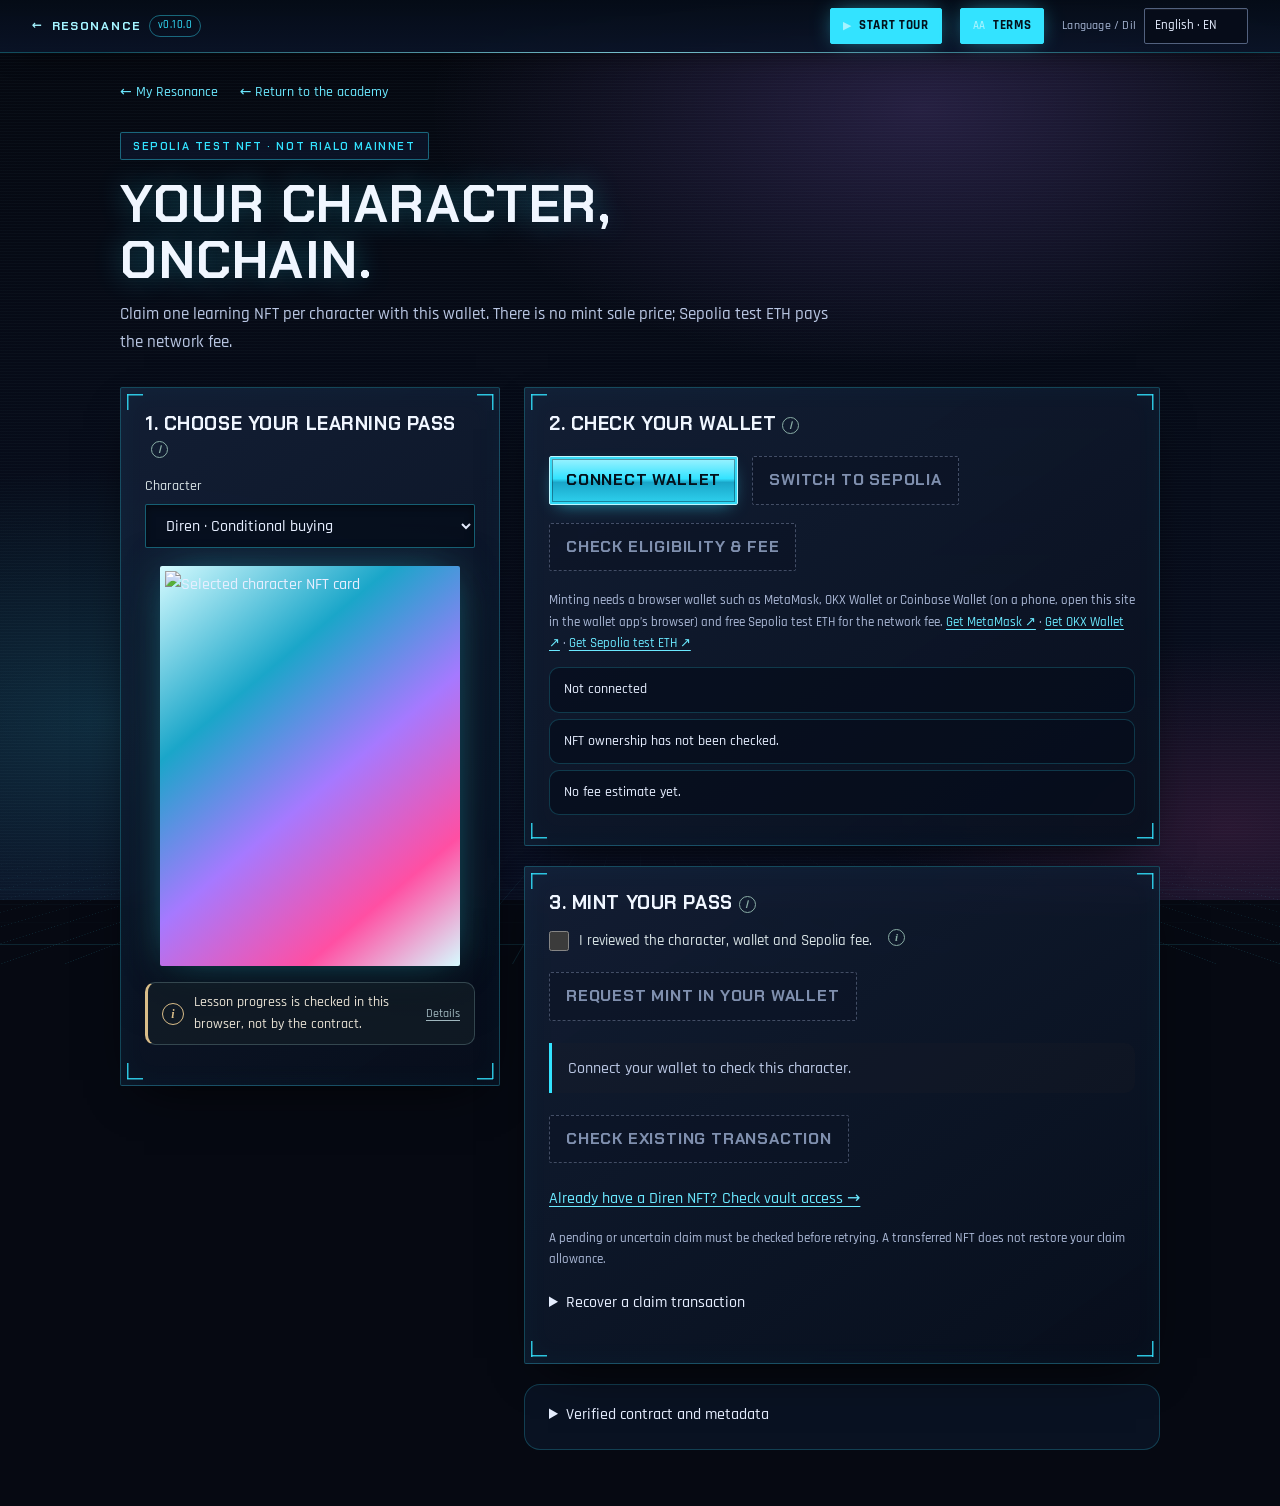
==== commit aa374cd8: "3D neon core, card tilt, one-step cover scroll, neon pass previews, one entry per wallet - Home: neo" ====
--- a/output/selection/mint/index.html
+++ b/output/selection/mint/index.html
@@ -40,4 +40,4 @@
 #contract{font:13px/1.5 ui-monospace,SFMono-Regular,Menlo,monospace;color:#c9d7dc}
 @media(max-width:860px){.mint-layout{grid-template-columns:1fr}.pass-card{position:static}.pass-card #preview{max-width:240px}}
 @media(max-width:420px){.step{padding:18px}button{width:100%;margin:6px 0}.row{display:block}}
-</style><link rel="stylesheet" id="anime-theme" href="../anime-theme.css"><script src="../site-bar.js"></script><script src="../anime-theme.js" defer></script><script src="../glossary.js"></script><script src="../tour.js"></script><script src="../i18n/i18n.js"></script><script src="../demo-unit.js"></script></head><body class="mint-page"><main><nav class="crumbs" aria-label="Breadcrumb"><a href="../my/index.html">← My Resonance</a><a href="../resonance-playable-v1.html">← Return to the academy</a></nav><header class="mint-hero"><div class="badge">SEPOLIA TEST NFT · NOT RIALO MAINNET</div><h1>Your character, onchain.</h1><p>Claim one learning NFT per character with this wallet. There is no mint sale price; Sepolia test ETH pays the network fee.</p></header><div class="mint-layout"><section class="step pass-card"><h2>1. Choose your learning pass</h2><label for="character">Character</label><select id="character"><option value="0">Diren · Conditional buying</option><option value="1">Ece · Reserve Studio</option><option value="2">Denis · Web3 Budget Studio</option><option value="3">Ade · Plan Lab</option></select><img id="preview" alt="Selected character NFT card"><p id="learning"></p><p id="lesson-start" hidden><a class="next-link" href="../resonance-playable-v1.html"></a></p><p id="artwork-note" class="muted" hidden>Wallets show this pass with its original Eric artwork and name. The Sepolia contract’s artwork is fixed; studio access is the same.</p><details class="fine-print"><summary>Lesson progress is checked in this browser, not by the contract.</summary><p>This app checks local lesson progress. The test contract itself does not verify education; direct claims are permissionless. A Diren NFT opens the conditional-buy simulation. An Ece NFT opens the Reserve Studio budget-protection rehearsal.</p></details></section><div class="mint-steps"><section class="step"><h2>2. Check your wallet</h2><div class="row"><button id="connect">Connect wallet</button><button id="switch" disabled>Switch to Sepolia</button><button id="refresh" disabled>Check eligibility & fee</button></div><p class="muted wallet-needs"><span>Minting needs a browser wallet such as MetaMask, Rabby or Coinbase Wallet (on a phone, open this site in the wallet app’s browser) and free Sepolia test ETH for the network fee.</span> <a href="https://metamask.io/download/" target="_blank" rel="noopener">Get MetaMask ↗</a> · <a href="https://rabby.io/" target="_blank" rel="noopener">Get Rabby ↗</a> · <a href="https://cloud.google.com/application/web3/faucet/ethereum/sepolia" target="_blank" rel="noopener">Get Sepolia test ETH ↗</a></p><p id="account">Not connected</p><p id="holdings">NFT ownership has not been checked.</p><p id="fee">No fee estimate yet.</p></section><section class="step"><h2>3. Mint your pass</h2><label><input id="consent" type="checkbox"> I reviewed the character, wallet and Sepolia fee.</label><button id="claim" disabled>Request mint in your wallet</button><p id="status" role="status" aria-live="polite">Connect your wallet to check this character.</p><button id="receipt" disabled>Check existing transaction</button><a id="explorer" hidden target="_blank" rel="noopener noreferrer">View transaction</a><section id="vault-next" hidden aria-label="Next step"><h2>Your next step: try your rule.</h2><p>Your wallet holds a Diren pass. Continue to the vault and connect the same wallet; ownership is checked again there.</p><a class="next-link" href="../vault/index.html">Continue to Diren’s vault →</a><p class="muted">Start with Guided practice → A successful purchase. Purchases use fictional credits, not real funds.</p></section><p><a id="vault-access" href="../vault/index.html">Already have a Diren NFT? Check vault access →</a></p><p class="muted">A pending or uncertain claim must be checked before retrying. A transferred NFT does not restore your claim allowance.</p><details><summary>Recover a claim transaction</summary><label for="hash">Sepolia transaction hash</label><input id="hash" type="text" placeholder="0x…"><button id="recover" disabled>Check this hash</button></details></section><details class="step-extra"><summary>Verified contract and metadata</summary><p id="contract"></p><a id="metadata" target="_blank" rel="noopener noreferrer">Read this character’s IPFS metadata</a><p class="muted">Deployment bytecode and constructor data were independently checked. This does not mean explorer source verification or a security audit. Wallet/indexer image support and ongoing IPFS retention still need checking.</p></details></div></div></main><script src="../deploy/ethers.umd.min.js"></script><script src="../nft-artwork.js"></script><script src="mint-config.js"></script><script src="../wallet.js"></script><script src="mint.js"></script></body></html>
+</style><link rel="stylesheet" id="anime-theme" href="../anime-theme.css"><script src="../site-bar.js"></script><script src="../anime-theme.js" defer></script><script src="../glossary.js"></script><script src="../tour.js"></script><script src="../i18n/i18n.js"></script><script src="../demo-unit.js"></script></head><body class="mint-page"><main><nav class="crumbs" aria-label="Breadcrumb"><a href="../my/index.html">← My Resonance</a><a href="../resonance-playable-v1.html">← Return to the academy</a></nav><header class="mint-hero"><div class="badge">SEPOLIA TEST NFT · NOT RIALO MAINNET</div><h1>Your character, onchain.</h1><p>Claim one learning NFT per character with this wallet. There is no mint sale price; Sepolia test ETH pays the network fee.</p></header><div class="mint-layout"><section class="step pass-card"><h2>1. Choose your learning pass</h2><label for="character">Character</label><select id="character"><option value="0">Diren · Conditional buying</option><option value="1">Ece · Reserve Studio</option><option value="2">Denis · Web3 Budget Studio</option><option value="3">Ade · Plan Lab</option></select><img id="preview" alt="Selected character NFT card"><p id="learning"></p><p id="lesson-start" hidden><a class="next-link" href="../resonance-playable-v1.html"></a></p><p id="artwork-note" class="muted" hidden>Wallets show this pass with its original Eric artwork and name. The Sepolia contract’s artwork is fixed; studio access is the same.</p><details class="fine-print"><summary>Lesson progress is checked in this browser, not by the contract.</summary><p>This app checks local lesson progress. The test contract itself does not verify education; direct claims are permissionless. A Diren NFT opens the conditional-buy simulation. An Ece NFT opens the Reserve Studio budget-protection rehearsal.</p></details></section><div class="mint-steps"><section class="step"><h2>2. Check your wallet</h2><div class="row"><button id="connect">Connect wallet</button><button id="switch" disabled>Switch to Sepolia</button><button id="refresh" disabled>Check eligibility & fee</button></div><p class="muted wallet-needs"><span>Minting needs a browser wallet such as MetaMask, OKX Wallet or Coinbase Wallet (on a phone, open this site in the wallet app’s browser) and free Sepolia test ETH for the network fee.</span> <a href="https://metamask.io/download/" target="_blank" rel="noopener">Get MetaMask ↗</a> · <a href="https://www.okx.com/web3" target="_blank" rel="noopener">Get OKX Wallet ↗</a> · <a href="https://cloud.google.com/application/web3/faucet/ethereum/sepolia" target="_blank" rel="noopener">Get Sepolia test ETH ↗</a></p><p id="account">Not connected</p><p id="holdings">NFT ownership has not been checked.</p><p id="fee">No fee estimate yet.</p></section><section class="step"><h2>3. Mint your pass</h2><label><input id="consent" type="checkbox"> I reviewed the character, wallet and Sepolia fee.</label><button id="claim" disabled>Request mint in your wallet</button><p id="status" role="status" aria-live="polite">Connect your wallet to check this character.</p><button id="receipt" disabled>Check existing transaction</button><a id="explorer" hidden target="_blank" rel="noopener noreferrer">View transaction</a><section id="vault-next" hidden aria-label="Next step"><h2>Your next step: try your rule.</h2><p>Your wallet holds a Diren pass. Continue to the vault and connect the same wallet; ownership is checked again there.</p><a class="next-link" href="../vault/index.html">Continue to Diren’s vault →</a><p class="muted">Start with Guided practice → A successful purchase. Purchases use fictional credits, not real funds.</p></section><p><a id="vault-access" href="../vault/index.html">Already have a Diren NFT? Check vault access →</a></p><p class="muted">A pending or uncertain claim must be checked before retrying. A transferred NFT does not restore your claim allowance.</p><details><summary>Recover a claim transaction</summary><label for="hash">Sepolia transaction hash</label><input id="hash" type="text" placeholder="0x…"><button id="recover" disabled>Check this hash</button></details></section><details class="step-extra"><summary>Verified contract and metadata</summary><p id="contract"></p><a id="metadata" target="_blank" rel="noopener noreferrer">Read this character’s IPFS metadata</a><p class="muted">Deployment bytecode and constructor data were independently checked. This does not mean explorer source verification or a security audit. Wallet/indexer image support and ongoing IPFS retention still need checking.</p></details></div></div></main><script src="../deploy/ethers.umd.min.js"></script><script src="../nft-artwork.js"></script><script src="mint-config.js"></script><script src="../wallet.js"></script><script src="mint.js"></script></body></html>
--- a/output/selection/anime-theme.css
+++ b/output/selection/anime-theme.css
@@ -1273,17 +1273,8 @@
 :root #chapter:has(.layout > img.portrait) .learning-note::before { content: none; }
 :root #chapter:has(.layout > img.portrait) .learning-note::after { left: 24px; }
 
-/* ------------------------------------------------------------------ 12. Page changes: a short neon fade between pages */
-/* Same-origin page loads cross-fade where the browser supports view transitions; elsewhere pages load as before. */
-@view-transition { navigation: auto; }
-::view-transition-old(root) { animation: vn-page-out .2s ease-in both; }
-::view-transition-new(root) { animation: vn-page-in .32s cubic-bezier(.2, .7, .2, 1) both; }
-@keyframes vn-page-out { to { opacity: 0; filter: brightness(1.5) saturate(1.4); } }
-@keyframes vn-page-in { from { opacity: 0; transform: perspective(900px) translateZ(-50px) translateY(8px); } }
-@media (prefers-reduced-motion: reduce) {
-  @view-transition { navigation: none; }
-  :root body::after { animation: none; }
-}
+/* ------------------------------------------------------------------ 12. Reduced motion for the grid floor */
+@media (prefers-reduced-motion: reduce) { :root body::after { animation: none; } }
 
 /* ------------------------------------------------------------------ 13. Pages with their own palettes (home, mint, My Resonance, vaults) */
 /* The theme loads last, so redefining the pages' colour variables here turns their accents neon without touching their rules. */
@@ -1344,7 +1335,25 @@
 /* Character cards lean toward the pointer, like the Nexus operator cards. */
 :root :is(#resonance-select .rs-person, #characters .card) { transition: transform .35s ease, box-shadow .3s, filter .3s; }
 @media (hover: hover) and (prefers-reduced-motion: no-preference) {
-  :root :is(#resonance-select .rs-person, #characters .card):hover { transform: perspective(900px) rotateY(-4deg) translateY(-6px); }
+  :root :is(#resonance-select .rs-person, #characters .card):hover {
+    transform: perspective(900px) rotateX(var(--vn-tilt-x, 0deg)) rotateY(var(--vn-tilt-y, -4deg)) translateY(-6px);
+    transition: transform .12s ease-out, box-shadow .3s, filter .3s;
+  }
+  /* Neon glare that follows the pointer (anime-theme.js sets the position). */
+  :root :is(#resonance-select .rs-person, #characters .card)::before {
+    content: "";
+    position: absolute;
+    inset: 0;
+    z-index: 2;
+    pointer-events: none;
+    opacity: 0;
+    transition: opacity .3s;
+    background:
+      radial-gradient(circle at var(--vn-glare-x, 50%) var(--vn-glare-y, 30%), rgba(164, 243, 255, .3), transparent 42%),
+      linear-gradient(115deg, transparent 38%, rgba(255, 79, 163, .14) 50%, transparent 62%);
+    mix-blend-mode: screen;
+  }
+  :root :is(#resonance-select .rs-person, #characters .card):hover::before { opacity: 1; }
 }
 
 /* Phones: long capitalised words (Turkish especially) must fit the line instead of breaking mid-word. */
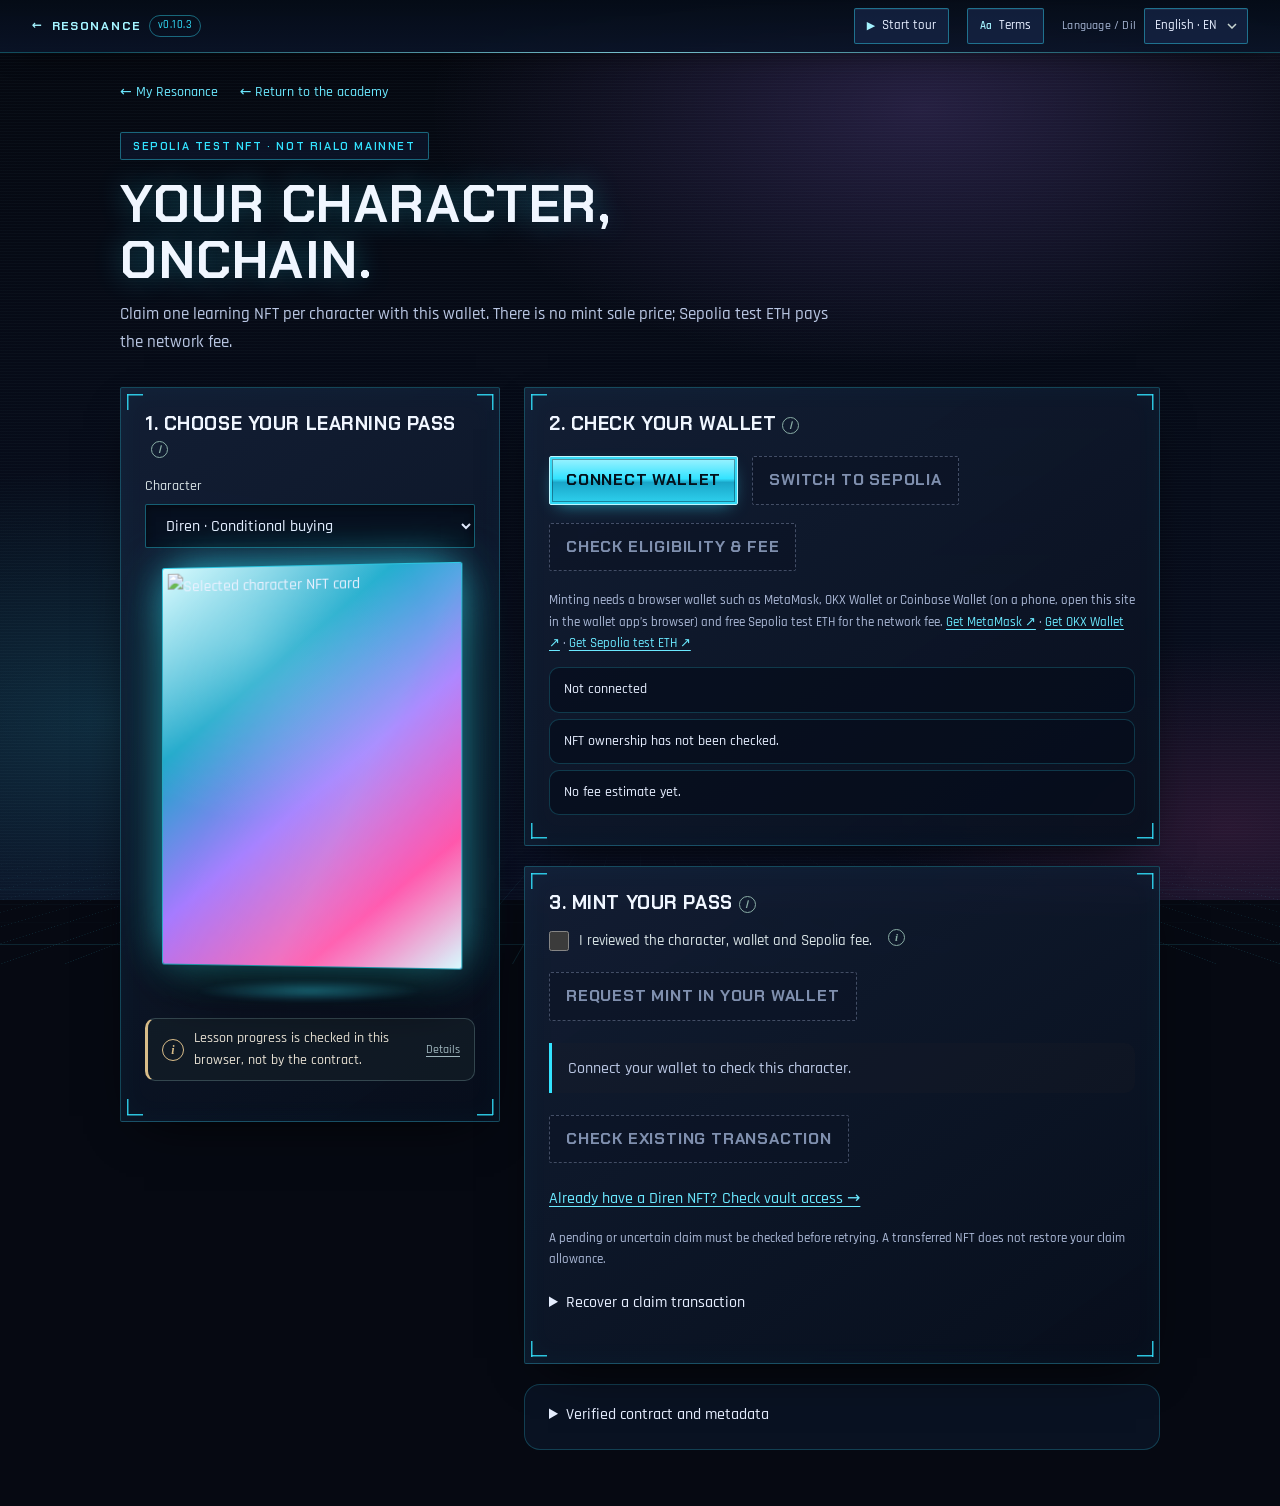
==== commit 272a8bdb: "Smooth home glide, 3D emblems and passes, no layout shift on load (0.10.3) - Home: the cover and int" ====
--- a/output/selection/mint/index.html
+++ b/output/selection/mint/index.html
@@ -40,4 +40,4 @@
 #contract{font:13px/1.5 ui-monospace,SFMono-Regular,Menlo,monospace;color:#c9d7dc}
 @media(max-width:860px){.mint-layout{grid-template-columns:1fr}.pass-card{position:static}.pass-card #preview{max-width:240px}}
 @media(max-width:420px){.step{padding:18px}button{width:100%;margin:6px 0}.row{display:block}}
-</style><link rel="stylesheet" id="anime-theme" href="../anime-theme.css"><script src="../site-bar.js"></script><script src="../anime-theme.js" defer></script><script src="../glossary.js"></script><script src="../tour.js"></script><script src="../i18n/i18n.js"></script><script src="../demo-unit.js"></script></head><body class="mint-page"><main><nav class="crumbs" aria-label="Breadcrumb"><a href="../my/index.html">← My Resonance</a><a href="../resonance-playable-v1.html">← Return to the academy</a></nav><header class="mint-hero"><div class="badge">SEPOLIA TEST NFT · NOT RIALO MAINNET</div><h1>Your character, onchain.</h1><p>Claim one learning NFT per character with this wallet. There is no mint sale price; Sepolia test ETH pays the network fee.</p></header><div class="mint-layout"><section class="step pass-card"><h2>1. Choose your learning pass</h2><label for="character">Character</label><select id="character"><option value="0">Diren · Conditional buying</option><option value="1">Ece · Reserve Studio</option><option value="2">Denis · Web3 Budget Studio</option><option value="3">Ade · Plan Lab</option></select><img id="preview" alt="Selected character NFT card"><p id="learning"></p><p id="lesson-start" hidden><a class="next-link" href="../resonance-playable-v1.html"></a></p><p id="artwork-note" class="muted" hidden>Wallets show this pass with its original Eric artwork and name. The Sepolia contract’s artwork is fixed; studio access is the same.</p><details class="fine-print"><summary>Lesson progress is checked in this browser, not by the contract.</summary><p>This app checks local lesson progress. The test contract itself does not verify education; direct claims are permissionless. A Diren NFT opens the conditional-buy simulation. An Ece NFT opens the Reserve Studio budget-protection rehearsal.</p></details></section><div class="mint-steps"><section class="step"><h2>2. Check your wallet</h2><div class="row"><button id="connect">Connect wallet</button><button id="switch" disabled>Switch to Sepolia</button><button id="refresh" disabled>Check eligibility & fee</button></div><p class="muted wallet-needs"><span>Minting needs a browser wallet such as MetaMask, OKX Wallet or Coinbase Wallet (on a phone, open this site in the wallet app’s browser) and free Sepolia test ETH for the network fee.</span> <a href="https://metamask.io/download/" target="_blank" rel="noopener">Get MetaMask ↗</a> · <a href="https://www.okx.com/web3" target="_blank" rel="noopener">Get OKX Wallet ↗</a> · <a href="https://cloud.google.com/application/web3/faucet/ethereum/sepolia" target="_blank" rel="noopener">Get Sepolia test ETH ↗</a></p><p id="account">Not connected</p><p id="holdings">NFT ownership has not been checked.</p><p id="fee">No fee estimate yet.</p></section><section class="step"><h2>3. Mint your pass</h2><label><input id="consent" type="checkbox"> I reviewed the character, wallet and Sepolia fee.</label><button id="claim" disabled>Request mint in your wallet</button><p id="status" role="status" aria-live="polite">Connect your wallet to check this character.</p><button id="receipt" disabled>Check existing transaction</button><a id="explorer" hidden target="_blank" rel="noopener noreferrer">View transaction</a><section id="vault-next" hidden aria-label="Next step"><h2>Your next step: try your rule.</h2><p>Your wallet holds a Diren pass. Continue to the vault and connect the same wallet; ownership is checked again there.</p><a class="next-link" href="../vault/index.html">Continue to Diren’s vault →</a><p class="muted">Start with Guided practice → A successful purchase. Purchases use fictional credits, not real funds.</p></section><p><a id="vault-access" href="../vault/index.html">Already have a Diren NFT? Check vault access →</a></p><p class="muted">A pending or uncertain claim must be checked before retrying. A transferred NFT does not restore your claim allowance.</p><details><summary>Recover a claim transaction</summary><label for="hash">Sepolia transaction hash</label><input id="hash" type="text" placeholder="0x…"><button id="recover" disabled>Check this hash</button></details></section><details class="step-extra"><summary>Verified contract and metadata</summary><p id="contract"></p><a id="metadata" target="_blank" rel="noopener noreferrer">Read this character’s IPFS metadata</a><p class="muted">Deployment bytecode and constructor data were independently checked. This does not mean explorer source verification or a security audit. Wallet/indexer image support and ongoing IPFS retention still need checking.</p></details></div></div></main><script src="../deploy/ethers.umd.min.js"></script><script src="../nft-artwork.js"></script><script src="mint-config.js"></script><script src="../wallet.js"></script><script src="mint.js"></script></body></html>
+</style><link rel="stylesheet" id="anime-theme" href="../anime-theme.css"><script src="../site-bar.js"></script><script src="../anime-theme.js" defer></script><script src="../depth.js" defer></script><script src="../glossary.js"></script><script src="../tour.js"></script><script src="../i18n/i18n.js"></script><script src="../demo-unit.js"></script></head><body class="mint-page"><main><nav class="crumbs" aria-label="Breadcrumb"><a href="../my/index.html">← My Resonance</a><a href="../resonance-playable-v1.html">← Return to the academy</a></nav><header class="mint-hero"><div class="badge">SEPOLIA TEST NFT · NOT RIALO MAINNET</div><h1>Your character, onchain.</h1><p>Claim one learning NFT per character with this wallet. There is no mint sale price; Sepolia test ETH pays the network fee.</p></header><div class="mint-layout"><section class="step pass-card"><h2>1. Choose your learning pass</h2><label for="character">Character</label><select id="character"><option value="0">Diren · Conditional buying</option><option value="1">Ece · Reserve Studio</option><option value="2">Denis · Web3 Budget Studio</option><option value="3">Ade · Plan Lab</option></select><img id="preview" alt="Selected character NFT card"><p id="learning"></p><p id="lesson-start" hidden><a class="next-link" href="../resonance-playable-v1.html"></a></p><p id="artwork-note" class="muted" hidden>Wallets show this pass with its original Eric artwork and name. The Sepolia contract’s artwork is fixed; studio access is the same.</p><details class="fine-print"><summary>Lesson progress is checked in this browser, not by the contract.</summary><p>This app checks local lesson progress. The test contract itself does not verify education; direct claims are permissionless. A Diren NFT opens the conditional-buy simulation. An Ece NFT opens the Reserve Studio budget-protection rehearsal.</p></details></section><div class="mint-steps"><section class="step"><h2>2. Check your wallet</h2><div class="row"><button id="connect">Connect wallet</button><button id="switch" disabled>Switch to Sepolia</button><button id="refresh" disabled>Check eligibility & fee</button></div><p class="muted wallet-needs"><span>Minting needs a browser wallet such as MetaMask, OKX Wallet or Coinbase Wallet (on a phone, open this site in the wallet app’s browser) and free Sepolia test ETH for the network fee.</span> <a href="https://metamask.io/download/" target="_blank" rel="noopener">Get MetaMask ↗</a> · <a href="https://www.okx.com/web3" target="_blank" rel="noopener">Get OKX Wallet ↗</a> · <a href="https://cloud.google.com/application/web3/faucet/ethereum/sepolia" target="_blank" rel="noopener">Get Sepolia test ETH ↗</a></p><p id="account">Not connected</p><p id="holdings">NFT ownership has not been checked.</p><p id="fee">No fee estimate yet.</p></section><section class="step"><h2>3. Mint your pass</h2><label><input id="consent" type="checkbox"> I reviewed the character, wallet and Sepolia fee.</label><button id="claim" disabled>Request mint in your wallet</button><p id="status" role="status" aria-live="polite">Connect your wallet to check this character.</p><button id="receipt" disabled>Check existing transaction</button><a id="explorer" hidden target="_blank" rel="noopener noreferrer">View transaction</a><section id="vault-next" hidden aria-label="Next step"><h2>Your next step: try your rule.</h2><p>Your wallet holds a Diren pass. Continue to the vault and connect the same wallet; ownership is checked again there.</p><a class="next-link" href="../vault/index.html">Continue to Diren’s vault →</a><p class="muted">Start with Guided practice → A successful purchase. Purchases use fictional credits, not real funds.</p></section><p><a id="vault-access" href="../vault/index.html">Already have a Diren NFT? Check vault access →</a></p><p class="muted">A pending or uncertain claim must be checked before retrying. A transferred NFT does not restore your claim allowance.</p><details><summary>Recover a claim transaction</summary><label for="hash">Sepolia transaction hash</label><input id="hash" type="text" placeholder="0x…"><button id="recover" disabled>Check this hash</button></details></section><details class="step-extra"><summary>Verified contract and metadata</summary><p id="contract"></p><a id="metadata" target="_blank" rel="noopener noreferrer">Read this character’s IPFS metadata</a><p class="muted">Deployment bytecode and constructor data were independently checked. This does not mean explorer source verification or a security audit. Wallet/indexer image support and ongoing IPFS retention still need checking.</p></details></div></div></main><script src="../deploy/ethers.umd.min.js"></script><script src="../nft-artwork.js"></script><script src="mint-config.js"></script><script src="../wallet.js"></script><script src="mint.js"></script></body></html>
--- a/output/selection/anime-theme.css
+++ b/output/selection/anime-theme.css
@@ -1305,7 +1305,7 @@
 :root .mint-page .badge { border-radius: 2px; border-color: rgba(51, 227, 255, .4); color: var(--vn-neon); font-family: var(--vn-display) !important; }
 :root .mint-page .pass-card #preview { border-radius: 2px; border-color: rgba(51, 227, 255, .35); box-shadow: 0 0 40px -10px rgba(51, 227, 255, .5), 0 18px 50px #0008; }
 /* Their buttons follow the neon command buttons. */
-:root :is(.mint-page button, .mint-page .next-link, body:has(#lesson-count) :is(button, .primary)) {
+:root :is(.mint-page button, .mint-page .next-link, body:has(#lesson-count) :is(button, .primary)):not(:where(#site-bar *, #tour-card *, #terms-panel *)) {
   background: var(--vn-neon);
   color: #04121c;
   border: 1px solid var(--vn-neon);
@@ -1316,13 +1316,13 @@
   letter-spacing: .05em;
   text-transform: uppercase;
 }
-:root :is(.mint-page button, body:has(#lesson-count) button):disabled {
+:root :is(.mint-page button, body:has(#lesson-count) button):disabled:not(:where(#site-bar *, #tour-card *, #terms-panel *)) {
   background: rgba(13, 21, 38, .6);
   color: #7f8fae;
   border: 1px dashed rgba(135, 150, 180, .45);
   box-shadow: none;
 }
-:root :is(.mint-page, body:has(#lesson-count)) :is(select, input[type=text]) { border-radius: 2px; background: #060c19; border-color: #52617e; }
+:root :is(.mint-page, body:has(#lesson-count)) :is(select, input[type=text]):not(:where(#site-bar *, #tour-card *, #terms-panel *)) { border-radius: 2px; background: #060c19; border-color: #52617e; }
 :root body:has(#lesson-count) .summary div { border-left-color: var(--vn-neon); background: linear-gradient(90deg, rgba(51, 227, 255, .07), transparent 70%); }
 :root body:has(#lesson-count) .summary strong { font-family: var(--vn-title) !important; color: #f0f6ff; text-shadow: 0 0 16px rgba(51, 227, 255, .35); }
 :root body:has(#lesson-count) .card img { border-radius: 2px; box-shadow: 0 0 0 1px rgba(51, 227, 255, .45), 0 0 18px -6px rgba(51, 227, 255, .6); }
@@ -1360,3 +1360,69 @@
 @media (max-width: 480px) {
   :root body :is(main, #chapter, #resonance-select) h1 { font-size: min(8.2vw, 34px) !important; letter-spacing: .01em; }
 }
+
+/* ------------------------------------------------------------------ 3D depth (depth.js) */
+/* Holographic pass (mint): thickness from four stacked edge layers, a glare, a slow float and a turn on change. */
+:root .holo-stage { display: block; width: 100%; max-width: 300px; perspective: 1100px; margin: 18px auto 8px; }
+@media (max-width: 860px) { :root .holo-stage { max-width: 240px; } }
+:root .holo { position: relative; display: block; transform-style: preserve-3d;
+  transform: rotateX(var(--vn-tilt-x, 0deg)) rotateY(var(--vn-tilt-y, -6deg));
+  transition: transform .6s cubic-bezier(.2, .8, .2, 1); animation: holo-float 7s ease-in-out infinite;
+  --holo-c: #33e3ff; --holo-c2: #a679ff; }
+:root .holo[data-tone=ece] { --holo-c: #ff4fa3; --holo-c2: #ffb3d6; }
+:root .holo[data-tone=denis] { --holo-c: #aa82ff; --holo-c2: #33e3ff; }
+:root .holo[data-tone=ade] { --holo-c: #ff8a4c; --holo-c2: #ffd27a; }
+:root .holo:hover { transition: transform .12s ease-out; }
+:root .mint-page .pass-card .holo > #preview { position: relative; display: block; width: 100%; max-width: none; margin: 0; transform: translateZ(1px); backface-visibility: hidden; -webkit-backface-visibility: hidden; animation: none; }
+:root .holo-edge { position: absolute; inset: 0; border-radius: 2px; background: linear-gradient(155deg, var(--holo-c), #101a35 55%, var(--holo-c2)); box-shadow: 0 0 0 1px color-mix(in srgb, var(--holo-c) 60%, transparent); }
+:root .holo-edge:nth-child(1) { transform: translateZ(-2px); }
+:root .holo-edge:nth-child(2) { transform: translateZ(-4px); }
+:root .holo-edge:nth-child(3) { transform: translateZ(-6px); }
+:root .holo-edge:nth-child(4) { transform: translateZ(-8px); box-shadow: 0 30px 60px -20px #000, 0 0 46px -8px var(--holo-c); }
+:root .holo-glare { position: absolute; inset: 0; z-index: 2; pointer-events: none; transform: translateZ(2px); mix-blend-mode: screen;
+  background: radial-gradient(circle at var(--vn-glare-x, 28%) var(--vn-glare-y, 18%), rgba(214, 251, 255, .32), transparent 46%),
+    linear-gradient(115deg, transparent 32%, color-mix(in srgb, var(--holo-c) 22%, transparent) 46%, color-mix(in srgb, var(--holo-c2) 18%, transparent) 54%, transparent 68%);
+  background-size: 100% 100%, 260% 100%; background-position: 0 0, var(--vn-glare-x, 30%) 0; opacity: .8; }
+:root .holo-stage::after { content: ""; display: block; height: 22px; margin: 14px 12% 0; border-radius: 50%; background: radial-gradient(closest-side, color-mix(in srgb, var(--holo-c, #33e3ff) 35%, transparent), transparent); filter: blur(2px); }
+:root .holo.holo-turn { animation: holo-turn .9s cubic-bezier(.2, .8, .2, 1), holo-float 7s ease-in-out .9s infinite; }
+@keyframes holo-float { 0%, 100% { translate: 0 0; } 50% { translate: 0 -9px; } }
+@keyframes holo-turn { from { rotate: y -180deg; } to { rotate: y 0deg; } }
+
+/* Pass rack (My Resonance): four passes on a turning ring; held passes glow, finished lessons are lit. */
+:root .pass-rack { display: none; }
+/* The header keeps room for the rack from the first paint (static CSS), so adding it later moves nothing. */
+@media (min-width: 861px) {
+  :root body:has(#lesson-count) main > header { position: relative; padding-right: 400px; padding-bottom: 56px; min-height: 250px; box-sizing: border-box; }
+  :root .pass-rack { display: block; position: absolute; right: 0; top: 8px; bottom: 20px; width: 380px; perspective: 1000px; }
+}
+:root .rack-ring { position: absolute; left: 50%; top: 50%; width: 0; height: 0; transform-style: preserve-3d; animation: rack-spin 36s linear infinite; }
+:root .pass-rack:hover .rack-ring, :root .pass-rack.rack-paused .rack-ring { animation-play-state: paused; }
+:root .rack-card { position: absolute; left: -62px; top: -83px; width: 124px; height: 166px; transform: rotateY(calc(var(--i) * 90deg)) translateZ(150px); }
+:root .rack-card img { display: block; width: 100%; height: 100%; object-fit: cover; border-radius: 2px; box-shadow: 0 0 0 1px rgba(159, 176, 216, .35); filter: grayscale(.55) brightness(.6) saturate(.8); transition: filter .4s, box-shadow .4s; }
+:root .rack-card[data-state=done] img { filter: none; box-shadow: 0 0 0 1px rgba(164, 243, 255, .6); }
+:root .rack-card[data-state=held] img { filter: saturate(1.15); box-shadow: 0 0 0 1px #a4f3ff, 0 0 26px -2px #33e3ff, 0 0 60px -10px #ff4fa3; }
+:root .rack-floor { position: absolute; left: 50%; bottom: -46px; width: 340px; height: 70px; margin-left: -170px; border-radius: 50%; border: 1px solid rgba(51, 227, 255, .3); box-shadow: 0 0 30px rgba(51, 227, 255, .18), inset 0 0 30px rgba(166, 121, 255, .2); transform: rotateX(70deg); }
+@keyframes rack-spin { from { transform: rotateX(-8deg) rotateY(0deg); } to { transform: rotateX(-8deg) rotateY(-360deg); } }
+
+/* Reveal: cards below the first screen rise into place once (depth.js marks them). */
+:root .reveal-wait { opacity: 0; }
+:root .reveal-in { animation: reveal-rise .85s cubic-bezier(.2, .8, .2, 1) var(--reveal-delay, 0ms) backwards; }
+:root .reveal-flat.reveal-in { animation-name: reveal-rise-flat; }
+@keyframes reveal-rise-flat { from { opacity: 0; transform: translateY(40px); } to { opacity: 1; transform: none; } }
+/* The start scale offsets the perspective growth of the tilted card's near edge, so a card never gets wider than itself (no horizontal overflow). */
+@keyframes reveal-rise { from { opacity: 0; transform: perspective(900px) translateY(48px) rotateX(14deg) scale(.9); } to { opacity: 1; transform: perspective(900px) translateY(0) rotateX(0) scale(1); } }
+
+/* Academy learning pass: it turns in when earned and leans toward the pointer like the character cards. */
+:root .rm-card { position: relative; animation: rm-card-in 1s cubic-bezier(.2, .8, .2, 1) backwards; }
+@keyframes rm-card-in { from { opacity: 0; transform: perspective(1000px) rotateY(-75deg) translateZ(-80px); } 60% { opacity: 1; } to { transform: perspective(1000px) rotateY(0) translateZ(0); } }
+@media (hover: hover) and (prefers-reduced-motion: no-preference) {
+  :root .rm-card { transition: transform .35s ease, box-shadow .3s; }
+  :root .rm-card:hover { transform: perspective(900px) rotateX(var(--vn-tilt-x, 0deg)) rotateY(var(--vn-tilt-y, -4deg)) translateY(-4px); transition: transform .12s ease-out, box-shadow .3s; box-shadow: 0 0 0 1px #a4f3ff, 0 24px 60px -20px #000, 0 0 40px -10px #33e3ff; }
+  :root .rm-card::after { content: ""; position: absolute; inset: 0; pointer-events: none; opacity: 0; transition: opacity .3s; mix-blend-mode: screen;
+    background: radial-gradient(circle at var(--vn-glare-x, 50%) var(--vn-glare-y, 30%), rgba(164, 243, 255, .3), transparent 45%); }
+  :root .rm-card:hover::after { opacity: 1; }
+}
+@media (prefers-reduced-motion: reduce) {
+  :root .holo, :root .holo.holo-turn, :root .rack-ring, :root .reveal-in, :root .rm-card { animation: none !important; }
+  :root .reveal-wait { opacity: 1 !important; }
+}
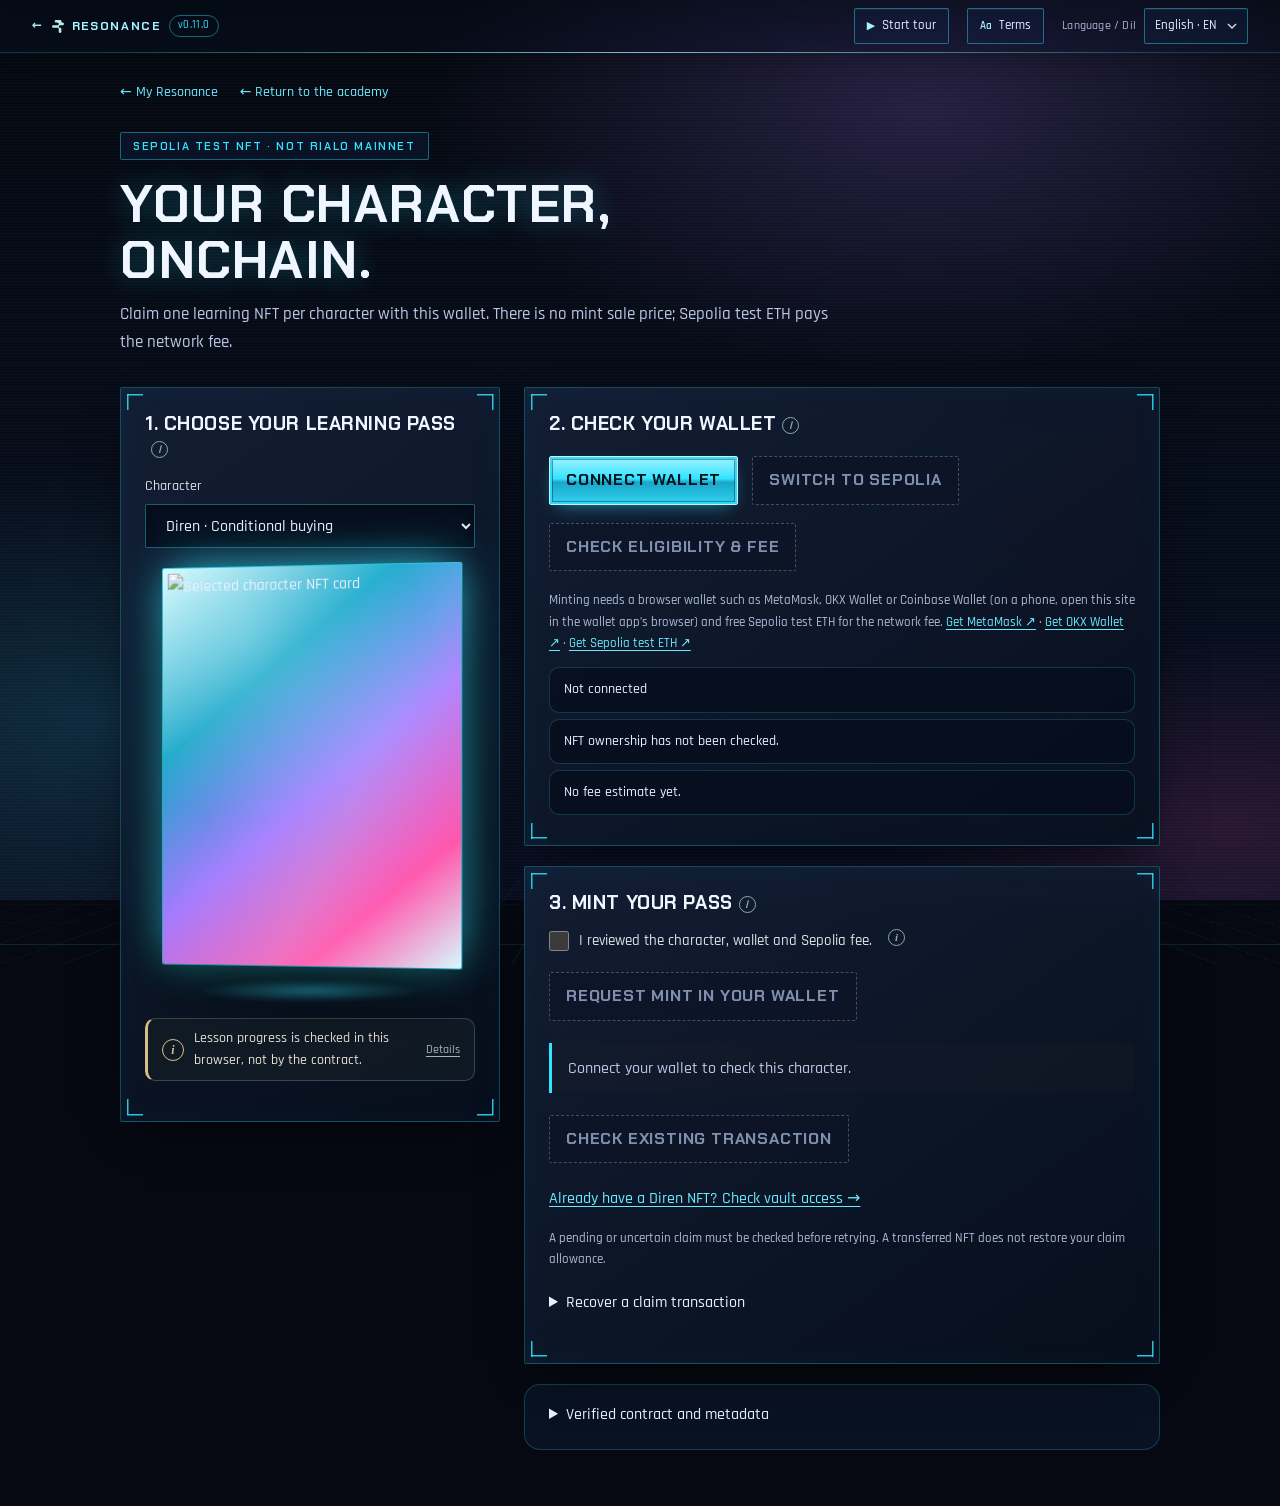
==== commit 9fb21686: "Clear use cases, wallet library on demand, audit fixes (0.11.0) - Each tool page says what it is for" ====
--- a/output/selection/mint/index.html
+++ b/output/selection/mint/index.html
@@ -40,4 +40,4 @@
 #contract{font:13px/1.5 ui-monospace,SFMono-Regular,Menlo,monospace;color:#c9d7dc}
 @media(max-width:860px){.mint-layout{grid-template-columns:1fr}.pass-card{position:static}.pass-card #preview{max-width:240px}}
 @media(max-width:420px){.step{padding:18px}button{width:100%;margin:6px 0}.row{display:block}}
-</style><link rel="stylesheet" id="anime-theme" href="../anime-theme.css"><script src="../site-bar.js"></script><script src="../anime-theme.js" defer></script><script src="../depth.js" defer></script><script src="../glossary.js"></script><script src="../tour.js"></script><script src="../i18n/i18n.js"></script><script src="../demo-unit.js"></script></head><body class="mint-page"><main><nav class="crumbs" aria-label="Breadcrumb"><a href="../my/index.html">← My Resonance</a><a href="../resonance-playable-v1.html">← Return to the academy</a></nav><header class="mint-hero"><div class="badge">SEPOLIA TEST NFT · NOT RIALO MAINNET</div><h1>Your character, onchain.</h1><p>Claim one learning NFT per character with this wallet. There is no mint sale price; Sepolia test ETH pays the network fee.</p></header><div class="mint-layout"><section class="step pass-card"><h2>1. Choose your learning pass</h2><label for="character">Character</label><select id="character"><option value="0">Diren · Conditional buying</option><option value="1">Ece · Reserve Studio</option><option value="2">Denis · Web3 Budget Studio</option><option value="3">Ade · Plan Lab</option></select><img id="preview" alt="Selected character NFT card"><p id="learning"></p><p id="lesson-start" hidden><a class="next-link" href="../resonance-playable-v1.html"></a></p><p id="artwork-note" class="muted" hidden>Wallets show this pass with its original Eric artwork and name. The Sepolia contract’s artwork is fixed; studio access is the same.</p><details class="fine-print"><summary>Lesson progress is checked in this browser, not by the contract.</summary><p>This app checks local lesson progress. The test contract itself does not verify education; direct claims are permissionless. A Diren NFT opens the conditional-buy simulation. An Ece NFT opens the Reserve Studio budget-protection rehearsal.</p></details></section><div class="mint-steps"><section class="step"><h2>2. Check your wallet</h2><div class="row"><button id="connect">Connect wallet</button><button id="switch" disabled>Switch to Sepolia</button><button id="refresh" disabled>Check eligibility & fee</button></div><p class="muted wallet-needs"><span>Minting needs a browser wallet such as MetaMask, OKX Wallet or Coinbase Wallet (on a phone, open this site in the wallet app’s browser) and free Sepolia test ETH for the network fee.</span> <a href="https://metamask.io/download/" target="_blank" rel="noopener">Get MetaMask ↗</a> · <a href="https://www.okx.com/web3" target="_blank" rel="noopener">Get OKX Wallet ↗</a> · <a href="https://cloud.google.com/application/web3/faucet/ethereum/sepolia" target="_blank" rel="noopener">Get Sepolia test ETH ↗</a></p><p id="account">Not connected</p><p id="holdings">NFT ownership has not been checked.</p><p id="fee">No fee estimate yet.</p></section><section class="step"><h2>3. Mint your pass</h2><label><input id="consent" type="checkbox"> I reviewed the character, wallet and Sepolia fee.</label><button id="claim" disabled>Request mint in your wallet</button><p id="status" role="status" aria-live="polite">Connect your wallet to check this character.</p><button id="receipt" disabled>Check existing transaction</button><a id="explorer" hidden target="_blank" rel="noopener noreferrer">View transaction</a><section id="vault-next" hidden aria-label="Next step"><h2>Your next step: try your rule.</h2><p>Your wallet holds a Diren pass. Continue to the vault and connect the same wallet; ownership is checked again there.</p><a class="next-link" href="../vault/index.html">Continue to Diren’s vault →</a><p class="muted">Start with Guided practice → A successful purchase. Purchases use fictional credits, not real funds.</p></section><p><a id="vault-access" href="../vault/index.html">Already have a Diren NFT? Check vault access →</a></p><p class="muted">A pending or uncertain claim must be checked before retrying. A transferred NFT does not restore your claim allowance.</p><details><summary>Recover a claim transaction</summary><label for="hash">Sepolia transaction hash</label><input id="hash" type="text" placeholder="0x…"><button id="recover" disabled>Check this hash</button></details></section><details class="step-extra"><summary>Verified contract and metadata</summary><p id="contract"></p><a id="metadata" target="_blank" rel="noopener noreferrer">Read this character’s IPFS metadata</a><p class="muted">Deployment bytecode and constructor data were independently checked. This does not mean explorer source verification or a security audit. Wallet/indexer image support and ongoing IPFS retention still need checking.</p></details></div></div></main><script src="../deploy/ethers.umd.min.js"></script><script src="../nft-artwork.js"></script><script src="mint-config.js"></script><script src="../wallet.js"></script><script src="mint.js"></script></body></html>
+</style><link rel="stylesheet" id="anime-theme" href="../anime-theme.css"><script src="../site-bar.js"></script><script src="../anime-theme.js" defer></script><script src="../depth.js" defer></script><script src="../glossary.js"></script><script src="../tour.js"></script><script src="../i18n/i18n.js"></script><script src="../demo-unit.js"></script></head><body class="mint-page"><main><nav class="crumbs" aria-label="Breadcrumb"><a href="../my/index.html">← My Resonance</a><a href="../resonance-playable-v1.html">← Return to the academy</a></nav><header class="mint-hero"><div class="badge">SEPOLIA TEST NFT · NOT RIALO MAINNET</div><h1>Your character, onchain.</h1><p>Claim one learning NFT per character with this wallet. There is no mint sale price; Sepolia test ETH pays the network fee.</p></header><div class="mint-layout"><section class="step pass-card"><h2>1. Choose your learning pass</h2><label for="character">Character</label><select id="character"><option value="0">Diren · Conditional buying</option><option value="1">Ece · Reserve Studio</option><option value="2">Denis · Web3 Budget Studio</option><option value="3">Ade · Plan Lab</option></select><img id="preview" alt="Selected character NFT card"><p id="learning"></p><p id="lesson-start" hidden><a class="next-link" href="../resonance-playable-v1.html"></a></p><p id="artwork-note" class="muted" hidden>Wallets show this pass with its original Eric artwork and name. The Sepolia contract’s artwork is fixed; studio access is the same.</p><details class="fine-print"><summary>Lesson progress is checked in this browser, not by the contract.</summary><p>This app checks local lesson progress. The test contract itself does not verify education; direct claims are permissionless. A Diren NFT opens the conditional-buy simulation. An Ece NFT opens the Reserve Studio budget-protection rehearsal.</p></details></section><div class="mint-steps"><section class="step"><h2>2. Check your wallet</h2><div class="row"><button id="connect">Connect wallet</button><button id="switch" disabled>Switch to Sepolia</button><button id="refresh" disabled>Check eligibility & fee</button></div><p class="muted wallet-needs"><span>Minting needs a browser wallet such as MetaMask, OKX Wallet or Coinbase Wallet (on a phone, open this site in the wallet app’s browser) and free Sepolia test ETH for the network fee.</span> <a href="https://metamask.io/download/" target="_blank" rel="noopener">Get MetaMask ↗</a> · <a href="https://www.okx.com/web3" target="_blank" rel="noopener">Get OKX Wallet ↗</a> · <a href="https://cloud.google.com/application/web3/faucet/ethereum/sepolia" target="_blank" rel="noopener">Get Sepolia test ETH ↗</a></p><p id="account">Not connected</p><p id="holdings">NFT ownership has not been checked.</p><p id="fee">No fee estimate yet.</p></section><section class="step"><h2>3. Mint your pass</h2><label><input id="consent" type="checkbox"> I reviewed the character, wallet and Sepolia fee.</label><button id="claim" disabled>Request mint in your wallet</button><p id="status" role="status" aria-live="polite">Connect your wallet to check this character.</p><button id="receipt" disabled>Check existing transaction</button><a id="explorer" hidden target="_blank" rel="noopener noreferrer">View transaction</a><section id="vault-next" hidden aria-label="Next step"><h2>Your next step: try your rule.</h2><p>Your wallet holds a Diren pass. Continue to the vault and connect the same wallet; ownership is checked again there.</p><a class="next-link" href="../vault/index.html">Continue to Diren’s vault →</a><p class="muted">Start with Guided practice → A successful purchase. Purchases use fictional credits, not real funds.</p></section><p><a id="vault-access" href="../vault/index.html">Already have a Diren NFT? Check vault access →</a></p><p class="muted">A pending or uncertain claim must be checked before retrying. A transferred NFT does not restore your claim allowance.</p><details><summary>Recover a claim transaction</summary><label for="hash">Sepolia transaction hash</label><input id="hash" type="text" placeholder="0x…"><button id="recover" disabled>Check this hash</button></details></section><details class="step-extra"><summary>Verified contract and metadata</summary><p id="contract"></p><a id="metadata" target="_blank" rel="noopener noreferrer">Read this character’s IPFS metadata</a><p class="muted">Deployment bytecode and constructor data were independently checked. This does not mean explorer source verification or a security audit. Wallet/indexer image support and ongoing IPFS retention still need checking.</p></details></div></div></main><script src="../ethers-lazy.js"></script><script src="../nft-artwork.js"></script><script src="mint-config.js"></script><script src="../wallet.js"></script><script src="mint.js"></script></body></html>
--- a/output/selection/anime-theme.css
+++ b/output/selection/anime-theme.css
@@ -60,9 +60,7 @@
 :root[data-vn-char="ade"]  { --vn-char: #ff8a4c; --vn-char-deep: #5a2a10; }
 
 /* Framed elements share one corner-bracket recipe; --vn-c recolours it per element. */
-:root :is(.tutorial-stage, .vn-framed, #chapter .layout > section:nth-child(2), #resonance-select .rs-bottom > section,
-  .workspace-page #first-example, .workspace-page .panel, .hero .portrait, #journey .card, #characters .card, .release,
-  #chapter .learning-note, .workspace-page .stats > div, #chapter .node, #result-headline, .workspace-page .card, .mint-layout .step) {
+:root :is(.vn-framed, #resonance-select .rs-bottom > section, .workspace-page #first-example, .workspace-page .panel, .hero .portrait, #journey .card, #characters .card, .release, .workspace-page .stats > div, #result-headline, .workspace-page .card, .mint-layout .step) {
   --vn-c: color-mix(in srgb, var(--vn-char) 85%, transparent);
   --vn-corners:
     linear-gradient(var(--vn-c), var(--vn-c)) left 6px top 6px / 16px 1.5px no-repeat,
@@ -124,8 +122,7 @@
 }
 :root body :is(h1, h2, h3, .rs-name, .brand, .rs-brand), :root body :is(h1, h2, h3) * { font-family: var(--vn-title) !important; }
 /* Labels and plates in spaced capitals. text-transform follows <html lang>, so Turkish i becomes İ. */
-:root body :is(.eyebrow, .rs-step, .rs-sub, #chapter .small, #chapter .tag, .number, .learning-progress,
-  .result-headline-eyebrow, #site-bar a#site-home, .rs-mark, .rs-label, #state, .workspace-page .stats span) {
+:root body :is(.eyebrow, .rs-step, .rs-sub, #chapter .small, #chapter .tag, .number, .result-headline-eyebrow, #site-bar a#site-home, .rs-mark, .rs-label, #state, .workspace-page .stats span) {
   font-family: var(--vn-display) !important;
   font-weight: 700;
   letter-spacing: .14em;
@@ -137,7 +134,7 @@
 /* Rajdhani has a small x-height; scale it to the size the old text font had, so line lengths and legibility hold. */
 :root body :where(#chapter, #resonance-select, main, nav, footer, #site-bar, .save-status, dialog) { font-size-adjust: .5; }
 :root body :is(.brand, .rs-brand, nav .brand) { font-family: var(--vn-display) !important; font-weight: 700; }
-:root[lang="tr"] body :is(.rs-label, #chapter .speech .small, #chapter .city-reaction .small, #opening-speaker) { font-family: var(--vn-title) !important; font-weight: 800; letter-spacing: .06em; }
+:root[lang="tr"] body :is(.rs-label) { font-family: var(--vn-title) !important; font-weight: 800; letter-spacing: .06em; }
 ::selection { background: var(--vn-gold); color: #04121c; }
 
 :root body :is(.eyebrow, .rs-step, .result-headline-eyebrow, #chapter header .small) { color: var(--vn-char) !important; }
@@ -145,10 +142,12 @@
 
 /* ------------------------------------------------------------------ 2. Top bar = system menu */
 :root #site-bar {
-  background: linear-gradient(180deg, rgba(5, 12, 23, .96), rgba(10, 20, 40, .9));
-  border-bottom: 1px solid rgba(51, 227, 255, .3);
-  box-shadow: 0 10px 30px -18px #000;
-  backdrop-filter: blur(8px);
+  /* Glass: the page shows through, blurred. */
+  background: linear-gradient(180deg, rgba(5, 12, 23, .5), rgba(10, 20, 40, .28));
+  border-bottom: 1px solid rgba(51, 227, 255, .22);
+  box-shadow: 0 10px 30px -22px #000;
+  -webkit-backdrop-filter: blur(14px) saturate(1.3);
+  backdrop-filter: blur(14px) saturate(1.3);
 }
 :root #site-bar::after {
   content: "";
@@ -166,7 +165,7 @@
 :root #site-bar .site-tool,
 :root #site-bar select,
 :root #site-bar #demo-unit-info > summary {
-  background-color: rgba(20, 35, 66, .85);
+  background-color: rgba(20, 35, 66, .38);
   border-color: var(--vn-line);
   color: var(--vn-cream);
   box-shadow: inset 0 1px 0 rgba(255, 255, 255, .06);
@@ -196,8 +195,7 @@
   text-transform: uppercase;
   text-shadow: none;
 }
-:root :is(#chapter .secondary, #chapter header button, #chapter .structure-inspector button, #resonance-select .rs-top button,
-  #resonance-select button.rs-secondary, .hero .button.secondary, .workspace-page button.secondary, .rl-learn-button, .save-menu-button, .profile-trigger, #chapter .choice, #chapter .knowledge-check button) {
+:root :is(#chapter .secondary, #chapter header button, #resonance-select .rs-top button, #resonance-select button.rs-secondary, .hero .button.secondary, .workspace-page button.secondary, .rl-learn-button, .save-menu-button, .profile-trigger) {
   background: rgba(13, 21, 38, .82);
   color: #e4edff;
   border: 1px solid #5e7194;
@@ -230,7 +228,7 @@
   opacity: .75;
 }
 /* Main "continue" calls get a slow light sweep. */
-:root :is(#resonance-select .rs-start, .hero .actions .button:not(.secondary), #character-enter, #chapter #next:not(:disabled), .workspace-page #example-next:not(:disabled)) {
+:root :is(#resonance-select .rs-start, .hero .actions .button:not(.secondary), #character-enter, .workspace-page #example-next:not(:disabled)) {
   background:
     linear-gradient(105deg, transparent 38%, rgba(255, 255, 255, .6) 50%, transparent 62%) var(--vn-sweep, -120%) 0 / 260% 100% no-repeat,
     var(--vn-neon);
@@ -465,7 +463,7 @@
   font-size: 11px;
   background: linear-gradient(var(--vn-gold), var(--vn-gold)) 9px 50% / 6px 6px no-repeat, rgba(13, 24, 46, .7);
 }
-:root #resonance-select h2 {
+:root #resonance-select .rs-title {
   text-align: center;
   font-weight: 800;
   font-size: 40px;
@@ -473,8 +471,8 @@
   text-shadow: 0 0 26px rgba(166, 121, 255, .8);
   margin-top: 34px;
 }
-:root #resonance-select h2::before,
-:root #resonance-select h2::after {
+:root #resonance-select .rs-title::before,
+:root #resonance-select .rs-title::after {
   content: "";
   display: inline-block;
   width: min(140px, 14vw);
@@ -660,340 +658,36 @@
 :root #chapter label { color: var(--vn-gold); font-size: 12px; letter-spacing: .06em; }
 
 /* The map is a framed game screen. */
-:root #chapter .map.tutorial-stage {
-  position: relative;
-  border: 1px solid rgba(51, 227, 255, .55);
-  border-radius: 2px;
-  background: linear-gradient(180deg, #171a3a, #0e1026);
-  box-shadow: 0 0 0 4px rgba(8, 15, 30, .85), 0 0 0 5px rgba(51, 227, 255, .25), 0 26px 60px -24px #000;
-}
-:root #chapter .map.tutorial-stage::after {
-  content: "";
-  position: absolute;
-  inset: 0;
-  border-radius: 2px;
-  pointer-events: none;
-  background: var(--vn-corners);
-  box-shadow: inset 0 0 40px rgba(5, 11, 25, .55);
-}
-:root #chapter .structure-button { font-family: var(--vn-body) !important; font-weight: 700; border-radius: 2px; border: 1px solid rgba(51, 227, 255, .75); background: rgba(10, 20, 42, .9); color: var(--vn-cream); text-shadow: 0 1px 2px #000; box-shadow: 0 0 0 1px rgba(5, 11, 23, .6), 0 4px 12px rgba(0, 0, 0, .45); }
-:root #chapter .structure-button[aria-pressed="true"] { background: linear-gradient(180deg, #a4f3ff, #33e3ff); color: #04121c; text-shadow: none; border: 2px solid #e0fcff; box-shadow: 0 0 18px rgba(51, 227, 255, .7); }
+
 /* The game's own change toast and vault chips wear the same frame (colours only; their motion is untouched). */
-:root .fx-toast, :root .vfx-chip {
+:root .vfx-chip {
   border: 1px solid rgba(51, 227, 255, .6);
   border-radius: 6px;
   background: linear-gradient(180deg, rgba(20, 35, 68, .96), rgba(8, 16, 30, .96));
   box-shadow: inset 0 0 0 2px rgba(8, 16, 30, .9), inset 0 0 0 3px rgba(51, 227, 255, .2), 0 10px 30px rgba(0, 0, 0, .6);
   font-family: var(--vn-body);
 }
-:root #chapter .structure-inspector { background: linear-gradient(180deg, rgba(17, 31, 59, .96), rgba(11, 21, 42, .96)); border-top: 1px solid var(--vn-line); }
-:root #chapter .structure-inspector h3 { color: var(--vn-gold-hi); font-weight: 800; }
 
 /* HUD gauges for SHIELD and RESERVE (the nodes' own ::before/::after belong to game-fx). */
-:root #chapter .tutorial-stage .nodes { padding: 12px; gap: 10px; background: rgba(6, 13, 27, .6); }
-:root #chapter .nodes .node {
-  border: 1px solid rgba(51, 227, 255, .5);
-  border-radius: 2px;
-  padding: 8px 12px 10px;
-  text-align: left;
-  background: var(--vn-corners), linear-gradient(160deg, #1d2148, #081120);
-}
-:root #chapter .node:has(#reserve) {
-  --vn-c: rgba(164, 243, 255, .9);
-  background: var(--vn-corners), radial-gradient(ellipse at 50% 115%, rgba(255, 79, 163, calc(.06 + var(--fx-fill, .5) * .24)), transparent 70%), linear-gradient(160deg, #16123a, #0a1222);
-}
-:root #chapter .node:has(#shield) { --vn-c: rgba(108, 245, 203, .9); background: var(--vn-corners), radial-gradient(ellipse at 50% 120%, rgba(108, 245, 203, .16), transparent 70%), linear-gradient(160deg, #18264a, #0a1428); }
-:root #chapter .node .small {
-  display: flex;
-  align-items: center;
-  gap: 7px;
-  font-size: 11px;
-  letter-spacing: .22em;
-  color: var(--vn-gold-hi);
-}
-:root #chapter .node:has(#shield) .small { color: #b9f3e8; }
-:root #chapter .node .small::before {
-  content: "";
-  flex: 0 0 auto;
-  width: 13px;
-  height: 15px;
-  background: currentColor;
-  -webkit-mask: url("data:image/svg+xml,%3Csvg xmlns='http://www.w3.org/2000/svg' viewBox='0 0 12 14'%3E%3Cpath d='M6 0l6 3.5v7L6 14 0 10.5v-7z'/%3E%3C/svg%3E") center / contain no-repeat;
-  mask: url("data:image/svg+xml,%3Csvg xmlns='http://www.w3.org/2000/svg' viewBox='0 0 12 14'%3E%3Cpath d='M6 0l6 3.5v7L6 14 0 10.5v-7z'/%3E%3C/svg%3E") center / contain no-repeat;
-  filter: drop-shadow(0 0 4px currentColor);
-}
-:root #chapter .node:has(#shield) .small::before {
-  -webkit-mask-image: url("data:image/svg+xml,%3Csvg xmlns='http://www.w3.org/2000/svg' viewBox='0 0 12 14'%3E%3Cpath d='M6 0l6 2v5c0 3.3-2.6 6-6 7-3.4-1-6-3.7-6-7V2z'/%3E%3C/svg%3E");
-  mask-image: url("data:image/svg+xml,%3Csvg xmlns='http://www.w3.org/2000/svg' viewBox='0 0 12 14'%3E%3Cpath d='M6 0l6 2v5c0 3.3-2.6 6-6 7-3.4-1-6-3.7-6-7V2z'/%3E%3C/svg%3E");
-}
-:root #chapter .tutorial-stage .number,
-:root #chapter.first-wave-layout .number {
-  font: 800 28px/1.1 var(--vn-body) !important;
-  letter-spacing: 0;
-  color: var(--vn-gold-hi);
-  text-shadow: 0 0 14px rgba(51, 227, 255, .65), 0 2px 0 #000;
-  font-variant-numeric: tabular-nums;
-}
-:root #chapter #shield.number { color: #dcfff3; text-shadow: 0 0 14px rgba(108, 245, 203, .75), 0 2px 0 #000; }
-:root #chapter .node .meter {
-  position: relative;
-  height: 10px;
-  margin-top: 4px;
-  border-radius: 2px;
-  background: #090a1c;
-  box-shadow: inset 0 0 0 1px rgba(51, 227, 255, .35), inset 0 2px 4px #000;
-  overflow: hidden;
-}
-:root #chapter .node .meter::after {
-  content: "";
-  position: absolute;
-  inset: 0;
-  background: repeating-linear-gradient(90deg, transparent 0 calc(10% - 2px), rgba(6, 12, 27, .9) calc(10% - 2px) 10%);
-  pointer-events: none;
-}
-:root #chapter #rbar.fill { background: linear-gradient(180deg, #d6fbff, #ff4fa3 55%, #b0306e); box-shadow: 0 0 10px rgba(51, 227, 255, .8); }
-:root #chapter #sbar.fill { background: linear-gradient(180deg, #e2fffa, #6cf5cb 55%, #3a9f95); box-shadow: 0 0 10px rgba(108, 245, 203, .8); }
-:root #chapter #arrow { color: var(--vn-gold-hi); text-shadow: 0 0 10px var(--vn-lantern); font-size: 20px; }
 
 /* Wave narration: a dialogue box that slides over the (hidden) HUD while the wave plays,
    with the character's cut-in portrait standing at its left. */
-:root #chapter .animation-message {
-  position: relative;
-  min-height: 74px;
-  padding: 22px 46px 14px 168px;
-  color: var(--vn-cream);
-  font-size: 14px;
-  line-height: 1.6;
-  pointer-events: none;
-  border: 1px solid rgba(51, 227, 255, .65);
-  border-radius: 2px;
-  background:
-    url("data:image/svg+xml,%3Csvg xmlns='http://www.w3.org/2000/svg' viewBox='0 0 10 10'%3E%3Cpath d='M5 0L10 5L5 10L0 5Z' fill='%2333e3ff' fill-opacity='.6'/%3E%3C/svg%3E") right 18px bottom 12px / 8px 8px no-repeat,
-    linear-gradient(180deg, rgba(18, 33, 63, .97), rgba(8, 16, 30, .98));
-  box-shadow: inset 0 0 0 3px rgba(8, 16, 30, .9), inset 0 0 0 4px var(--vn-line-soft), 0 -10px 30px -10px rgba(0, 0, 0, .7);
-  animation: vn-box-in .35s ease-out both;
-}
-:root #chapter .animation-message::before {
-  content: "";
-  position: absolute;
-  left: 8px;
-  bottom: 0;
-  width: 150px;
-  height: 196px;
-  background: var(--vn-face) 50% 0 / cover no-repeat;
-  -webkit-mask-image: linear-gradient(to bottom, transparent, #000 12%, #000 74%, transparent), linear-gradient(to right, transparent, #000 16%, #000 80%, transparent);
-  -webkit-mask-composite: source-in;
-  mask-image: linear-gradient(to bottom, transparent, #000 12%, #000 74%, transparent), linear-gradient(to right, transparent, #000 16%, #000 80%, transparent);
-  mask-composite: intersect;
-  filter: drop-shadow(0 0 1px var(--vn-char));
-  animation: vn-cutin .45s cubic-bezier(.2, .8, .2, 1) both;
-}
-:root #chapter .animation-message::after {
-  position: absolute;
-  top: -13px;
-  left: 168px;
-  padding: 4px 18px 4px 14px;
-  font: 700 11px/1.3 var(--vn-display);
-  letter-spacing: .2em;
-  color: #04121c;
-  background: linear-gradient(90deg, #a4f3ff, var(--vn-char) 70%);
-  clip-path: polygon(0 0, 100% 0, calc(100% - 9px) 100%, 0 100%);
-}
-:root #chapter .map.tutorial-stage > .animation-message { position: absolute; left: 12px; right: 12px; bottom: 12px; z-index: 3; }
-@media (min-width: 651px) {
-  :root #chapter .map.tutorial-stage { container-type: inline-size; }
-  :root #chapter .map.tutorial-stage > .animation-message {
-    top: calc(100cqw * 7 / 12 - 14px);
-    bottom: auto;
-    right: auto;
-    width: min(470px, 66%);
-    min-height: 0;
-    padding: 18px 40px 12px 142px;
-    transform: translateY(-100%);
-  }
-  :root #chapter .map.tutorial-stage > .animation-message::before { width: 136px; height: 178px; left: 2px; }
-  :root #chapter .map.tutorial-stage > .animation-message::after { left: 142px; }
-  /* While the wave plays (the HUD is hidden by the game), a small "processing" diamond row holds its place. */
-  :root #chapter[data-visual-busy="true"] .map.tutorial-stage::before {
-    content: "";
-    position: absolute;
-    left: calc(50% - 34px);
-    bottom: 44px;
-    width: 68px;
-    height: 12px;
-    pointer-events: none;
-    background: url("data:image/svg+xml,%3Csvg xmlns='http://www.w3.org/2000/svg' viewBox='0 0 10 10'%3E%3Cpath d='M5 0L10 5L5 10L0 5Z' fill='%2333e3ff'/%3E%3C/svg%3E") 0 50% / 10px 10px no-repeat, url("data:image/svg+xml,%3Csvg xmlns='http://www.w3.org/2000/svg' viewBox='0 0 10 10'%3E%3Cpath d='M5 0L10 5L5 10L0 5Z' fill='%2333e3ff'/%3E%3C/svg%3E") 50% 50% / 10px 10px no-repeat, url("data:image/svg+xml,%3Csvg xmlns='http://www.w3.org/2000/svg' viewBox='0 0 10 10'%3E%3Cpath d='M5 0L10 5L5 10L0 5Z' fill='%2333e3ff'/%3E%3C/svg%3E") 100% 50% / 10px 10px no-repeat;
-    filter: drop-shadow(0 0 6px rgba(51, 227, 255, .8));
-    animation: vn-wait 1.2s ease-in-out infinite;
-  }
-}
-@keyframes vn-wait { 50% { opacity: .35; } }
-@keyframes vn-cutin { from { opacity: 0; translate: -24px 0; } to { opacity: 1; translate: 0 0; } }
-@keyframes vn-box-in { from { opacity: 0; translate: 0 10px; } to { opacity: 1; translate: 0 0; } }
-@keyframes vn-cue { 0%, 100% { --vn-bob: 0px; --vn-cue: 1; } 50% { --vn-bob: 4px; --vn-cue: .35; } }
 
 /* Character name plates (decorative, empty alt text). */
-:root[data-vn-char="diren"] :is(#chapter .learning-note, .workspace-page #first-example)::after { content: "DIREN" / ""; }
-:root[data-vn-char="ece"]   :is(#chapter .learning-note, .workspace-page #first-example)::after { content: "ECE" / ""; }
-:root[data-vn-char="eric"]  :is(#chapter .learning-note, .workspace-page #first-example)::after { content: "DENIS" / ""; }
-:root[data-vn-char="ade"]   :is(#chapter .learning-note, .workspace-page #first-example)::after { content: "ADE" / ""; }
-:root :is(#chapter .animation-message, #chapter #status)::after { content: "RESONANCE" / ""; background: linear-gradient(90deg, #d8dcf0, #9aa3c9 80%) !important; }
-:root #chapter .animation-message::before { content: none !important; }
-:root #chapter .animation-message { padding-left: 18px !important; }
-:root #chapter .animation-message::after { left: 18px !important; }
+:root[data-vn-char="diren"] :is(.workspace-page #first-example)::after { content: "DIREN" / ""; }
+:root[data-vn-char="ece"]   :is(.workspace-page #first-example)::after { content: "ECE" / ""; }
+:root[data-vn-char="eric"]  :is(.workspace-page #first-example)::after { content: "DENIS" / ""; }
+:root[data-vn-char="ade"]   :is(.workspace-page #first-example)::after { content: "ADE" / ""; }
 
 /* Rule console = command menu. */
-:root #chapter.first-wave-layout .layout > section:nth-child(2) {
-  border: 1px solid var(--vn-line);
-  border-radius: 2px;
-  background: var(--vn-corners), linear-gradient(180deg, rgba(20, 35, 66, .94), rgba(10, 19, 36, .95));
-  box-shadow: inset 0 0 0 3px rgba(10, 19, 36, .7), 0 26px 60px -30px #000;
-}
-:root #chapter.first-wave-layout .layout > section:nth-child(2) > .small {
-  display: flex;
-  align-items: center;
-  gap: 10px;
-  color: var(--vn-gold-hi);
-  font-size: 11px;
-}
-:root #chapter.first-wave-layout .layout > section:nth-child(2) > .small::after {
-  content: "";
-  flex: 1;
-  height: 1px;
-  background: linear-gradient(90deg, var(--vn-line), transparent);
-}
-:root #chapter .quick-guide {
-  position: relative;
-  border: 1px solid rgba(108, 245, 203, .45);
-  border-radius: 2px;
-  background: linear-gradient(180deg, rgba(16, 52, 63, .9), rgba(10, 32, 42, .92));
-  box-shadow: inset 0 0 0 3px rgba(8, 24, 32, .7), inset 0 0 0 4px rgba(108, 245, 203, .15);
-}
-:root #chapter .quick-guide :is(h2, h3, strong, b) { color: #dcfff3; }
-:root #chapter .quick-guide p { color: #e3efec; }
+
 /* Status line after each block: a short dialogue box with the name plate and continue cue. */
-:root #chapter.first-wave-layout #status,
-:root #chapter #status.status {
-  position: relative;
-  margin-top: 22px;
-  padding: 18px 40px 14px 16px;
-  border: 1px solid rgba(51, 227, 255, .6);
-  border-left-width: 1px;
-  border-radius: 2px;
-  color: #e6eeff;
-  font-family: var(--vn-body) !important;
-  font-weight: 500;
-  letter-spacing: 0;
-  font-size: 14px;
-  background:
-    url("data:image/svg+xml,%3Csvg xmlns='http://www.w3.org/2000/svg' viewBox='0 0 10 10'%3E%3Cpath d='M5 0L10 5L5 10L0 5Z' fill='%2333e3ff' fill-opacity='.6'/%3E%3C/svg%3E") right 16px bottom 12px / 8px 8px no-repeat,
-    linear-gradient(180deg, rgba(18, 33, 63, .96), rgba(8, 16, 30, .97));
-  box-shadow: inset 0 0 0 3px rgba(8, 16, 30, .9), inset 0 0 0 4px var(--vn-line-soft);
-}
-:root #chapter #status:empty { padding: 0; border-color: transparent; background: none; box-shadow: none; animation: none; }
-:root #chapter #status:empty::after { display: none; }
-:root #chapter #status::after {
-  position: absolute;
-  top: -12px;
-  left: 14px;
-  padding: 3px 16px 3px 12px;
-  font: 700 10.5px/1.3 var(--vn-display);
-  letter-spacing: .2em;
-  color: #04121c;
-  background: linear-gradient(90deg, #a4f3ff, var(--vn-char) 70%);
-  clip-path: polygon(0 0, 100% 0, calc(100% - 9px) 100%, 0 100%);
-}
-:root #chapter #phase { padding: 3px 10px; border: 1px solid rgba(108, 245, 203, .45); border-radius: 3px; background: rgba(6, 32, 34, .6); }
-:root #chapter #block { color: var(--vn-gold); }
 
 /* Lesson note = the main VN dialogue: character standing at the left, plate, text, cue. */
-:root #chapter .learning-note {
-  position: relative;
-  margin-top: 40px;
-  min-height: 150px;
-  padding: 24px 52px 18px 196px;
-  border: 1px solid rgba(51, 227, 255, .6);
-  border-left: 1px solid rgba(51, 227, 255, .6);
-  border-radius: 2px;
-  background:
-    url("data:image/svg+xml,%3Csvg xmlns='http://www.w3.org/2000/svg' viewBox='0 0 10 10'%3E%3Cpath d='M5 0L10 5L5 10L0 5Z' fill='%2333e3ff' fill-opacity='.6'/%3E%3C/svg%3E") right 20px bottom 16px / 8px 8px no-repeat,
-    var(--vn-corners),
-    linear-gradient(180deg, rgba(18, 33, 63, .95), rgba(8, 16, 30, .97));
-  box-shadow: inset 0 0 0 3px rgba(8, 16, 30, .9), inset 0 0 0 4px var(--vn-line-soft), 0 20px 50px -24px #000;
-}
-:root #chapter .learning-note::before {
-  content: "";
-  position: absolute;
-  left: 10px;
-  bottom: 0;
-  width: 172px;
-  height: calc(100% + 34px);
-  max-height: 230px;
-  background: var(--vn-face) 50% 0 / cover no-repeat;
-  -webkit-mask-image: linear-gradient(to bottom, transparent, #000 12%, #000 74%, transparent), linear-gradient(to right, transparent, #000 16%, #000 80%, transparent);
-  -webkit-mask-composite: source-in;
-  mask-image: linear-gradient(to bottom, transparent, #000 12%, #000 74%, transparent), linear-gradient(to right, transparent, #000 16%, #000 80%, transparent);
-  mask-composite: intersect;
-  pointer-events: none;
-}
-:root #chapter .learning-note::after {
-  position: absolute;
-  top: -13px;
-  left: 196px;
-  padding: 4px 18px 4px 14px;
-  font: 700 11px/1.3 var(--vn-display);
-  letter-spacing: .2em;
-  color: #04121c;
-  background: linear-gradient(90deg, #a4f3ff, var(--vn-char) 70%);
-  clip-path: polygon(0 0, 100% 0, calc(100% - 9px) 100%, 0 100%);
-}
-:root #chapter .learning-note .learning-progress { color: var(--vn-teal); font-size: 10px; }
-:root #chapter .learning-note h3 { font-weight: 800; font-size: 18px; color: var(--vn-gold-hi); }
-:root #chapter .learning-note p { color: var(--vn-cream); font-size: 14px; }
-:root #chapter .learning-note summary { color: var(--vn-gold); }
 
 /* Prologue speech and team channel lines read as dialogue too. */
-:root #chapter .speech:not(#wave-guide) {
-  position: relative;
-  padding: 22px 40px 14px 18px;
-  border: 1px solid rgba(51, 227, 255, .55);
-  border-radius: 2px;
-  background:
-    url("data:image/svg+xml,%3Csvg xmlns='http://www.w3.org/2000/svg' viewBox='0 0 10 10'%3E%3Cpath d='M5 0L10 5L5 10L0 5Z' fill='%2333e3ff' fill-opacity='.6'/%3E%3C/svg%3E") right 16px bottom 12px / 8px 8px no-repeat,
-    linear-gradient(180deg, rgba(18, 33, 63, .94), rgba(8, 16, 30, .96));
-  box-shadow: inset 0 0 0 3px rgba(8, 16, 30, .9), inset 0 0 0 4px var(--vn-line-soft);
-}
-:root #chapter .speech #opening-speaker {
-  position: absolute;
-  top: -12px;
-  left: 14px;
-  padding: 3px 16px 3px 12px;
-  color: #04121c;
-  letter-spacing: .14em;
-  background: linear-gradient(90deg, #a4f3ff, var(--vn-gold) 70%);
-  clip-path: polygon(0 0, 100% 0, calc(100% - 9px) 100%, 0 100%);
-}
-:root #chapter .portrait {
-  border-radius: 2px;
-  border: 2px solid transparent;
-  background: linear-gradient(140deg, #d6fbff, #1aa6c9 30%, #a679ff 55%, #ff4fa3 80%, #d6fbff) border-box;
-  box-shadow: 0 30px 70px -26px #000, 0 0 50px -14px rgba(255, 91, 135, .4);
-}
-:root #chapter .city-reaction {
-  border: 1px solid var(--vn-line);
-  border-left: 1px solid var(--vn-line);
-  border-radius: 2px;
-  background: linear-gradient(180deg, rgba(18, 33, 63, .94), rgba(8, 16, 30, .96));
-}
-:root #chapter .city-reaction img { border-radius: 2px; box-shadow: 0 0 0 2px var(--vn-gold), 0 0 0 4px #0a1222; }
-:root #chapter .block-flow, :root #chapter .flow-step, :root #chapter .lesson-note, :root #chapter .storm-intel, :root #chapter .storm-banner {
-  background: rgba(13, 25, 48, .9);
-  border-color: var(--vn-line);
-}
-:root #chapter .flow-step.done { border-top-color: var(--vn-teal); }
-:root #chapter .log { background: rgba(4, 10, 19, .92); border: 1px solid var(--vn-line-soft); border-radius: 2px; color: #cfd6e6; }
+
 :root #chapter .foot { border-top-color: var(--vn-line-soft); color: #a3b2d0; }
-:root #chapter .wave-extras > summary, :root #chapter .reading-details > summary { color: var(--vn-gold-hi); }
 
 /* ------------------------------------------------------------------ 7. Vault tools */
 :root .workspace-page main header { border-bottom: 1px solid transparent; border-image: linear-gradient(90deg, transparent, var(--vn-line), transparent) 1; }
@@ -1148,14 +842,9 @@
 }
 
 /* Every decoration ignores the pointer, so it can never intercept a click. */
-:root :is(.hero .intro, .hero .portrait, .hero .eyebrow, .section, #characters .card h3, #resonance-select h2, #resonance-select .rs-person,
-  #resonance-select .rs-caption, #resonance-select .rs-name, #resonance-select .rs-bottom > section, #chapter .map.tutorial-stage,
-  #chapter .node .small, #chapter .node .meter, #chapter .animation-message, #chapter #status, #chapter .learning-note,
-  #chapter.first-wave-layout .layout > section:nth-child(2) > .small, .workspace-page #first-example, .workspace-page #result-headline, #site-bar)::before,
-:root :is(.hero .portrait, .section, #resonance-select h2, #resonance-select .rs-person, #resonance-select .rs-name, #chapter .map.tutorial-stage,
-  #chapter .node .meter, #chapter .animation-message, #chapter #status, #chapter .learning-note,
-  #chapter.first-wave-layout .layout > section:nth-child(2) > .small, .workspace-page #first-example, #site-bar)::after,
-:root :is(#resonance-select #rs-selected, #chapter .speech #opening-speaker) { pointer-events: none; }
+:root :is(.hero .intro, .hero .portrait, .hero .eyebrow, .section, #characters .card h3, #resonance-select .rs-title, #resonance-select .rs-person, #resonance-select .rs-caption, #resonance-select .rs-name, #resonance-select .rs-bottom > section, .workspace-page #first-example, .workspace-page #result-headline, #site-bar)::before,
+:root :is(.hero .portrait, .section, #resonance-select .rs-title, #resonance-select .rs-person, #resonance-select .rs-name, .workspace-page #first-example, #site-bar)::after,
+:root :is(#resonance-select #rs-selected) { pointer-events: none; }
 
 /* ------------------------------------------------------------------ 9. Script-made layer: neon motes + scene wipe */
 .vn-layer { position: fixed; inset: 0; z-index: -1; overflow: hidden; pointer-events: none; }
@@ -1233,8 +922,8 @@
 @media (max-width: 760px) {
   :root .hero .intro { font-size: 15px; padding: 20px 38px 16px 16px; }
   :root .hero .portrait { transform: none; }
-  :root #resonance-select h2 { font-size: 30px; }
-  :root #resonance-select h2::before, :root #resonance-select h2::after { width: 34px; margin: 0 10px 8px; }
+  :root #resonance-select .rs-title { font-size: 30px !important; }
+  :root #resonance-select .rs-title::before, :root #resonance-select .rs-title::after { width: 34px; margin: 0 10px 8px; }
   :root #resonance-select .rs-name { font-size: 21px; }
   :root #resonance-select .rs-bottom > section:first-child { padding: 24px 16px 16px 92px; }
   :root #resonance-select .rs-bottom > section:first-child::before { left: 12px; width: 64px; height: 76px; }
@@ -1244,34 +933,29 @@
   :root #resonance-select .rs-caption::before { font-size: 10px; letter-spacing: .08em; }
 }
 @media (max-width: 650px) {
-  :root #chapter .animation-message { left: 8px; right: 8px; bottom: 8px; padding: 18px 36px 12px 84px; font-size: 13px; min-height: 64px; }
-  :root #chapter .animation-message::before { width: 74px; height: 96px; left: 4px; }
-  :root #chapter .animation-message::after { left: 84px; }
-  :root #chapter .learning-note { padding: 22px 18px 34px 104px; min-height: 140px; }
-  :root #chapter .learning-note::before { width: 100px; max-height: 160px; left: 2px; }
-  :root #chapter .learning-note::after { left: 104px; }
+  
+  
+  
+  
+  
+  
   :root .workspace-page #workspace #first-example { padding: 24px 16px 30px 98px; }
   :root .workspace-page #workspace #first-example::before { width: 96px; height: 132px; max-height: none; left: 0; bottom: auto; top: 18px; }
   :root .workspace-page #workspace #first-example::after { left: 98px; }
-  :root #chapter .tutorial-stage .number, :root #chapter.first-wave-layout .number { font-size: 22px !important; }
+  
   :root .workspace-page .stats > div { flex-basis: 100px; padding: 8px 10px 10px; }
   :root .workspace-page .stats strong { font-size: 21px !important; }
 }
 
 /* ------------------------------------------------------------------ 11. Reduced motion: keep the look, drop the movement */
 @media (prefers-reduced-motion: reduce) {
-  :root :is(.hero .intro, .hero .portrait, #resonance-select .rs-person, #resonance-select .rs-bottom > section,
-    #chapter .animation-message, #chapter #status, #chapter .learning-note, .workspace-page #first-example, #chapter .speech,
-    #resonance-select .rs-start, .hero .actions .button, #character-enter, .workspace-page #example-next, .pass-card #preview),
-  :root :is(.hero .portrait, #resonance-select .rs-person, #chapter .animation-message)::before,
-  :root :is(.hero .portrait, #resonance-select .rs-person)::after { animation: none !important; }
+  :root :is(.hero .intro, .hero .portrait, #resonance-select .rs-person, #resonance-select .rs-bottom > section, .workspace-page #first-example, #resonance-select .rs-start, .hero .actions .button, #character-enter, .workspace-page #example-next, .pass-card #preview),
+:root :is(.hero .portrait, #resonance-select .rs-person)::before,
+:root :is(.hero .portrait, #resonance-select .rs-person)::after { animation: none !important; }
   .vn-layer, .vn-wipe { display: none !important; }
 }
 
 /* One portrait per view: when the scene already shows the large character portrait, the note below drops its cut-in. */
-:root #chapter:has(.layout > img.portrait) .learning-note { padding-left: 24px; min-height: 0; }
-:root #chapter:has(.layout > img.portrait) .learning-note::before { content: none; }
-:root #chapter:has(.layout > img.portrait) .learning-note::after { left: 24px; }
 
 /* ------------------------------------------------------------------ 12. Reduced motion for the grid floor */
 @media (prefers-reduced-motion: reduce) { :root body::after { animation: none; } }
@@ -1329,7 +1013,6 @@
 :root body:has(#lesson-count) nav a:first-child { font-family: var(--vn-display) !important; color: var(--vn-neon); text-shadow: 0 0 12px rgba(51, 227, 255, .5); }
 
 /* The academy map: the same drawing, graded to a neon night (presentation only; the canvas pixels are untouched). */
-:root #chapter .tutorial-canvas,
 :root #chapter .defense-city { filter: url(#vn-neon-grade) contrast(1.12) saturate(1.25); }
 
 /* Character cards lean toward the pointer, like the Nexus operator cards. */
@@ -1426,3 +1109,6 @@
   :root .holo, :root .holo.holo-turn, :root .rack-ring, :root .reveal-in, :root .rm-card { animation: none !important; }
   :root .reveal-wait { opacity: 1 !important; }
 }
+
+/* The Rialo symbol beside links to Rialo's sites (anime-theme.js). Official file and colour; only its size follows the text. */
+:root img.rialo-mark { display: inline-block; width: auto; height: 1em; margin: 0 .45em 0 0; vertical-align: -.14em; border: 0; box-shadow: none; filter: none; }
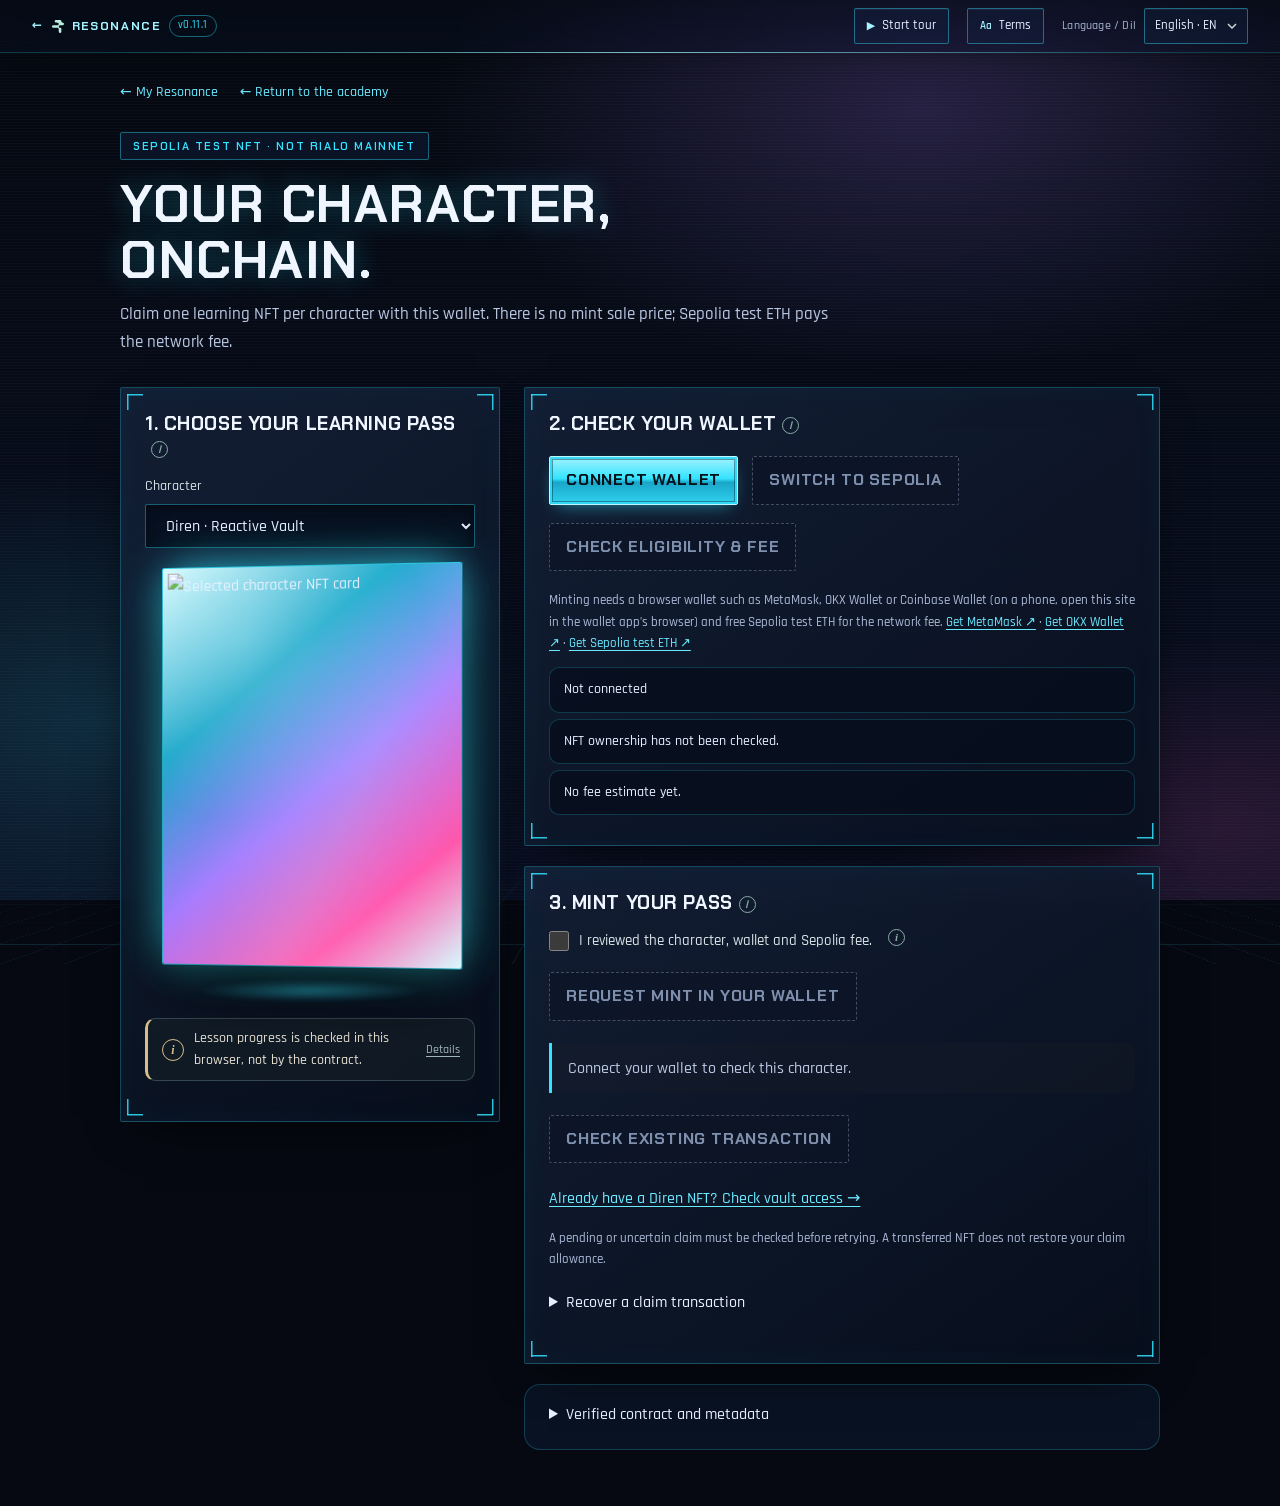
==== commit d1e9dba5: "Presentation clean-ups (0.11.1) - Diren's tool is called Reactive Vault everywhere: lesson data, the" ====
--- a/output/selection/mint/index.html
+++ b/output/selection/mint/index.html
@@ -40,4 +40,4 @@
 #contract{font:13px/1.5 ui-monospace,SFMono-Regular,Menlo,monospace;color:#c9d7dc}
 @media(max-width:860px){.mint-layout{grid-template-columns:1fr}.pass-card{position:static}.pass-card #preview{max-width:240px}}
 @media(max-width:420px){.step{padding:18px}button{width:100%;margin:6px 0}.row{display:block}}
-</style><link rel="stylesheet" id="anime-theme" href="../anime-theme.css"><script src="../site-bar.js"></script><script src="../anime-theme.js" defer></script><script src="../depth.js" defer></script><script src="../glossary.js"></script><script src="../tour.js"></script><script src="../i18n/i18n.js"></script><script src="../demo-unit.js"></script></head><body class="mint-page"><main><nav class="crumbs" aria-label="Breadcrumb"><a href="../my/index.html">← My Resonance</a><a href="../resonance-playable-v1.html">← Return to the academy</a></nav><header class="mint-hero"><div class="badge">SEPOLIA TEST NFT · NOT RIALO MAINNET</div><h1>Your character, onchain.</h1><p>Claim one learning NFT per character with this wallet. There is no mint sale price; Sepolia test ETH pays the network fee.</p></header><div class="mint-layout"><section class="step pass-card"><h2>1. Choose your learning pass</h2><label for="character">Character</label><select id="character"><option value="0">Diren · Conditional buying</option><option value="1">Ece · Reserve Studio</option><option value="2">Denis · Web3 Budget Studio</option><option value="3">Ade · Plan Lab</option></select><img id="preview" alt="Selected character NFT card"><p id="learning"></p><p id="lesson-start" hidden><a class="next-link" href="../resonance-playable-v1.html"></a></p><p id="artwork-note" class="muted" hidden>Wallets show this pass with its original Eric artwork and name. The Sepolia contract’s artwork is fixed; studio access is the same.</p><details class="fine-print"><summary>Lesson progress is checked in this browser, not by the contract.</summary><p>This app checks local lesson progress. The test contract itself does not verify education; direct claims are permissionless. A Diren NFT opens the conditional-buy simulation. An Ece NFT opens the Reserve Studio budget-protection rehearsal.</p></details></section><div class="mint-steps"><section class="step"><h2>2. Check your wallet</h2><div class="row"><button id="connect">Connect wallet</button><button id="switch" disabled>Switch to Sepolia</button><button id="refresh" disabled>Check eligibility & fee</button></div><p class="muted wallet-needs"><span>Minting needs a browser wallet such as MetaMask, OKX Wallet or Coinbase Wallet (on a phone, open this site in the wallet app’s browser) and free Sepolia test ETH for the network fee.</span> <a href="https://metamask.io/download/" target="_blank" rel="noopener">Get MetaMask ↗</a> · <a href="https://www.okx.com/web3" target="_blank" rel="noopener">Get OKX Wallet ↗</a> · <a href="https://cloud.google.com/application/web3/faucet/ethereum/sepolia" target="_blank" rel="noopener">Get Sepolia test ETH ↗</a></p><p id="account">Not connected</p><p id="holdings">NFT ownership has not been checked.</p><p id="fee">No fee estimate yet.</p></section><section class="step"><h2>3. Mint your pass</h2><label><input id="consent" type="checkbox"> I reviewed the character, wallet and Sepolia fee.</label><button id="claim" disabled>Request mint in your wallet</button><p id="status" role="status" aria-live="polite">Connect your wallet to check this character.</p><button id="receipt" disabled>Check existing transaction</button><a id="explorer" hidden target="_blank" rel="noopener noreferrer">View transaction</a><section id="vault-next" hidden aria-label="Next step"><h2>Your next step: try your rule.</h2><p>Your wallet holds a Diren pass. Continue to the vault and connect the same wallet; ownership is checked again there.</p><a class="next-link" href="../vault/index.html">Continue to Diren’s vault →</a><p class="muted">Start with Guided practice → A successful purchase. Purchases use fictional credits, not real funds.</p></section><p><a id="vault-access" href="../vault/index.html">Already have a Diren NFT? Check vault access →</a></p><p class="muted">A pending or uncertain claim must be checked before retrying. A transferred NFT does not restore your claim allowance.</p><details><summary>Recover a claim transaction</summary><label for="hash">Sepolia transaction hash</label><input id="hash" type="text" placeholder="0x…"><button id="recover" disabled>Check this hash</button></details></section><details class="step-extra"><summary>Verified contract and metadata</summary><p id="contract"></p><a id="metadata" target="_blank" rel="noopener noreferrer">Read this character’s IPFS metadata</a><p class="muted">Deployment bytecode and constructor data were independently checked. This does not mean explorer source verification or a security audit. Wallet/indexer image support and ongoing IPFS retention still need checking.</p></details></div></div></main><script src="../ethers-lazy.js"></script><script src="../nft-artwork.js"></script><script src="mint-config.js"></script><script src="../wallet.js"></script><script src="mint.js"></script></body></html>
+</style><link rel="stylesheet" id="anime-theme" href="../anime-theme.css"><script src="../site-bar.js"></script><script src="../anime-theme.js" defer></script><script src="../depth.js" defer></script><script src="../glossary.js"></script><script src="../tour.js"></script><script src="../i18n/i18n.js"></script><script src="../demo-unit.js"></script></head><body class="mint-page"><main><nav class="crumbs" aria-label="Breadcrumb"><a href="../my/index.html">← My Resonance</a><a href="../resonance-playable-v1.html">← Return to the academy</a></nav><header class="mint-hero"><div class="badge">SEPOLIA TEST NFT · NOT RIALO MAINNET</div><h1>Your character, onchain.</h1><p>Claim one learning NFT per character with this wallet. There is no mint sale price; Sepolia test ETH pays the network fee.</p></header><div class="mint-layout"><section class="step pass-card"><h2>1. Choose your learning pass</h2><label for="character">Character</label><select id="character"><option value="0">Diren · Reactive Vault</option><option value="1">Ece · Reserve Studio</option><option value="2">Denis · Web3 Budget Studio</option><option value="3">Ade · Plan Lab</option></select><img id="preview" alt="Selected character NFT card"><p id="learning"></p><p id="lesson-start" hidden><a class="next-link" href="../resonance-playable-v1.html"></a></p><p id="artwork-note" class="muted" hidden>Wallets show this pass with its original Eric artwork and name. The Sepolia contract’s artwork is fixed; studio access is the same.</p><details class="fine-print"><summary>Lesson progress is checked in this browser, not by the contract.</summary><p>This app checks local lesson progress. The test contract itself does not verify education; direct claims are permissionless. A Diren NFT opens the conditional-buy simulation. An Ece NFT opens the Reserve Studio budget-protection rehearsal.</p></details></section><div class="mint-steps"><section class="step"><h2>2. Check your wallet</h2><div class="row"><button id="connect">Connect wallet</button><button id="switch" disabled>Switch to Sepolia</button><button id="refresh" disabled>Check eligibility & fee</button></div><p class="muted wallet-needs"><span>Minting needs a browser wallet such as MetaMask, OKX Wallet or Coinbase Wallet (on a phone, open this site in the wallet app’s browser) and free Sepolia test ETH for the network fee.</span> <a href="https://metamask.io/download/" target="_blank" rel="noopener">Get MetaMask ↗</a> · <a href="https://www.okx.com/web3" target="_blank" rel="noopener">Get OKX Wallet ↗</a> · <a href="https://cloud.google.com/application/web3/faucet/ethereum/sepolia" target="_blank" rel="noopener">Get Sepolia test ETH ↗</a></p><p id="account">Not connected</p><p id="holdings">NFT ownership has not been checked.</p><p id="fee">No fee estimate yet.</p></section><section class="step"><h2>3. Mint your pass</h2><label><input id="consent" type="checkbox"> I reviewed the character, wallet and Sepolia fee.</label><button id="claim" disabled>Request mint in your wallet</button><p id="status" role="status" aria-live="polite">Connect your wallet to check this character.</p><button id="receipt" disabled>Check existing transaction</button><a id="explorer" hidden target="_blank" rel="noopener noreferrer">View transaction</a><section id="vault-next" hidden aria-label="Next step"><h2>Your next step: try your rule.</h2><p>Your wallet holds a Diren pass. Continue to the vault and connect the same wallet; ownership is checked again there.</p><a class="next-link" href="../vault/index.html">Continue to Diren’s vault →</a><p class="muted">Start with Guided practice → A successful purchase. Purchases use fictional credits, not real funds.</p></section><p><a id="vault-access" href="../vault/index.html">Already have a Diren NFT? Check vault access →</a></p><p class="muted">A pending or uncertain claim must be checked before retrying. A transferred NFT does not restore your claim allowance.</p><details><summary>Recover a claim transaction</summary><label for="hash">Sepolia transaction hash</label><input id="hash" type="text" placeholder="0x…"><button id="recover" disabled>Check this hash</button></details></section><details class="step-extra"><summary>Verified contract and metadata</summary><p id="contract"></p><a id="metadata" target="_blank" rel="noopener noreferrer">Read this character’s IPFS metadata</a><p class="muted">Deployment bytecode and constructor data were independently checked. This does not mean explorer source verification or a security audit. Wallet/indexer image support and ongoing IPFS retention still need checking.</p></details></div></div></main><script src="../ethers-lazy.js"></script><script src="../nft-artwork.js"></script><script src="mint-config.js"></script><script src="../wallet.js"></script><script src="mint.js"></script></body></html>
